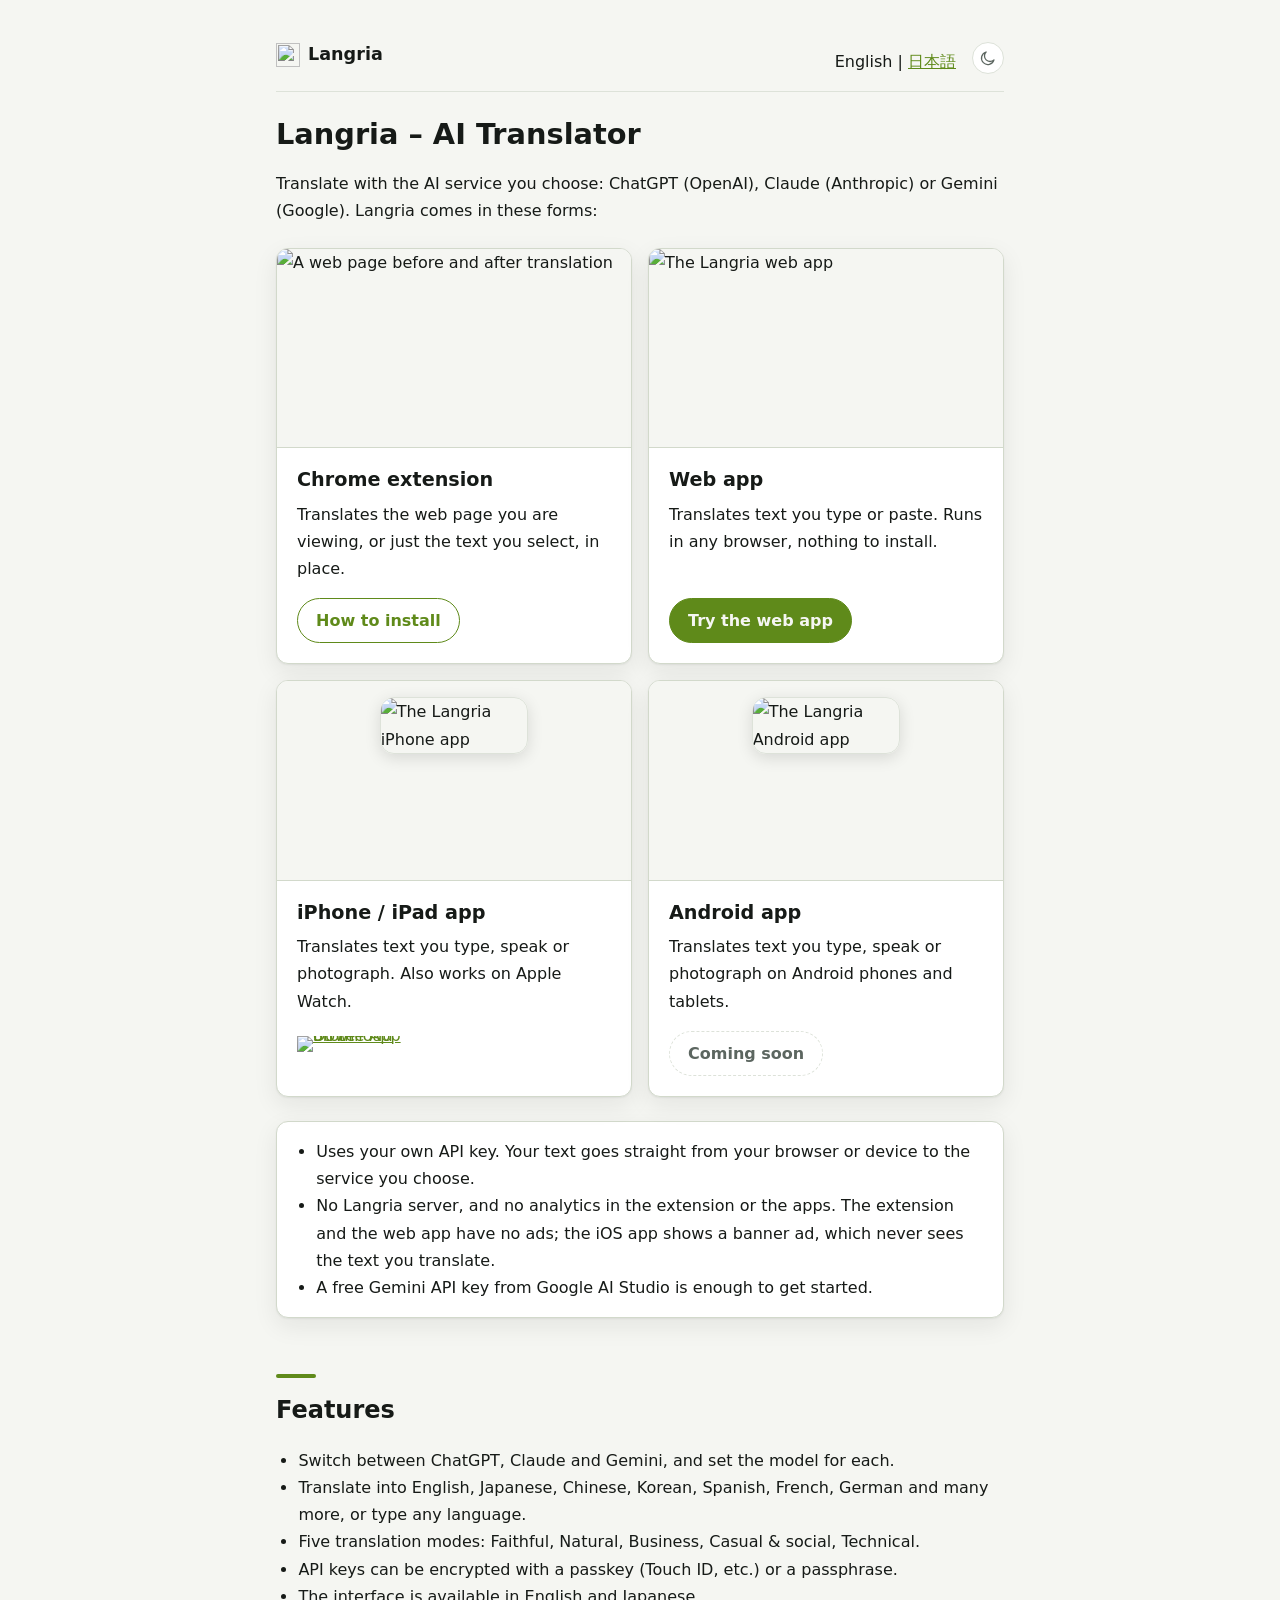
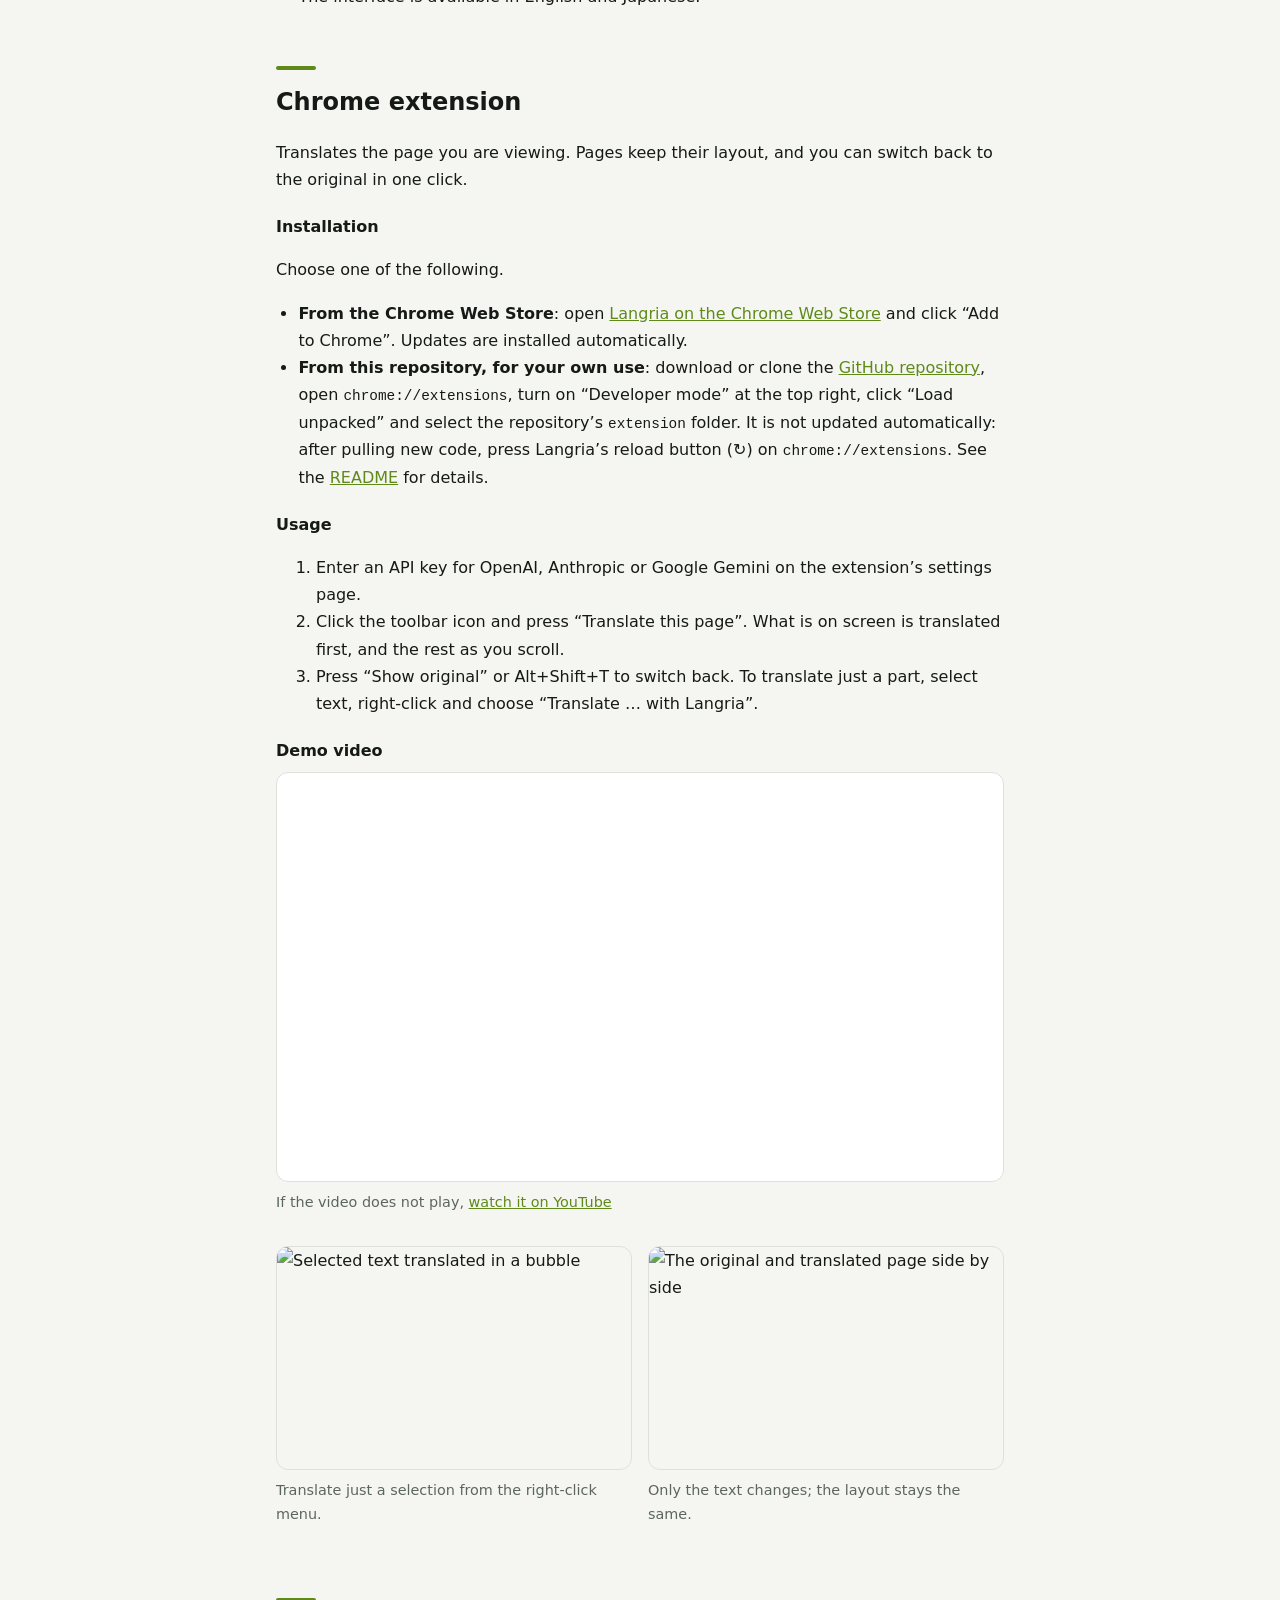
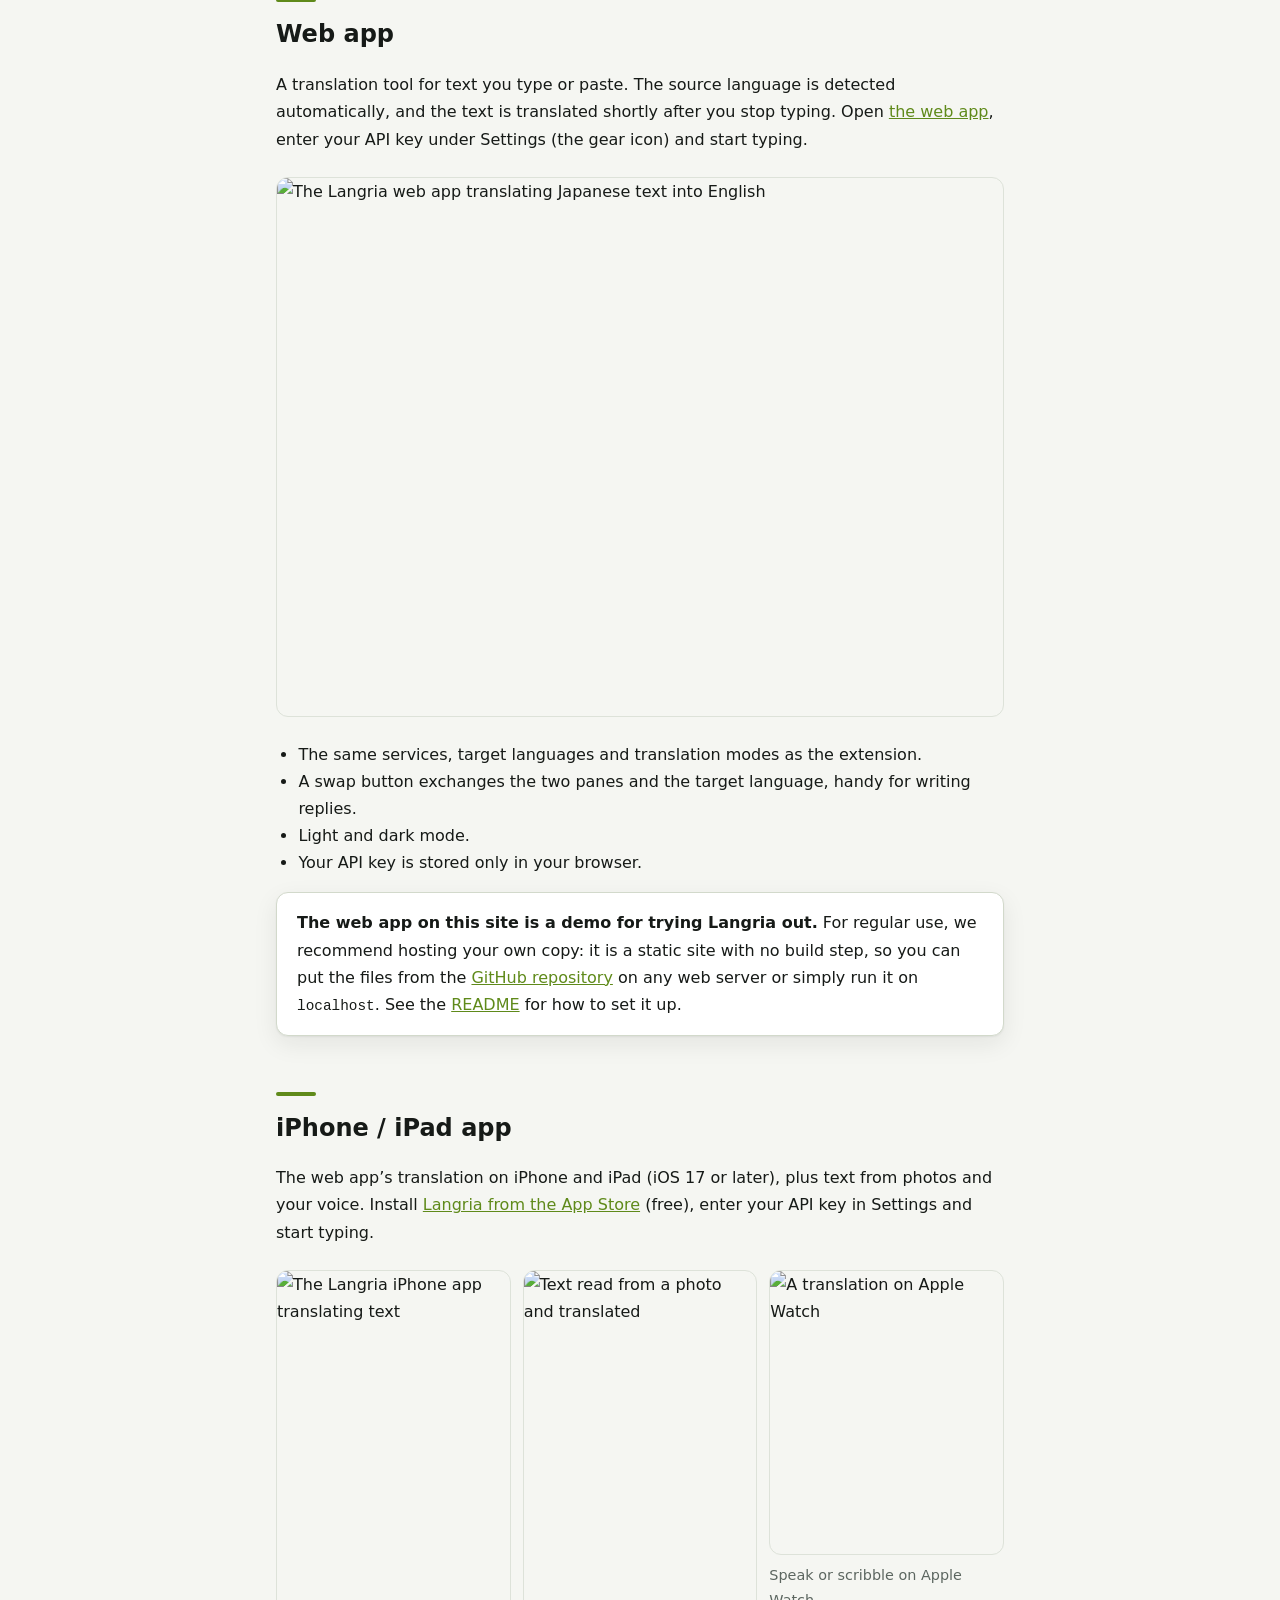
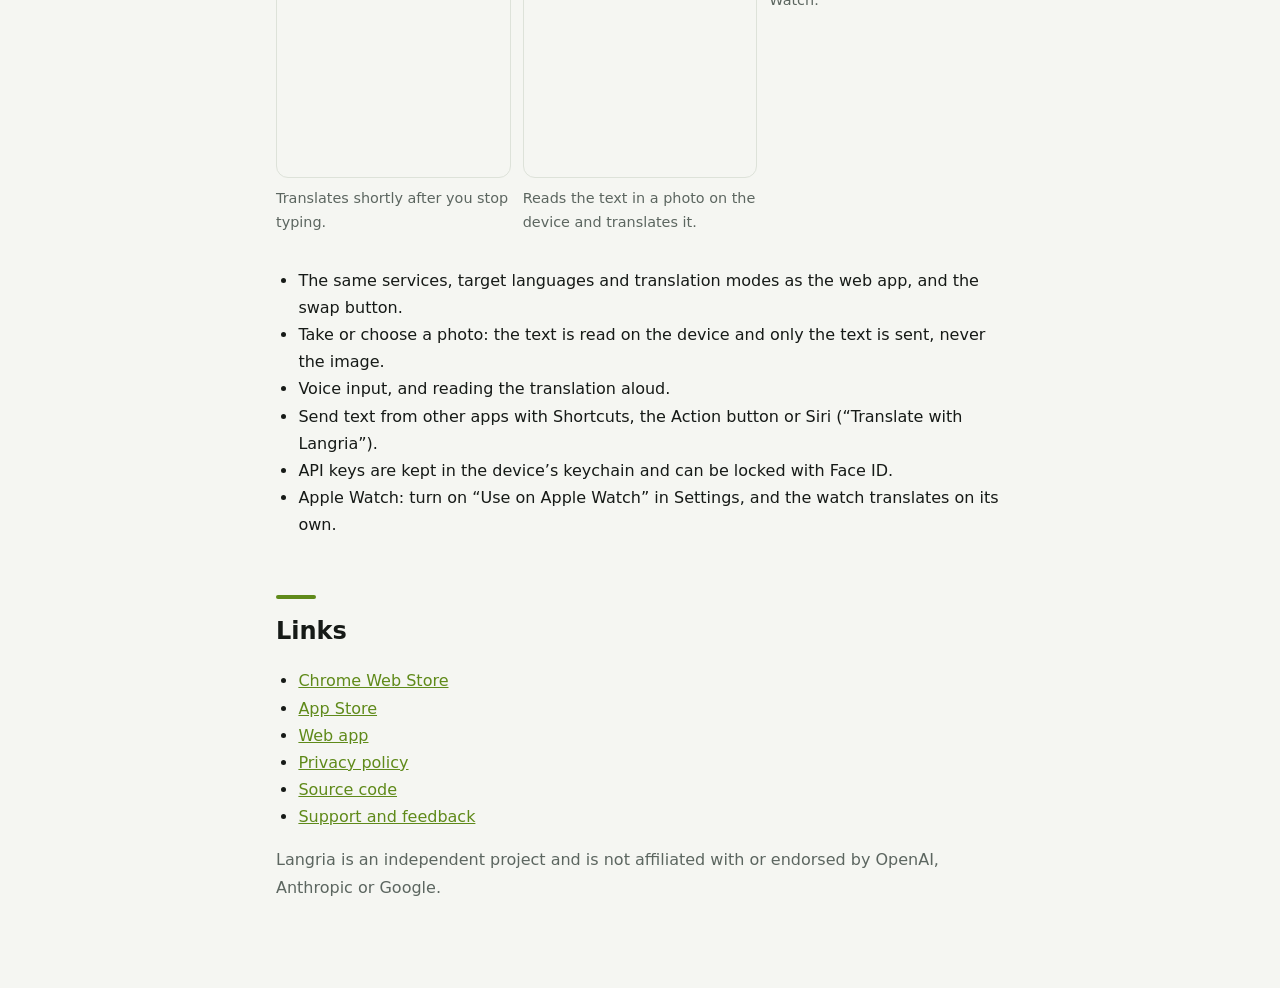
==== docs/index.html @ 5518afed "紹介ページ: canonical・hreflang・sitemap.xml・robots.txt を加え、検索に登録されやすくする Search Console で「ページにリダイレクトがあります」と" ====
<!doctype html>
<html lang="en">
  <head>
    <meta charset="UTF-8" />
    <meta name="viewport" content="width=device-width, initial-scale=1.0" />
    <title>Langria – AI Translator</title>
    <meta name="description" content="Translate web pages or selected text into any language with ChatGPT, Claude or Gemini, using your own API key. Available as a Chrome extension, a web app and an iPhone / iPad app." />
    <meta name="google-site-verification" content="jzSWXyYKKLvUwDRIymO8sKCNanj96cgn7cov-4KLkT0" />
    <link rel="canonical" href="https://langria.net/" />
    <link rel="alternate" hreflang="en" href="https://langria.net/" />
    <link rel="alternate" hreflang="ja" href="https://langria.net/ja.html" />
    <link rel="alternate" hreflang="x-default" href="https://langria.net/" />
    <script src="lang.js"></script>
    <script src="theme.js"></script>
    <script async src="https://www.googletagmanager.com/gtm.js?id=GTM-W8S5STNC"></script>
    <script>
      window.dataLayer = window.dataLayer || [];
      function gtag(){dataLayer.push(arguments);}
      gtag('js', new Date());
    </script>
    <link rel="icon" type="image/svg+xml" href="favicon.svg" />
    <link rel="icon" type="image/png" sizes="32x32" href="favicon-32.png" />
    <link rel="apple-touch-icon" href="apple-touch-icon.png" />
    <link rel="stylesheet" href="privacy/privacy.css" />
  </head>
  <body>
    <main>
      <header>
        <span class="brand"><img class="brand-mark" src="favicon.svg" alt="" />Langria</span>
        <nav>English | <a href="ja.html" lang="ja">日本語</a></nav>
        <button class="theme-toggle" id="themeToggle" type="button" aria-label="Dark mode" title="Dark mode" aria-pressed="false" hidden><svg class="icon-sun" viewBox="0 0 24 24" aria-hidden="true"><circle cx="12" cy="12" r="4.2"/><path d="M12 3v2.2M12 18.8V21M4.2 12H2M22 12h-2.2M5.6 5.6l1.5 1.5M16.9 16.9l1.5 1.5M18.4 5.6l-1.5 1.5M7.1 16.9l-1.5 1.5"/></svg><svg class="icon-moon" viewBox="0 0 24 24" aria-hidden="true"><path d="M20 14.5A8.5 8.5 0 1 1 9.5 4a7 7 0 0 0 10.5 10.5Z"/></svg></button>
      </header>

      <h1>Langria – AI Translator</h1>
      <p>Translate with the AI service you choose: ChatGPT (OpenAI), Claude (Anthropic) or Gemini (Google). Langria comes in these forms:</p>

      <div class="editions">
        <section class="edition">
          <div class="edition-shot"><img class="on-light" src="images/en-extension-layout-light.png" loading="lazy" alt="A web page before and after translation" /><img class="on-dark" src="images/en-3-layout.png" loading="lazy" alt="A web page before and after translation" /></div>
          <h2>Chrome extension</h2>
          <p>Translates the web page you are viewing, or just the text you select, in place.</p>
          <a class="button secondary" href="#extension">How to install</a>
        </section>
        <section class="edition">
          <div class="edition-shot"><img class="on-light" src="images/en-web-app-light.png" loading="lazy" alt="The Langria web app" /><img class="on-dark" src="images/en-web-app-dark.png" loading="lazy" alt="The Langria web app" /></div>
          <h2>Web app</h2>
          <p>Translates text you type or paste. Runs in any browser, nothing to install.</p>
          <a class="button" href="app/">Try the web app</a>
        </section>
        <section class="edition">
          <div class="edition-shot phone"><img class="on-light" src="images/en-ios-translate.png" loading="lazy" alt="The Langria iPhone app" /><img class="on-dark" src="images/en-ios-translate-dark.png" loading="lazy" alt="The Langria iPhone app" /></div>
          <h2>iPhone / iPad app</h2>
          <p>Translates text you type, speak or photograph. Also works on Apple Watch.</p>
          <a class="store-badge" href="https://apps.apple.com/app/id6828902876"><img class="on-light" src="images/app-store-en-black.svg" width="120" height="40" alt="Download on the App Store" /><img class="on-dark" src="images/app-store-en-white.svg" width="120" height="40" alt="Download on the App Store" /></a>
        </section>
        <section class="edition">
          <div class="edition-shot phone"><img class="on-light" src="images/en-android-translate.png" loading="lazy" alt="The Langria Android app" /><img class="on-dark" src="images/en-android-translate-dark.png" loading="lazy" alt="The Langria Android app" /></div>
          <h2>Android app</h2>
          <p>Translates text you type, speak or photograph on Android phones and tablets.</p>
          <span class="soon">Coming soon</span>
        </section>
      </div>

      <div class="summary">
        <ul>
          <li>Uses your own API key. Your text goes straight from your browser or device to the service you choose.</li>
          <li>No Langria server, and no analytics in the extension or the apps. The extension and the web app have no ads; the iOS app shows a banner ad, which never sees the text you translate.</li>
          <li>A free Gemini API key from Google AI Studio is enough to get started.</li>
        </ul>
      </div>

      <h2 class="section" id="features">Features</h2>
      <ul>
        <li>Switch between ChatGPT, Claude and Gemini, and set the model for each.</li>
        <li>Translate into English, Japanese, Chinese, Korean, Spanish, French, German and many more, or type any language.</li>
        <li>Five translation modes: Faithful, Natural, Business, Casual &amp; social, Technical.</li>
        <li>API keys can be encrypted with a passkey (Touch ID, etc.) or a passphrase.</li>
        <li>The interface is available in English and Japanese.</li>
      </ul>

      <h2 class="section" id="extension">Chrome extension</h2>
      <p>Translates the page you are viewing. Pages keep their layout, and you can switch back to the original in one click.</p>

      <h3 id="install">Installation</h3>
      <p>Choose one of the following.</p>
      <ul>
        <li><strong>From the Chrome Web Store</strong>: open <a href="https://chromewebstore.google.com/detail/nkoehfnflmidmigojnlfldmmgjnnkmoa">Langria on the Chrome Web Store</a> and click “Add to Chrome”. Updates are installed automatically.</li>
        <li><strong>From this repository, for your own use</strong>: download or clone the <a href="https://github.com/shigeya-t/Langria">GitHub repository</a>, open <code>chrome://extensions</code>, turn on “Developer mode” at the top right, click “Load unpacked” and select the repository’s <code>extension</code> folder. It is not updated automatically: after pulling new code, press Langria’s reload button (↻) on <code>chrome://extensions</code>. See the <a href="https://github.com/shigeya-t/Langria#loading-from-the-repository-development">README</a> for details.</li>
      </ul>

      <h3>Usage</h3>
      <ol>
        <li>Enter an API key for OpenAI, Anthropic or Google Gemini on the extension’s settings page.</li>
        <li>Click the toolbar icon and press “Translate this page”. What is on screen is translated first, and the rest as you scroll.</li>
        <li>Press “Show original” or Alt+Shift+T to switch back. To translate just a part, select text, right-click and choose “Translate … with Langria”.</li>
      </ol>

      <h3>Demo video</h3>
      <figure class="video">
        <div class="video-frame"><iframe src="https://www.youtube.com/embed/pljnY8G_Ywo" title="Langria Chrome extension demo" loading="lazy" allow="accelerometer; autoplay; clipboard-write; encrypted-media; gyroscope; picture-in-picture; web-share" referrerpolicy="strict-origin-when-cross-origin" allowfullscreen></iframe></div>
        <figcaption>If the video does not play, <a href="https://www.youtube.com/watch?v=pljnY8G_Ywo">watch it on YouTube</a></figcaption>
      </figure>

      <div class="shots">
        <figure class="shot">
          <img class="on-light" src="images/en-extension-selection-light.png" width="1280" height="800" loading="lazy" alt="Selected text translated in a bubble" /><img class="on-dark" src="images/en-2-selection.png" width="1280" height="800" loading="lazy" alt="Selected text translated in a bubble" />
          <figcaption>Translate just a selection from the right-click menu.</figcaption>
        </figure>
        <figure class="shot">
          <img class="on-light" src="images/en-extension-layout-light.png" width="1280" height="800" loading="lazy" alt="The original and translated page side by side" /><img class="on-dark" src="images/en-3-layout.png" width="1280" height="800" loading="lazy" alt="The original and translated page side by side" />
          <figcaption>Only the text changes; the layout stays the same.</figcaption>
        </figure>
      </div>

      <h2 class="section" id="web-app">Web app</h2>
      <p>A translation tool for text you type or paste. The source language is detected automatically, and the text is translated shortly after you stop typing. Open <a href="app/">the web app</a>, enter your API key under Settings (the gear icon) and start typing.</p>

      <figure class="shot">
        <img class="on-light" src="images/en-web-app-light.png" width="1280" height="948" loading="lazy" alt="The Langria web app translating Japanese text into English" /><img class="on-dark" src="images/en-web-app-dark.png" width="1280" height="948" loading="lazy" alt="The Langria web app translating Japanese text into English" />
      </figure>

      <ul>
        <li>The same services, target languages and translation modes as the extension.</li>
        <li>A swap button exchanges the two panes and the target language, handy for writing replies.</li>
        <li>Light and dark mode.</li>
        <li>Your API key is stored only in your browser.</li>
      </ul>

      <div class="summary">
        <p><strong>The web app on this site is a demo for trying Langria out.</strong> For regular use, we recommend hosting your own copy: it is a static site with no build step, so you can put the files from the <a href="https://github.com/shigeya-t/Langria">GitHub repository</a> on any web server or simply run it on <code>localhost</code>. See the <a href="https://github.com/shigeya-t/Langria#about-the-server">README</a> for how to set it up.</p>
      </div>

      <h2 class="section" id="ios">iPhone / iPad app</h2>
      <p>The web app’s translation on iPhone and iPad (iOS 17 or later), plus text from photos and your voice. Install <a href="https://apps.apple.com/app/id6828902876">Langria from the App Store</a> (free), enter your API key in Settings and start typing.</p>

      <div class="shots phones">
        <figure class="shot">
          <img class="on-light" src="images/en-ios-translate.png" width="1206" height="2622" loading="lazy" alt="The Langria iPhone app translating text" /><img class="on-dark" src="images/en-ios-translate-dark.png" width="1206" height="2622" loading="lazy" alt="The Langria iPhone app translating text" />
          <figcaption>Translates shortly after you stop typing.</figcaption>
        </figure>
        <figure class="shot">
          <img src="images/en-ios-photo.png" width="1206" height="2622" loading="lazy" alt="Text read from a photo and translated" />
          <figcaption>Reads the text in a photo on the device and translates it.</figcaption>
        </figure>
        <figure class="shot">
          <img src="images/en-ios-watch.png" width="422" height="514" loading="lazy" alt="A translation on Apple Watch" />
          <figcaption>Speak or scribble on Apple Watch.</figcaption>
        </figure>
      </div>

      <ul>
        <li>The same services, target languages and translation modes as the web app, and the swap button.</li>
        <li>Take or choose a photo: the text is read on the device and only the text is sent, never the image.</li>
        <li>Voice input, and reading the translation aloud.</li>
        <li>Send text from other apps with Shortcuts, the Action button or Siri (“Translate with Langria”).</li>
        <li>API keys are kept in the device’s keychain and can be locked with Face ID.</li>
        <li>Apple Watch: turn on “Use on Apple Watch” in Settings, and the watch translates on its own.</li>
      </ul>

      <h2 class="section">Links</h2>
      <ul>
        <li><a href="https://chromewebstore.google.com/detail/nkoehfnflmidmigojnlfldmmgjnnkmoa">Chrome Web Store</a></li>
        <li><a href="https://apps.apple.com/app/id6828902876">App Store</a></li>
        <li><a href="app/">Web app</a></li>
        <li><a href="privacy/">Privacy policy</a></li>
        <li><a href="https://github.com/shigeya-t/Langria">Source code</a></li>
        <li><a href="https://github.com/shigeya-t/Langria/issues">Support and feedback</a></li>
      </ul>

      <p class="updated">Langria is an independent project and is not affiliated with or endorsed by OpenAI, Anthropic or Google.</p>
    </main>
  </body>
</html>
---- docs/privacy/privacy.css ----
:root { color-scheme:light; --bg:#f5f6f2; --surface:#ffffff; --line:#dde2d9; --text:#161a17; --muted:#5c6660; --accent:#5f8a1a; --card:#ffffff; --card-line:#d2d9cb; --card-shadow:0 1px 2px rgba(22,26,23,.06), 0 8px 24px rgba(22,26,23,.08); }
@media (prefers-color-scheme: dark) { :root:not([data-theme="light"]) { color-scheme:dark; --bg:#0b0e0f; --surface:#171c1d; --line:#2a3233; --text:#edf0ea; --muted:#8f9894; --accent:#c8f859; --card:#20292a; --card-line:#3d4b4c; --card-shadow:inset 0 1px 0 rgba(255,255,255,.05), 0 1px 2px rgba(0,0,0,.5), 0 10px 28px rgba(0,0,0,.5); } }
:root[data-theme="dark"] { color-scheme:dark; --bg:#0b0e0f; --surface:#171c1d; --line:#2a3233; --text:#edf0ea; --muted:#8f9894; --accent:#c8f859; --card:#20292a; --card-line:#3d4b4c; --card-shadow:inset 0 1px 0 rgba(255,255,255,.05), 0 1px 2px rgba(0,0,0,.5), 0 10px 28px rgba(0,0,0,.5); }
* { box-sizing:border-box; }
body { margin:0; background:var(--bg); color:var(--text); font-family:system-ui,-apple-system,"Segoe UI","Hiragino Sans","Noto Sans JP",sans-serif; line-height:1.7; }
main { max-width:760px; margin:0 auto; padding:40px 16px 64px; }
header { display:flex; justify-content:space-between; align-items:baseline; gap:16px; flex-wrap:wrap; border-bottom:1px solid var(--line); padding-bottom:16px; margin-bottom:24px; }
.brand { display:inline-flex; align-items:center; gap:8px; font-weight:800; font-size:1.1rem; }
nav a, a { color:var(--accent); }
header nav { margin-left:auto; }
.theme-toggle { align-self:center; display:grid; place-items:center; padding:6px; border:1px solid var(--line); border-radius:999px; background:var(--surface); color:var(--muted); cursor:pointer; }
.theme-toggle:hover { color:var(--text); }
.theme-toggle[hidden] { display:none; }
.theme-toggle svg { width:18px; height:18px; fill:none; stroke:currentColor; stroke-width:1.7; stroke-linecap:round; stroke-linejoin:round; }
.theme-toggle .icon-sun, :root[data-theme="dark"] .theme-toggle .icon-moon { display:none; }
:root[data-theme="dark"] .theme-toggle .icon-sun { display:block; }
@media (prefers-color-scheme: dark) { :root:not([data-theme="light"]) .theme-toggle .icon-moon { display:none; } :root:not([data-theme="light"]) .theme-toggle .icon-sun { display:block; } }
h1 { font-size:1.8rem; line-height:1.3; margin:0 0 4px; }
h2 { font-size:1.2rem; margin:32px 0 8px; }
h3 { font-size:1rem; margin:20px 0 6px; }
.updated { color:var(--muted); margin:0 0 24px; }
.summary { background:var(--card); border:1px solid var(--card-line); box-shadow:var(--card-shadow); border-radius:12px; padding:16px 20px; }
.summary ul { margin:0; padding-left:1.2em; } .summary p { margin:0; }
ul { padding-left:1.4em; }
code { font-family:ui-monospace,SFMono-Regular,Menlo,monospace; font-size:.9em; overflow-wrap:anywhere; }
.brand-mark { width:24px; height:24px; }
.shot { margin:24px 0; }
.shot img { display:block; width:100%; height:auto; border:1px solid var(--line); border-radius:12px; }
.shot figcaption { color:var(--muted); font-size:.9rem; margin-top:8px; }
.shots { display:grid; grid-template-columns:repeat(auto-fit, minmax(280px, 1fr)); gap:0 16px; }
.shots .shot { margin:8px 0 16px; }
.shots.phones { grid-template-columns:repeat(3, 1fr); align-items:start; gap:0 12px; }
.editions { display:grid; grid-template-columns:repeat(auto-fit, minmax(300px, 1fr)); gap:16px; margin:24px 0; }
.edition { display:flex; flex-direction:column; align-items:flex-start; background:var(--card); border:1px solid var(--card-line); box-shadow:var(--card-shadow); border-radius:12px; padding:16px 20px 20px; }
.edition h2 { margin:0 0 4px; }
.edition-shot { align-self:stretch; aspect-ratio:16 / 9; margin:-16px -20px 16px; overflow:hidden; border-bottom:1px solid var(--card-line); border-radius:11px 11px 0 0; background:var(--bg); }
.edition-shot img { display:block; width:100%; height:100%; object-fit:cover; object-position:top; }
.edition-shot.phone img { width:42%; height:auto; margin:16px auto 0; border:1px solid var(--line); border-radius:14px; box-shadow:0 4px 16px rgba(0,0,0,.12); }
.edition p { margin:0 0 16px; flex:1; }
.button { display:inline-block; padding:8px 18px; border-radius:999px; background:var(--accent); color:var(--bg); border:1px solid var(--accent); font-weight:700; text-decoration:none; }
.button.secondary { background:transparent; color:var(--accent); }
.button:hover { opacity:.85; }
.store-badge { display:inline-block; line-height:0; }
.soon { display:inline-block; padding:8px 18px; border-radius:999px; border:1px dashed var(--line); color:var(--muted); font-weight:700; }
.store-badge img { display:block; width:auto; height:40px; }
/* Images with a light and a dark version: .on-light shows in light mode, .on-dark in dark mode. */
:root .on-dark, :root[data-theme="dark"] .on-light { display:none; }
:root[data-theme="dark"] .on-dark { display:block; }
@media (prefers-color-scheme: dark) { :root:not([data-theme="light"]) .on-light { display:none; } :root:not([data-theme="light"]) .on-dark { display:block; } }
.video { margin:8px 0 24px; }
.video-frame { aspect-ratio:16 / 9; border:1px solid var(--line); border-radius:12px; overflow:hidden; background:var(--surface); }
.video-frame iframe { display:block; width:100%; height:100%; border:0; }
.video figcaption { color:var(--muted); font-size:.9rem; margin-top:8px; }
.section { font-size:1.5rem; margin-top:56px; }
.section::before { content:""; display:block; width:40px; height:4px; border-radius:2px; background:var(--accent); margin-bottom:12px; }
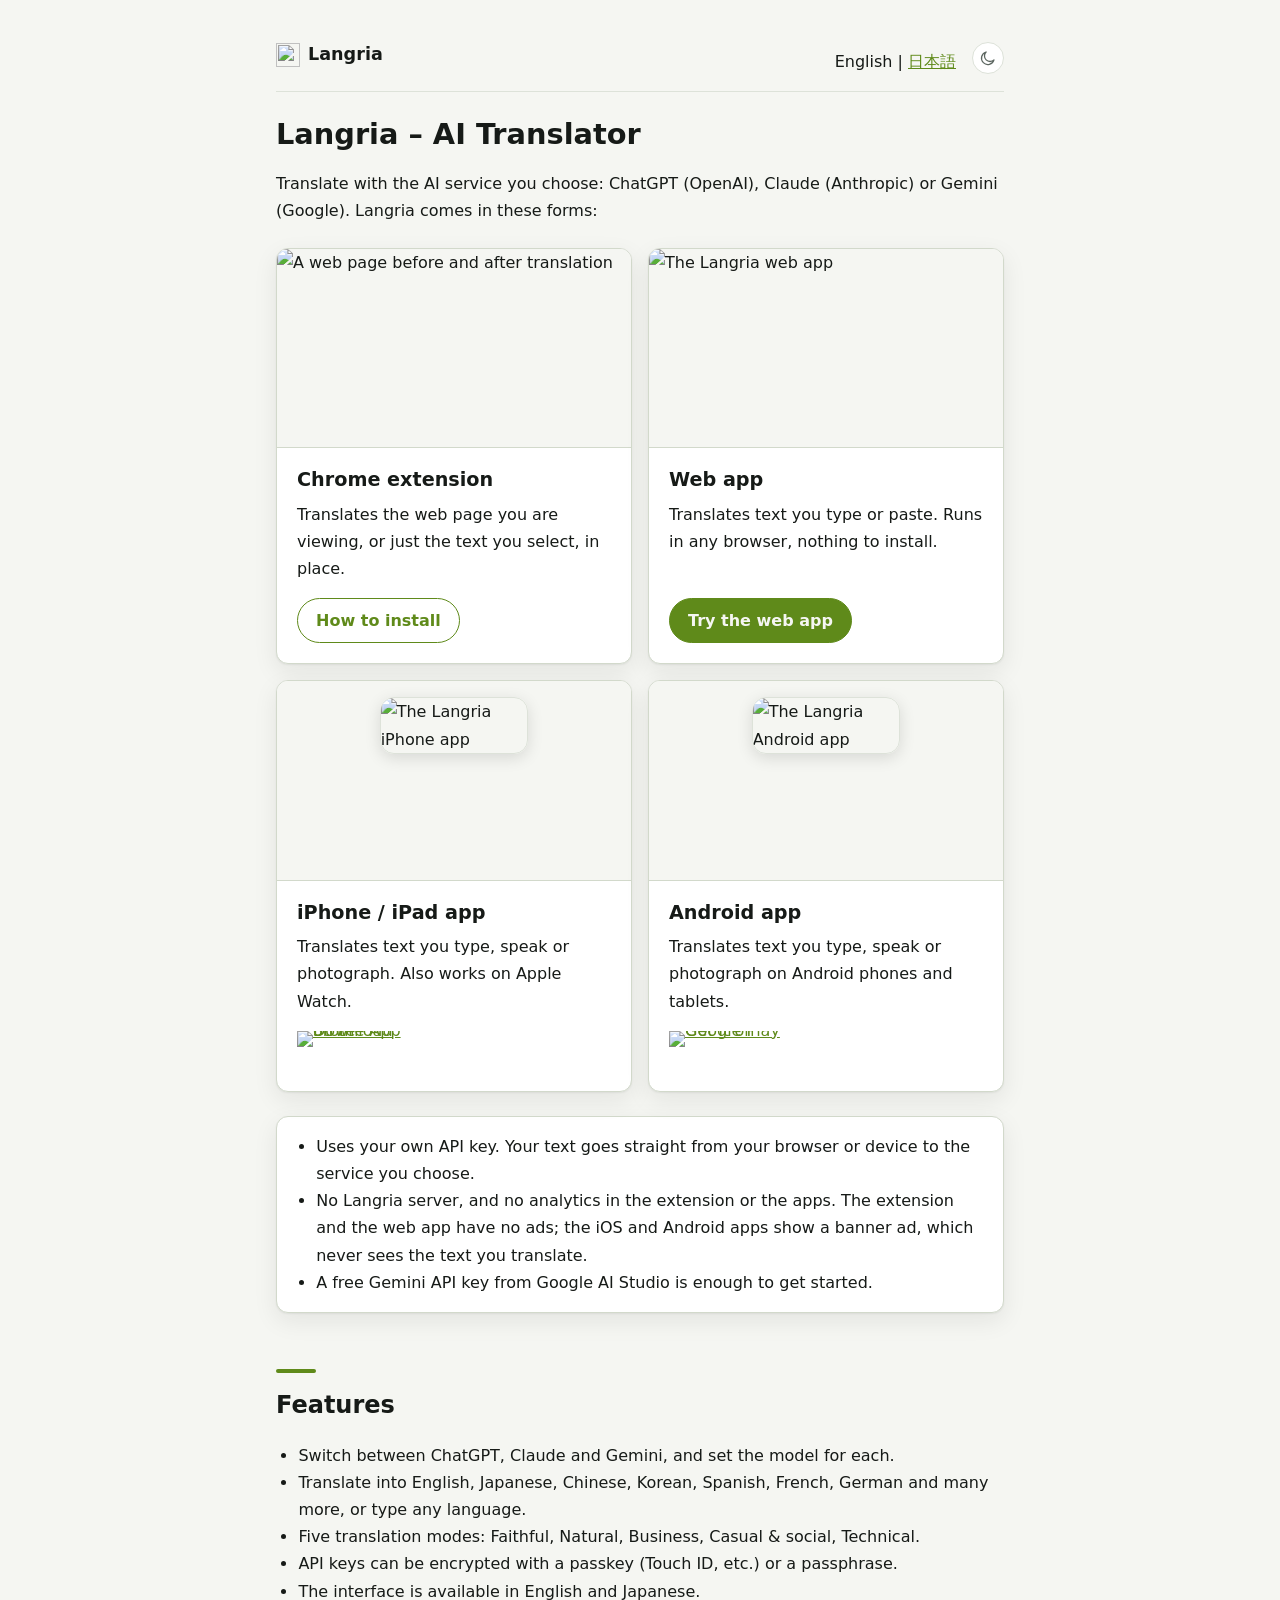
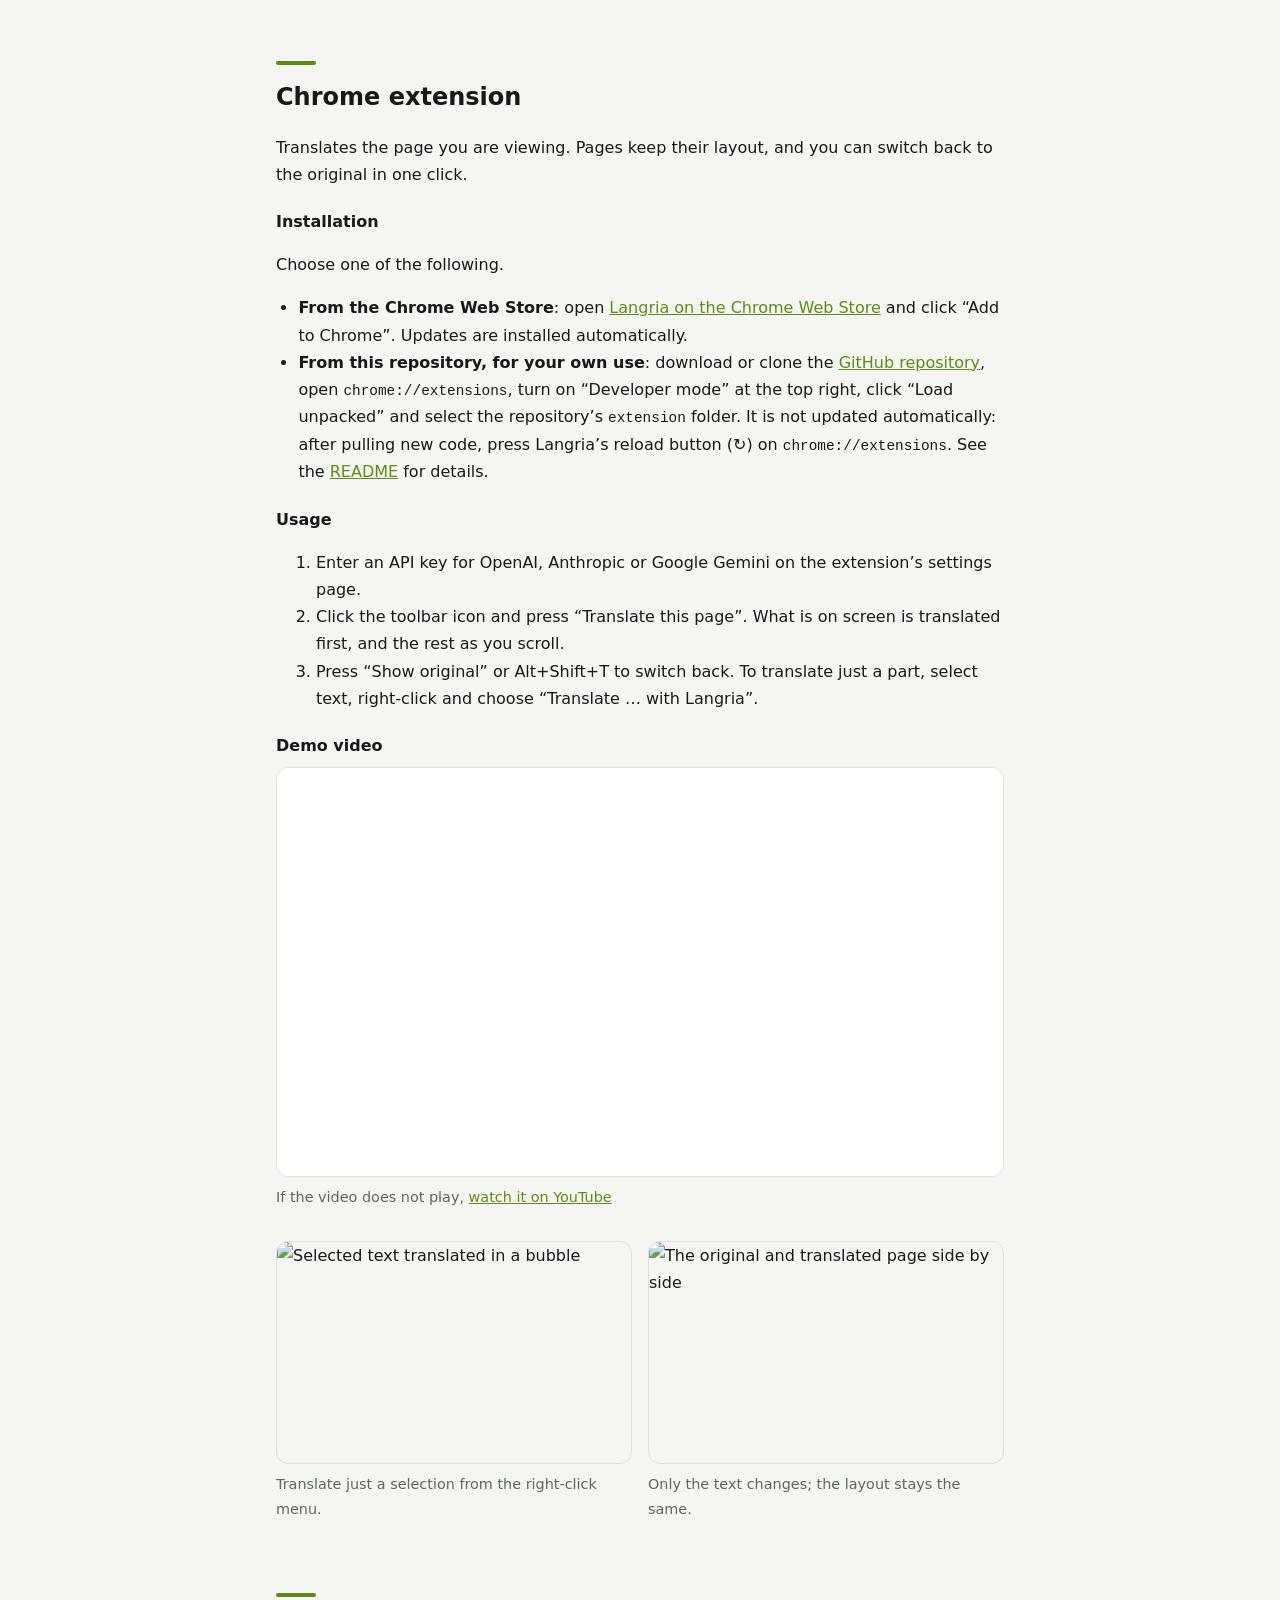
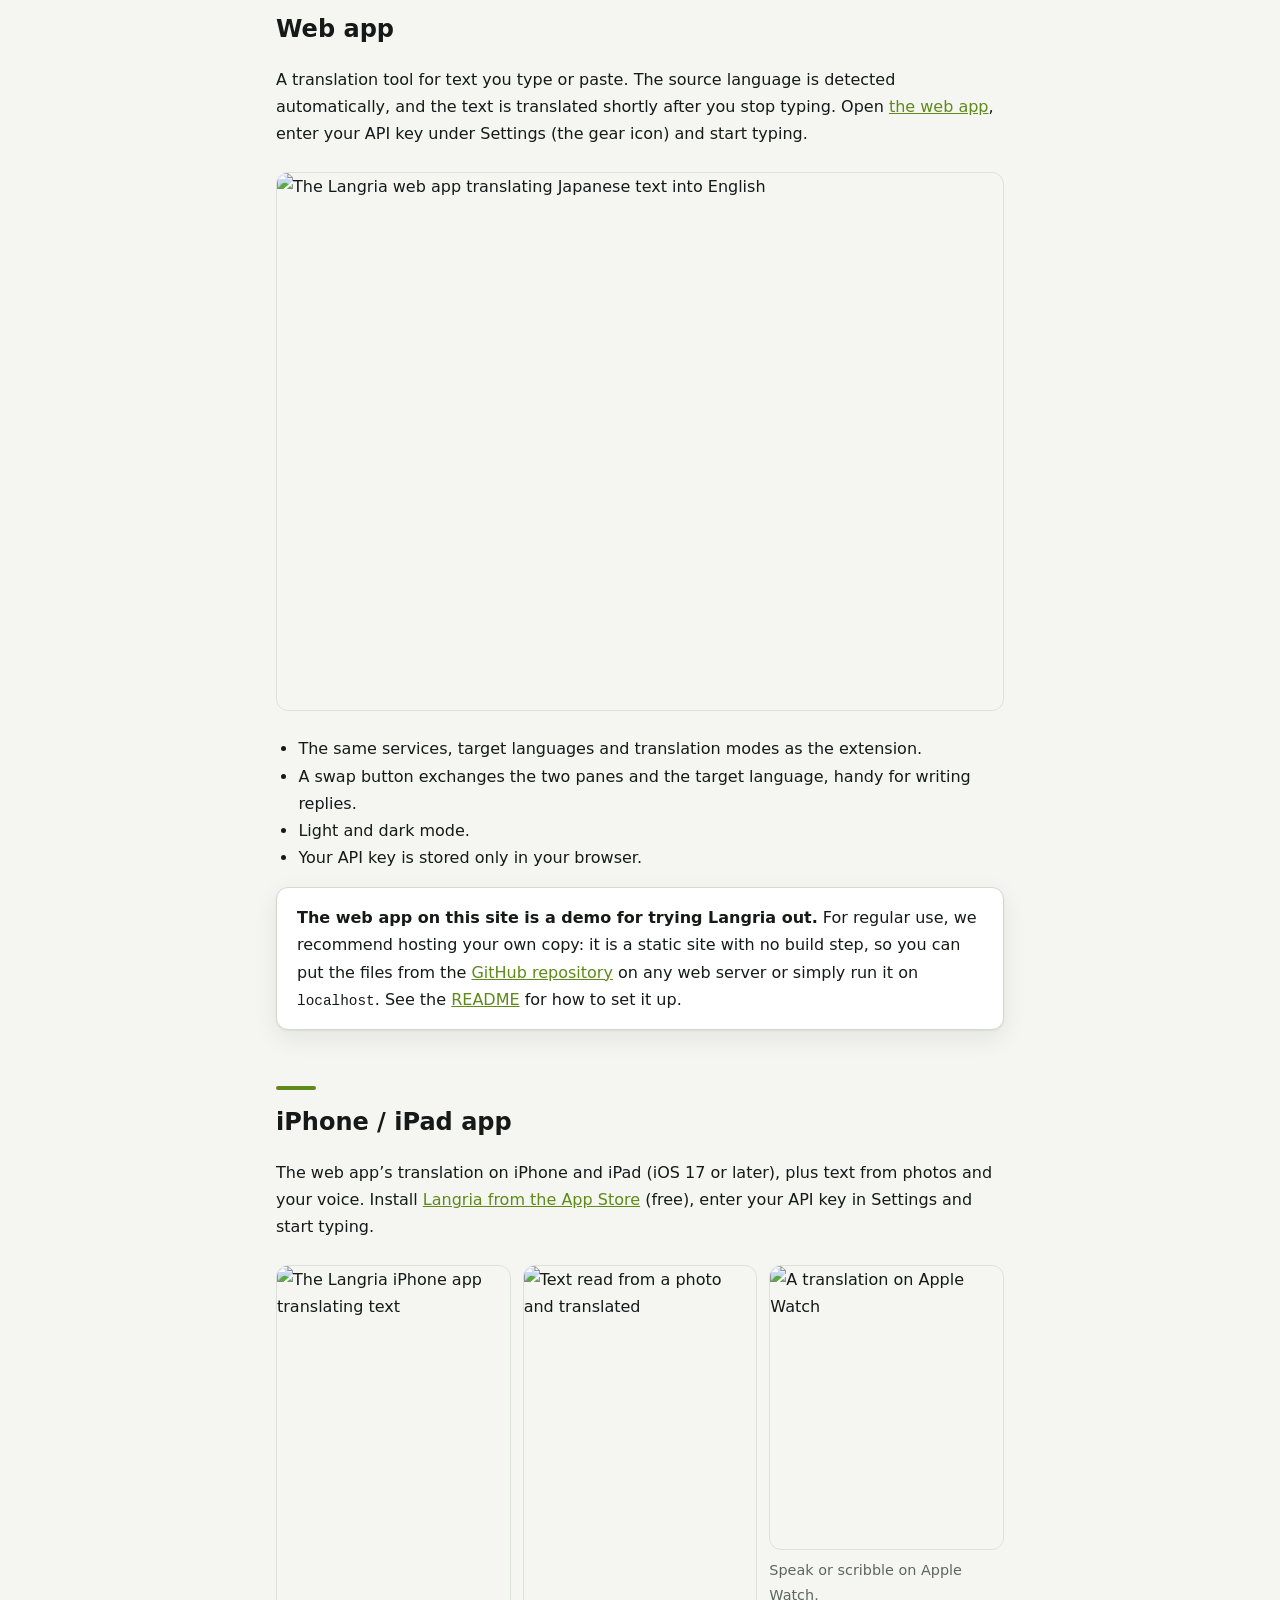
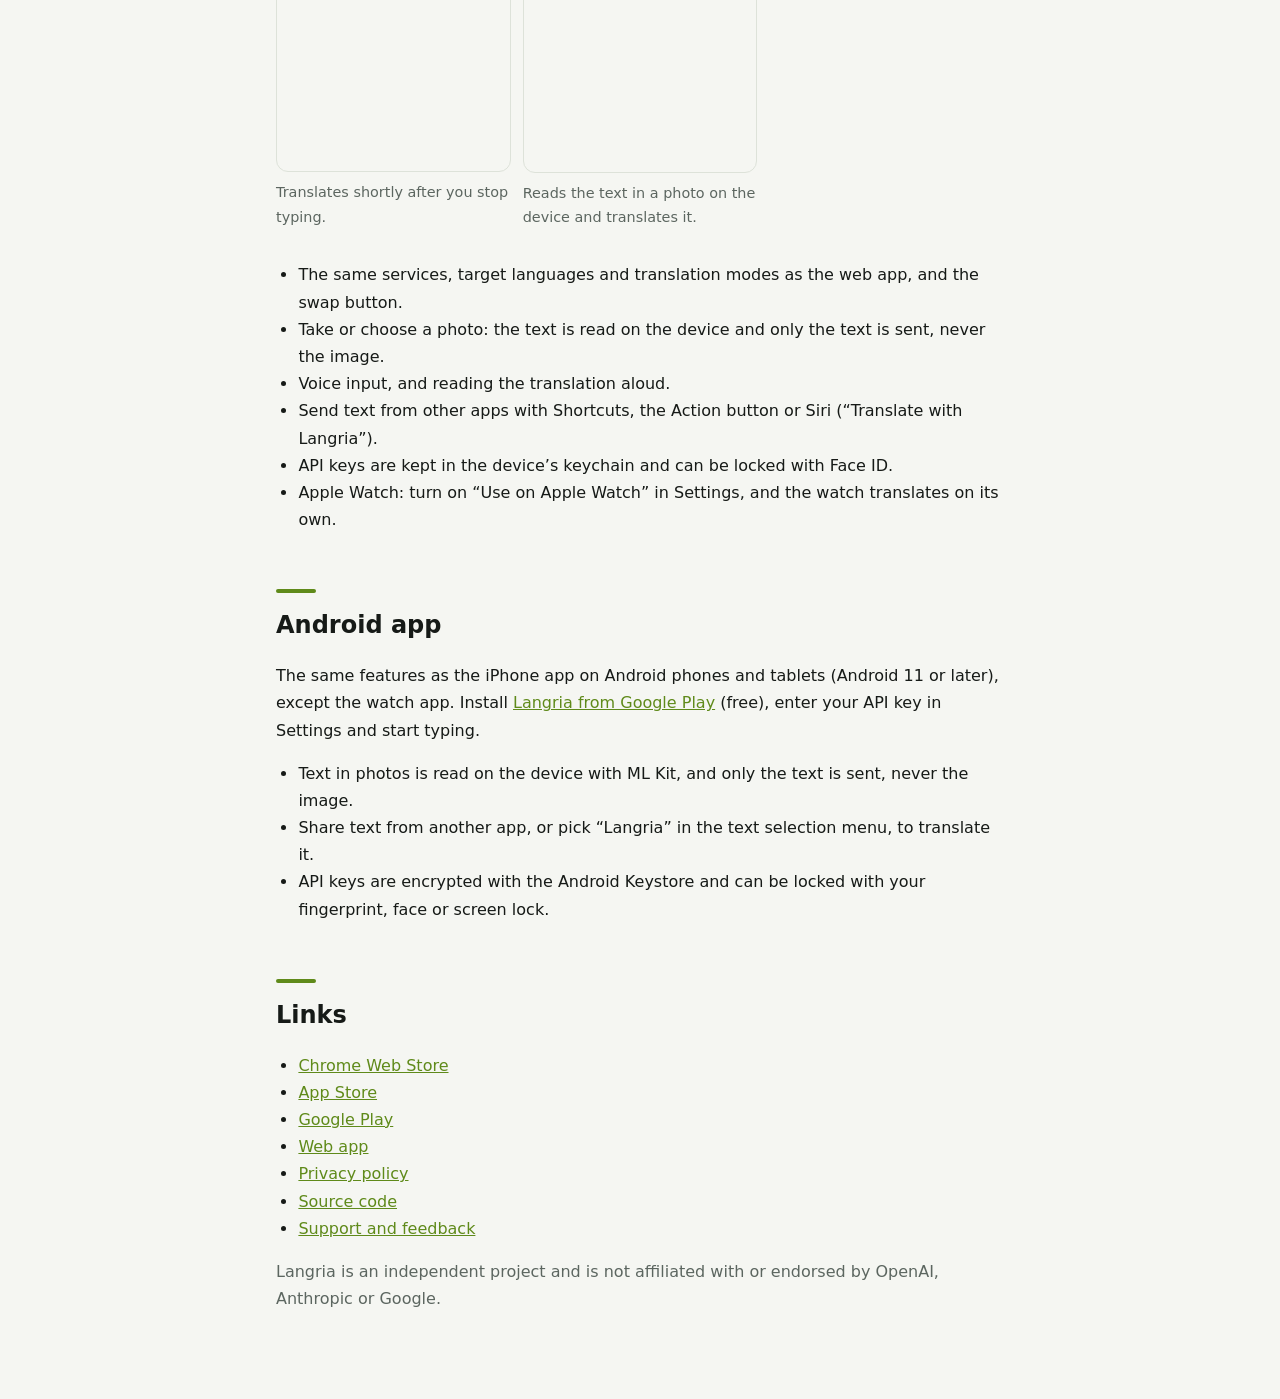
==== commit 99f45971: "紹介ページ: Google Play のリンクを入れる Android のカードの「準備中」を Google Play の公式バッジ（余白だけ切り取り）に替え、 Android アプリの節とリンク一覧" ====
--- a/docs/index.html
+++ b/docs/index.html
@@ -57,14 +57,14 @@
           <div class="edition-shot phone"><img class="on-light" src="images/en-android-translate.png" loading="lazy" alt="The Langria Android app" /><img class="on-dark" src="images/en-android-translate-dark.png" loading="lazy" alt="The Langria Android app" /></div>
           <h2>Android app</h2>
           <p>Translates text you type, speak or photograph on Android phones and tablets.</p>
-          <span class="soon">Coming soon</span>
+          <a class="store-badge" href="https://play.google.com/store/apps/details?id=net.langria.app"><img src="images/google-play-en.png" width="134" height="40" alt="Get it on Google Play" /></a>
         </section>
       </div>
 
       <div class="summary">
         <ul>
           <li>Uses your own API key. Your text goes straight from your browser or device to the service you choose.</li>
-          <li>No Langria server, and no analytics in the extension or the apps. The extension and the web app have no ads; the iOS app shows a banner ad, which never sees the text you translate.</li>
+          <li>No Langria server, and no analytics in the extension or the apps. The extension and the web app have no ads; the iOS and Android apps show a banner ad, which never sees the text you translate.</li>
           <li>A free Gemini API key from Google AI Studio is enough to get started.</li>
         </ul>
       </div>
@@ -157,10 +157,20 @@
         <li>Apple Watch: turn on “Use on Apple Watch” in Settings, and the watch translates on its own.</li>
       </ul>
 
+      <h2 class="section" id="android">Android app</h2>
+      <p>The same features as the iPhone app on Android phones and tablets (Android 11 or later), except the watch app. Install <a href="https://play.google.com/store/apps/details?id=net.langria.app">Langria from Google Play</a> (free), enter your API key in Settings and start typing.</p>
+
+      <ul>
+        <li>Text in photos is read on the device with ML Kit, and only the text is sent, never the image.</li>
+        <li>Share text from another app, or pick “Langria” in the text selection menu, to translate it.</li>
+        <li>API keys are encrypted with the Android Keystore and can be locked with your fingerprint, face or screen lock.</li>
+      </ul>
+
       <h2 class="section">Links</h2>
       <ul>
         <li><a href="https://chromewebstore.google.com/detail/nkoehfnflmidmigojnlfldmmgjnnkmoa">Chrome Web Store</a></li>
         <li><a href="https://apps.apple.com/app/id6828902876">App Store</a></li>
+        <li><a href="https://play.google.com/store/apps/details?id=net.langria.app">Google Play</a></li>
         <li><a href="app/">Web app</a></li>
         <li><a href="privacy/">Privacy policy</a></li>
         <li><a href="https://github.com/shigeya-t/Langria">Source code</a></li>
--- a/docs/privacy/privacy.css
+++ b/docs/privacy/privacy.css
@@ -41,7 +41,6 @@
 .button.secondary { background:transparent; color:var(--accent); }
 .button:hover { opacity:.85; }
 .store-badge { display:inline-block; line-height:0; }
-.soon { display:inline-block; padding:8px 18px; border-radius:999px; border:1px dashed var(--line); color:var(--muted); font-weight:700; }
 .store-badge img { display:block; width:auto; height:40px; }
 /* Images with a light and a dark version: .on-light shows in light mode, .on-dark in dark mode. */
 :root .on-dark, :root[data-theme="dark"] .on-light { display:none; }
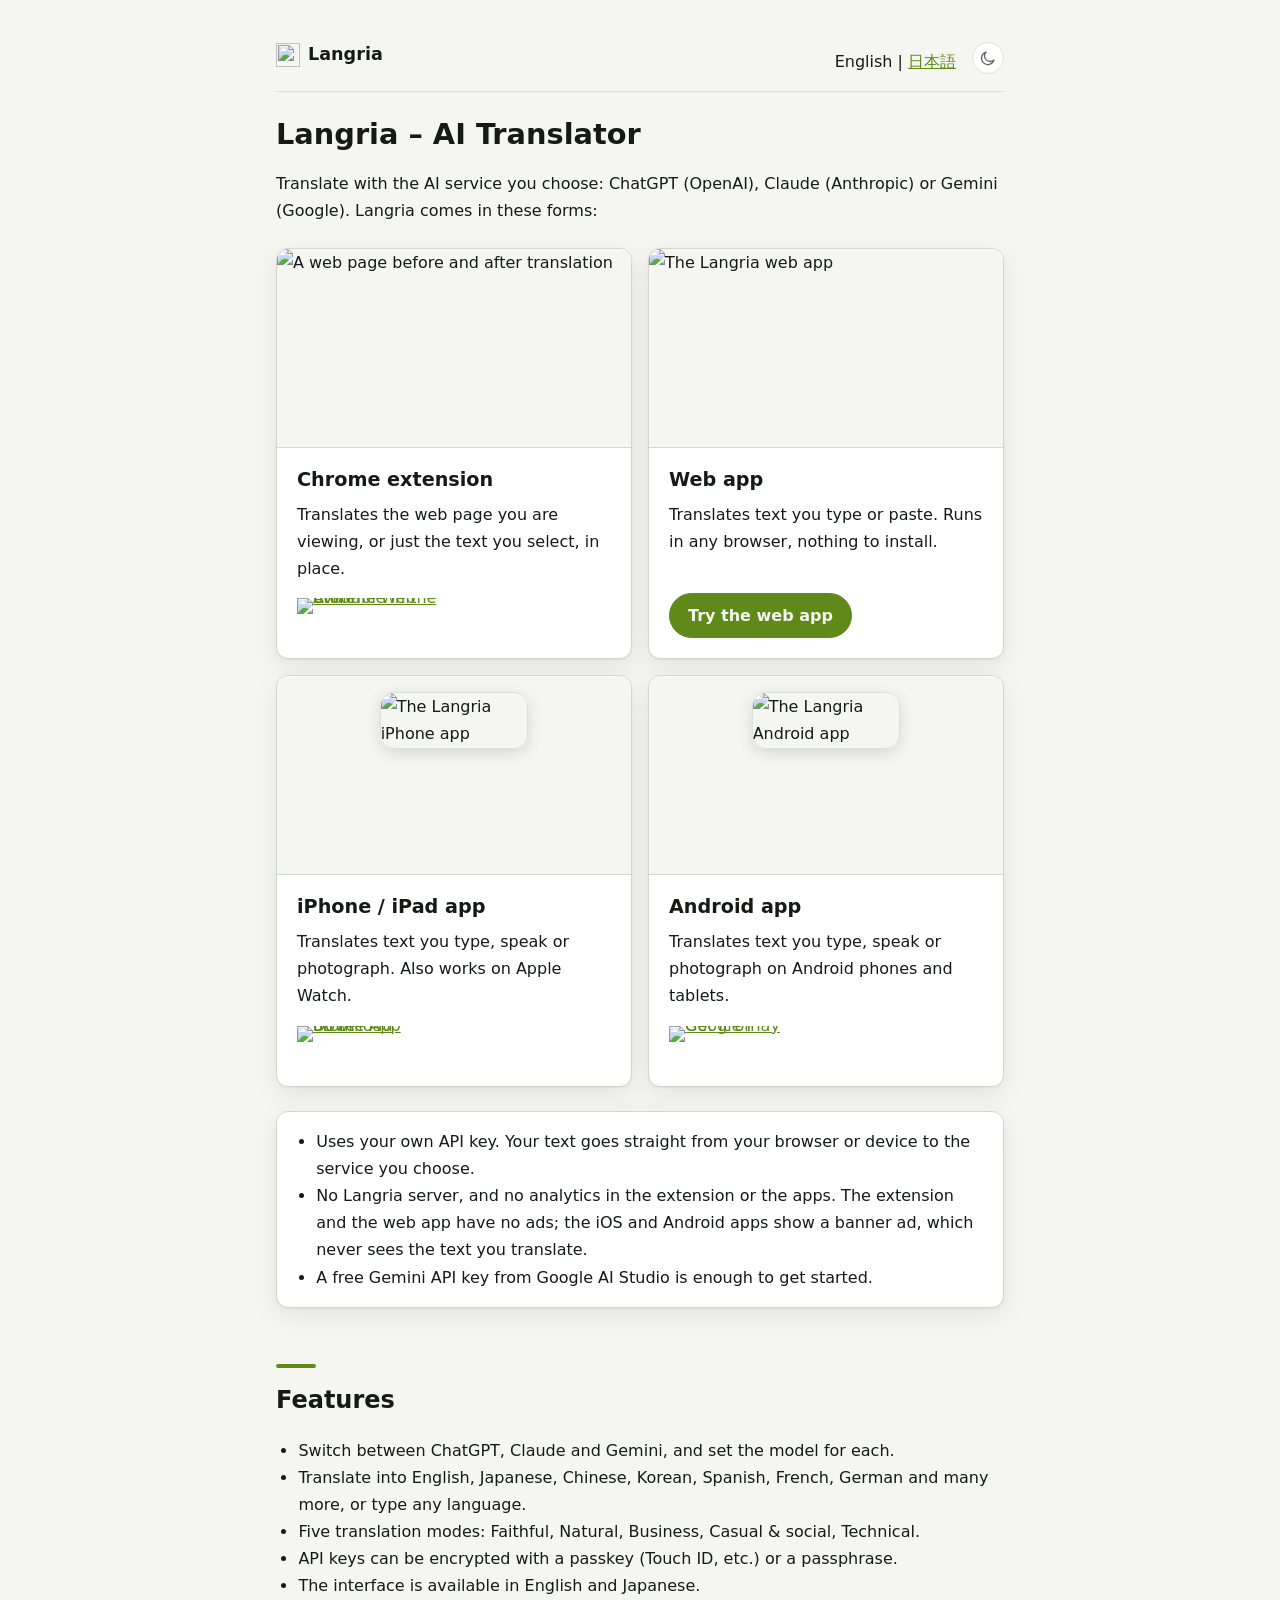
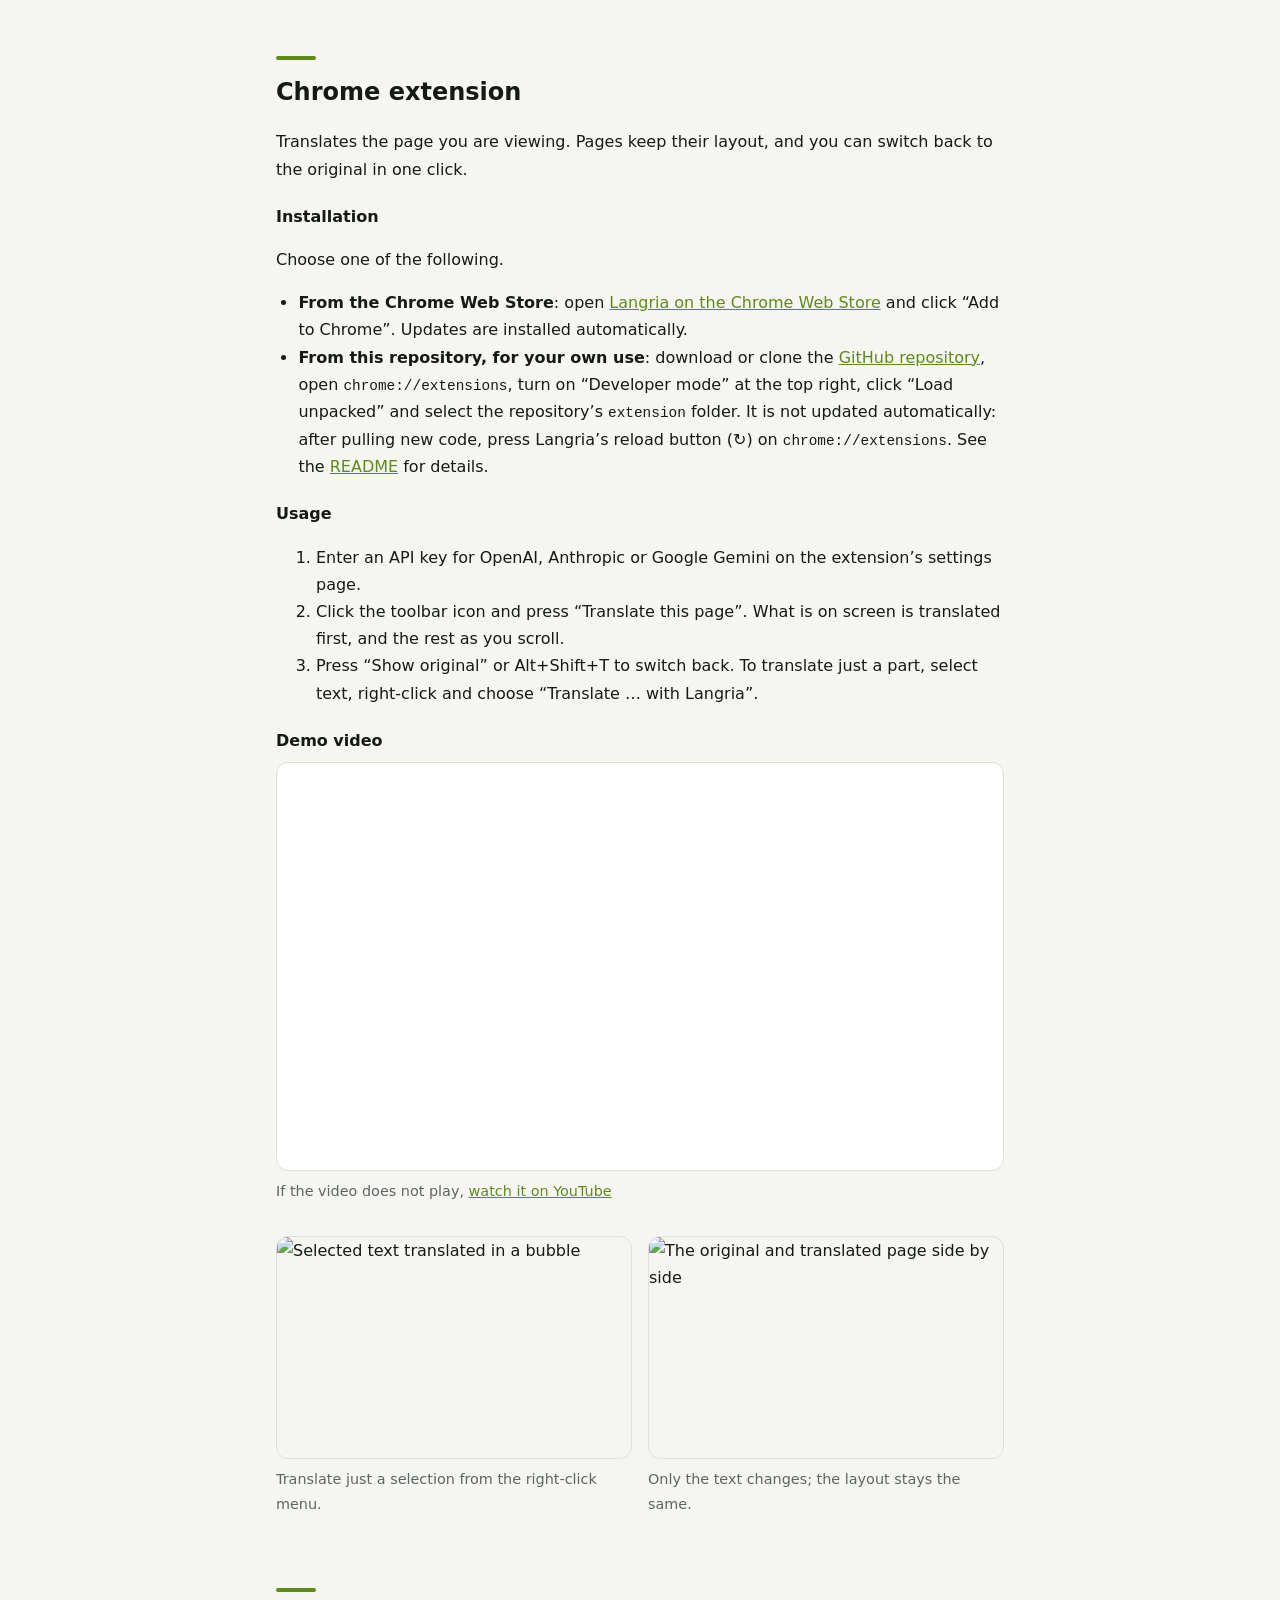
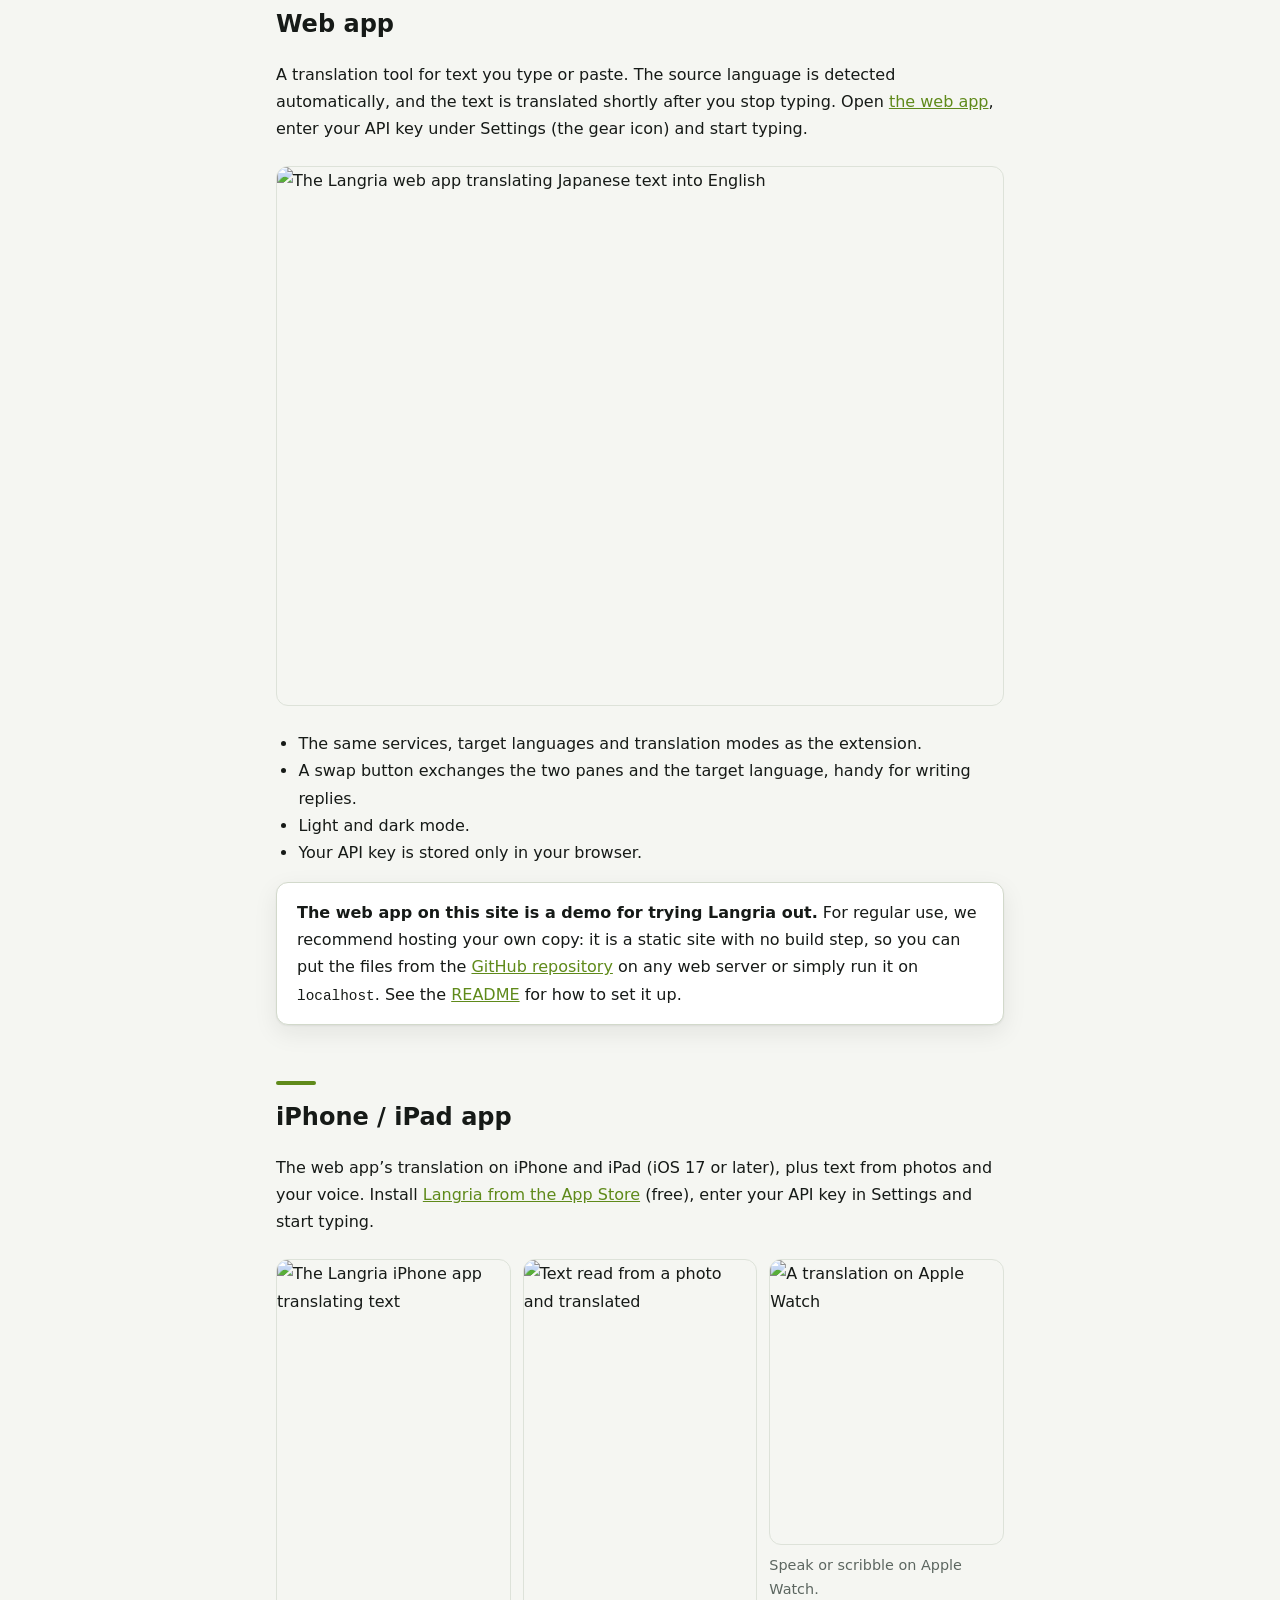
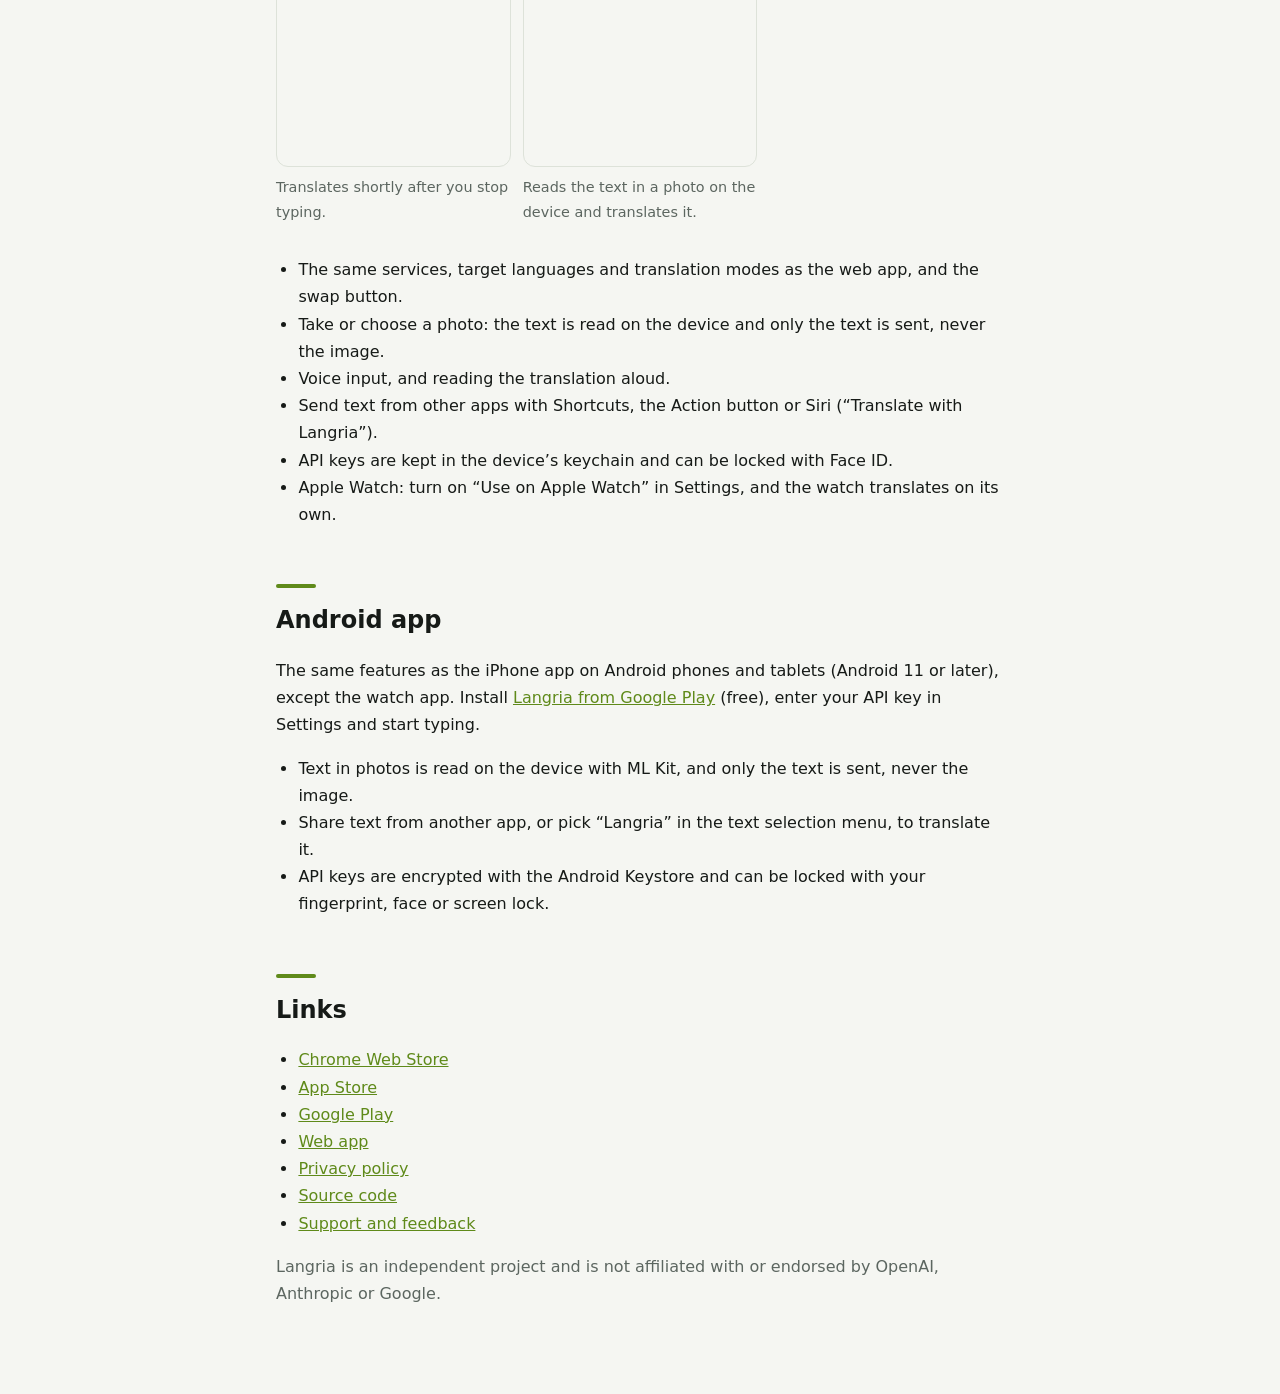
==== commit 5b9d5683: "紹介ページ: Chrome 拡張機能のカードに Chrome ウェブストアのバッジを入れる 「インストール方法」のボタンを公式バッジ（英語のみ）に替える。ライトは枠なし、ダークは枠ありを使う。  Co" ====
--- a/docs/index.html
+++ b/docs/index.html
@@ -39,7 +39,7 @@
           <div class="edition-shot"><img class="on-light" src="images/en-extension-layout-light.png" loading="lazy" alt="A web page before and after translation" /><img class="on-dark" src="images/en-3-layout.png" loading="lazy" alt="A web page before and after translation" /></div>
           <h2>Chrome extension</h2>
           <p>Translates the web page you are viewing, or just the text you select, in place.</p>
-          <a class="button secondary" href="#extension">How to install</a>
+          <a class="store-badge" href="https://chromewebstore.google.com/detail/nkoehfnflmidmigojnlfldmmgjnnkmoa"><img class="on-light" src="images/chrome-web-store.png" width="142" height="40" alt="Available in the Chrome Web Store" /><img class="on-dark" src="images/chrome-web-store-border.png" width="142" height="40" alt="Available in the Chrome Web Store" /></a>
         </section>
         <section class="edition">
           <div class="edition-shot"><img class="on-light" src="images/en-web-app-light.png" loading="lazy" alt="The Langria web app" /><img class="on-dark" src="images/en-web-app-dark.png" loading="lazy" alt="The Langria web app" /></div>
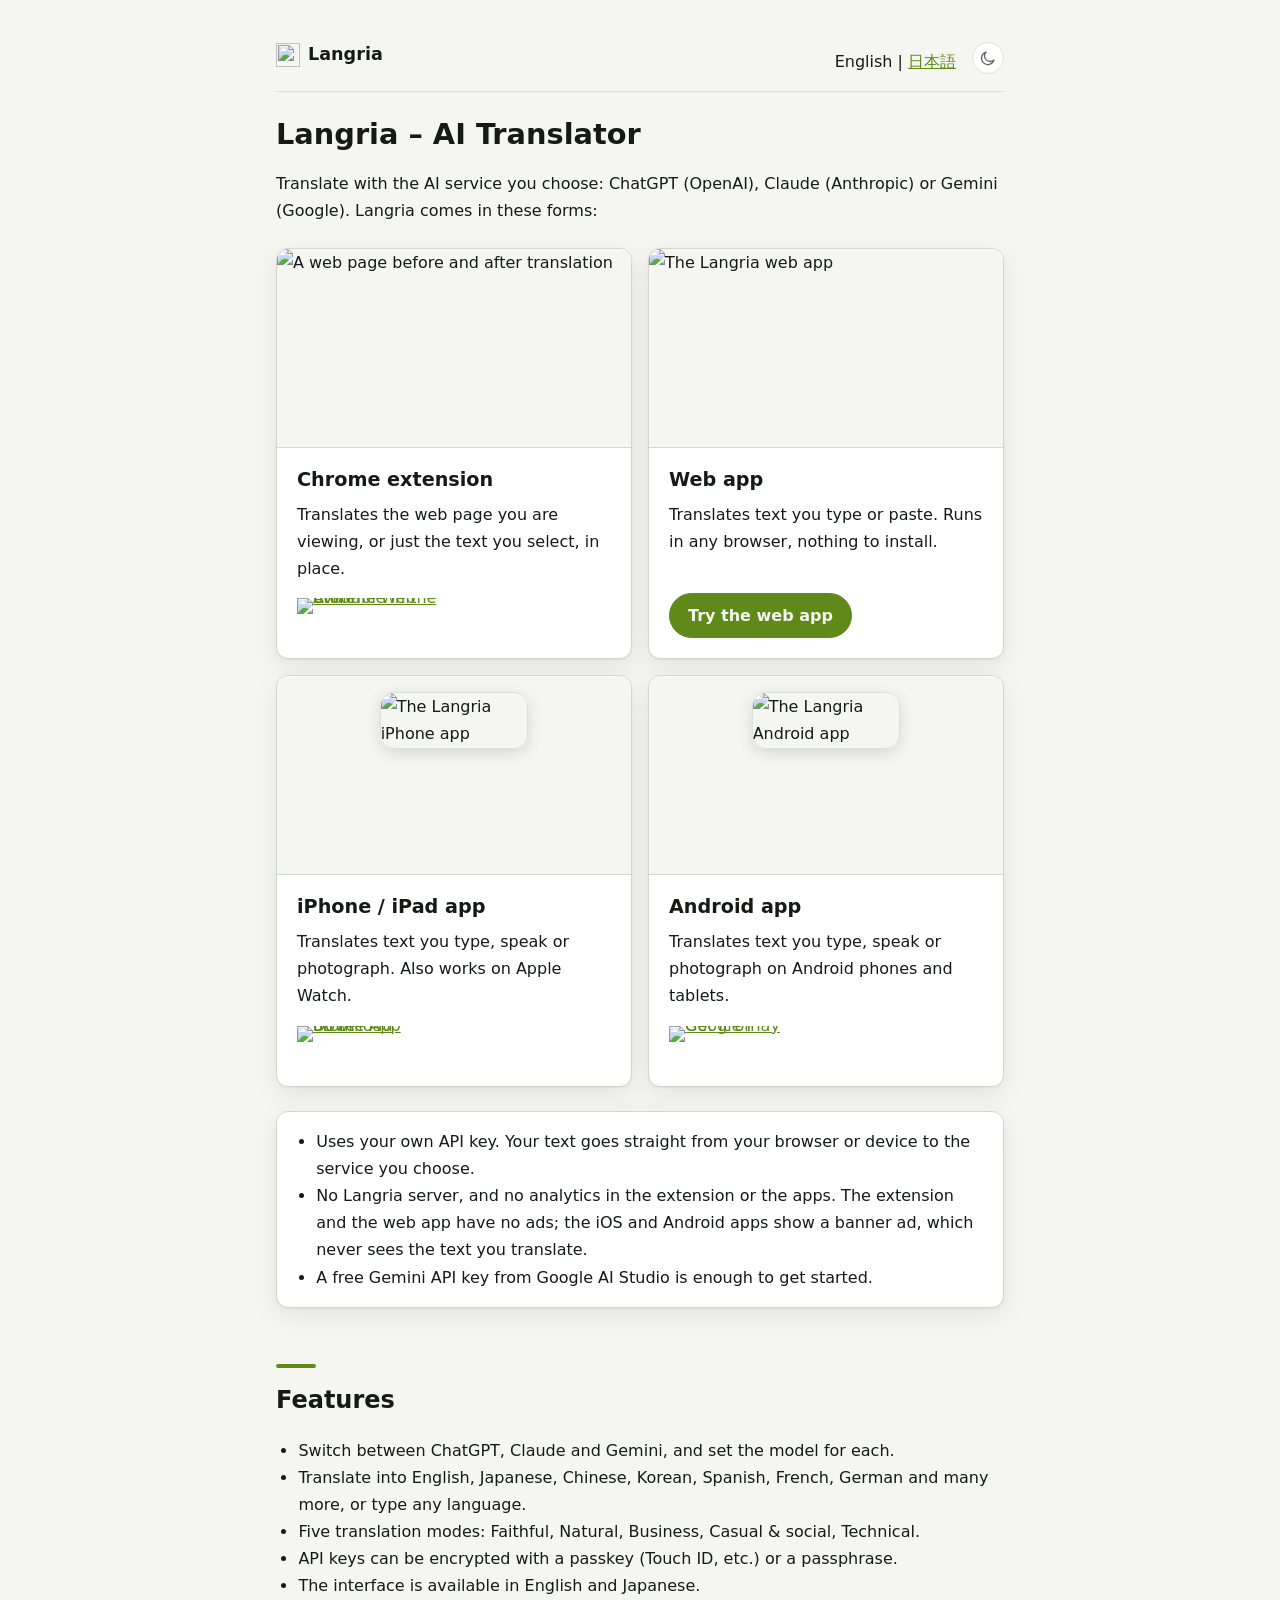
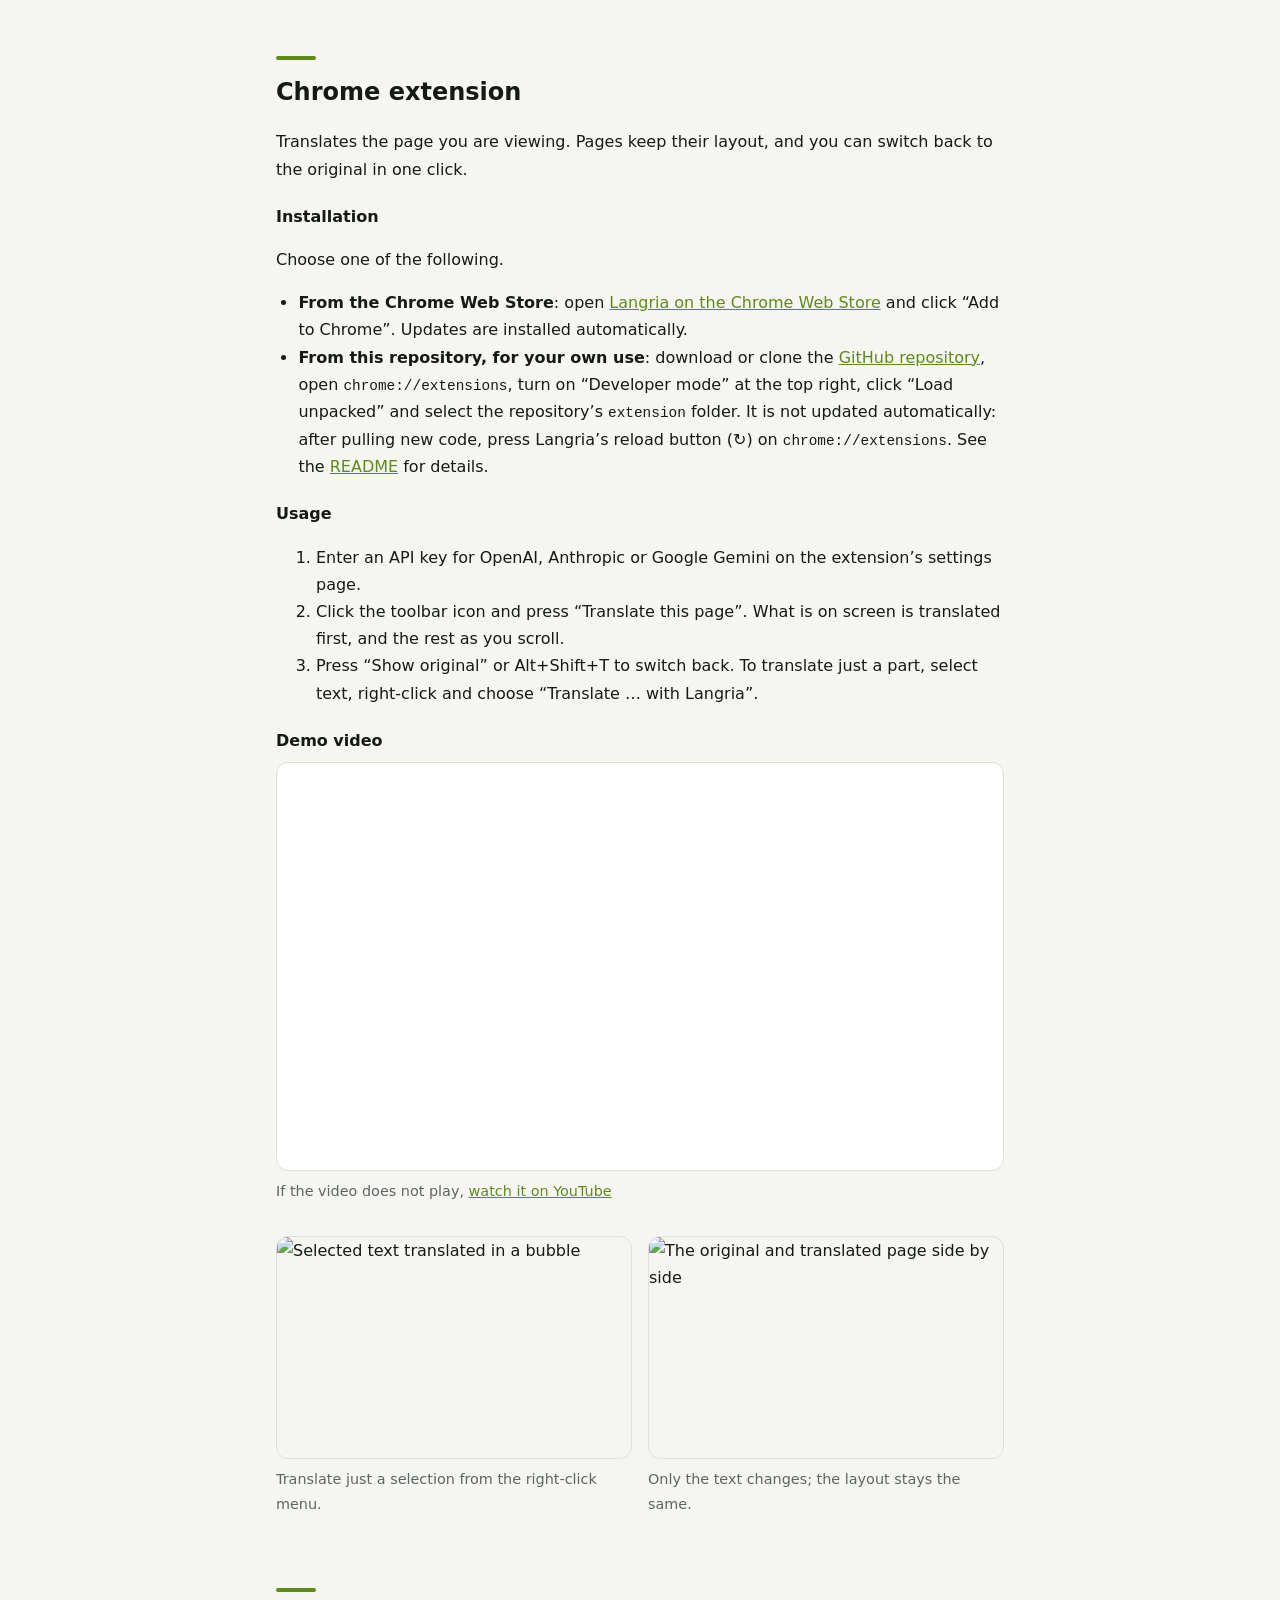
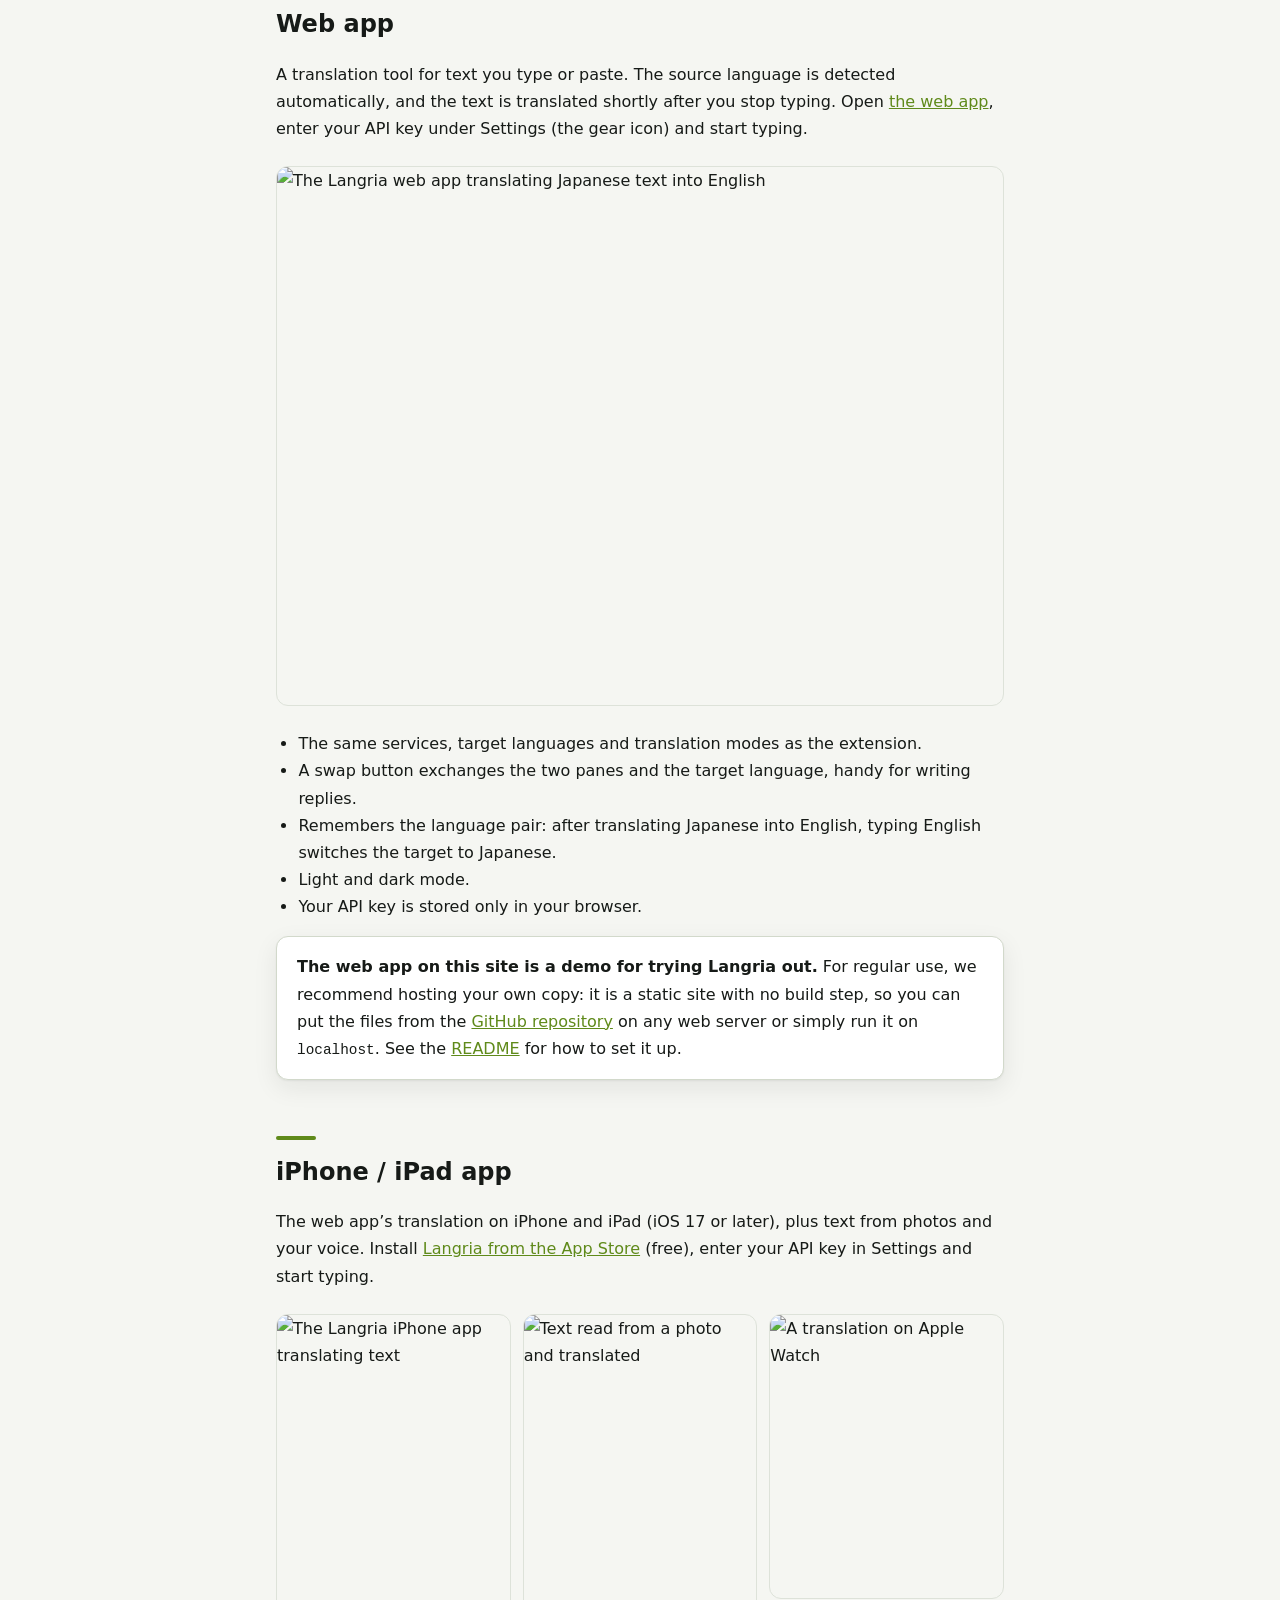
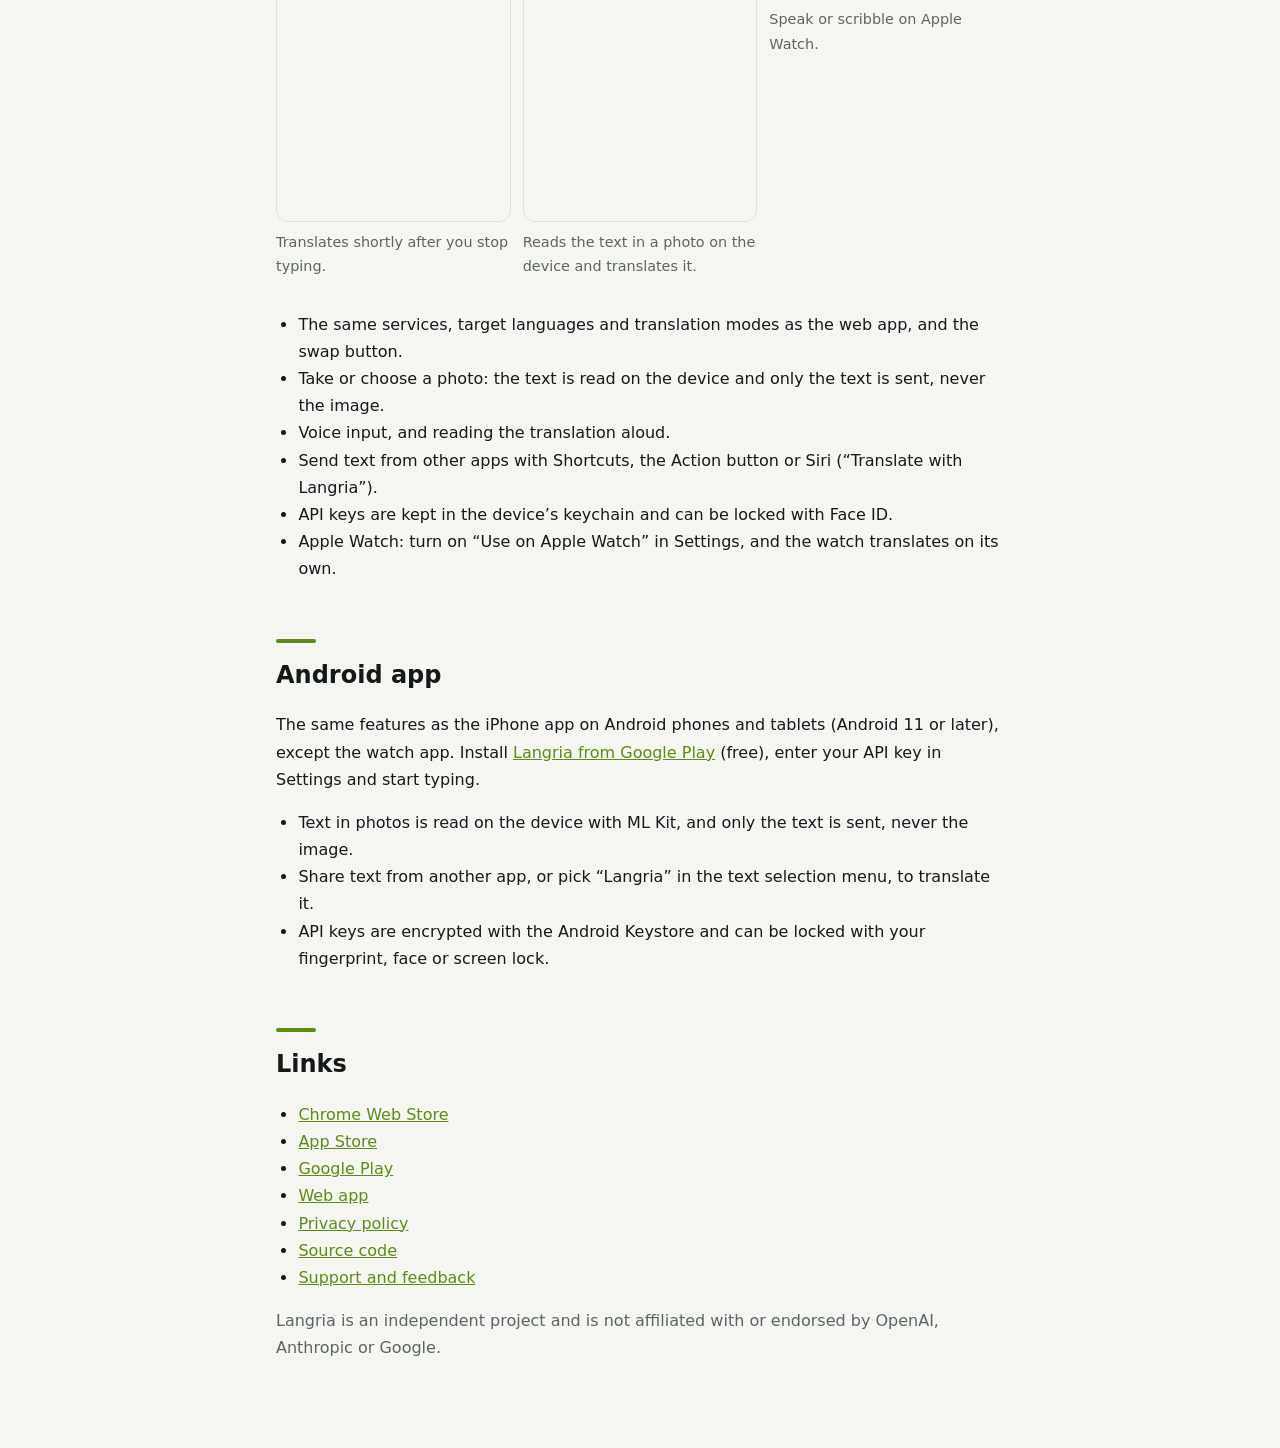
==== commit 65ec1280: "Web・iOS・Android: 言語の組み合わせを覚え、翻訳先の言語で入力されたら翻訳先をもう一方に切り替える 翻訳できたら原文の言語（文字の種類から推定）を langria-pair-source" ====
--- a/docs/index.html
+++ b/docs/index.html
@@ -122,6 +122,7 @@
       <ul>
         <li>The same services, target languages and translation modes as the extension.</li>
         <li>A swap button exchanges the two panes and the target language, handy for writing replies.</li>
+        <li>Remembers the language pair: after translating Japanese into English, typing English switches the target to Japanese.</li>
         <li>Light and dark mode.</li>
         <li>Your API key is stored only in your browser.</li>
       </ul>
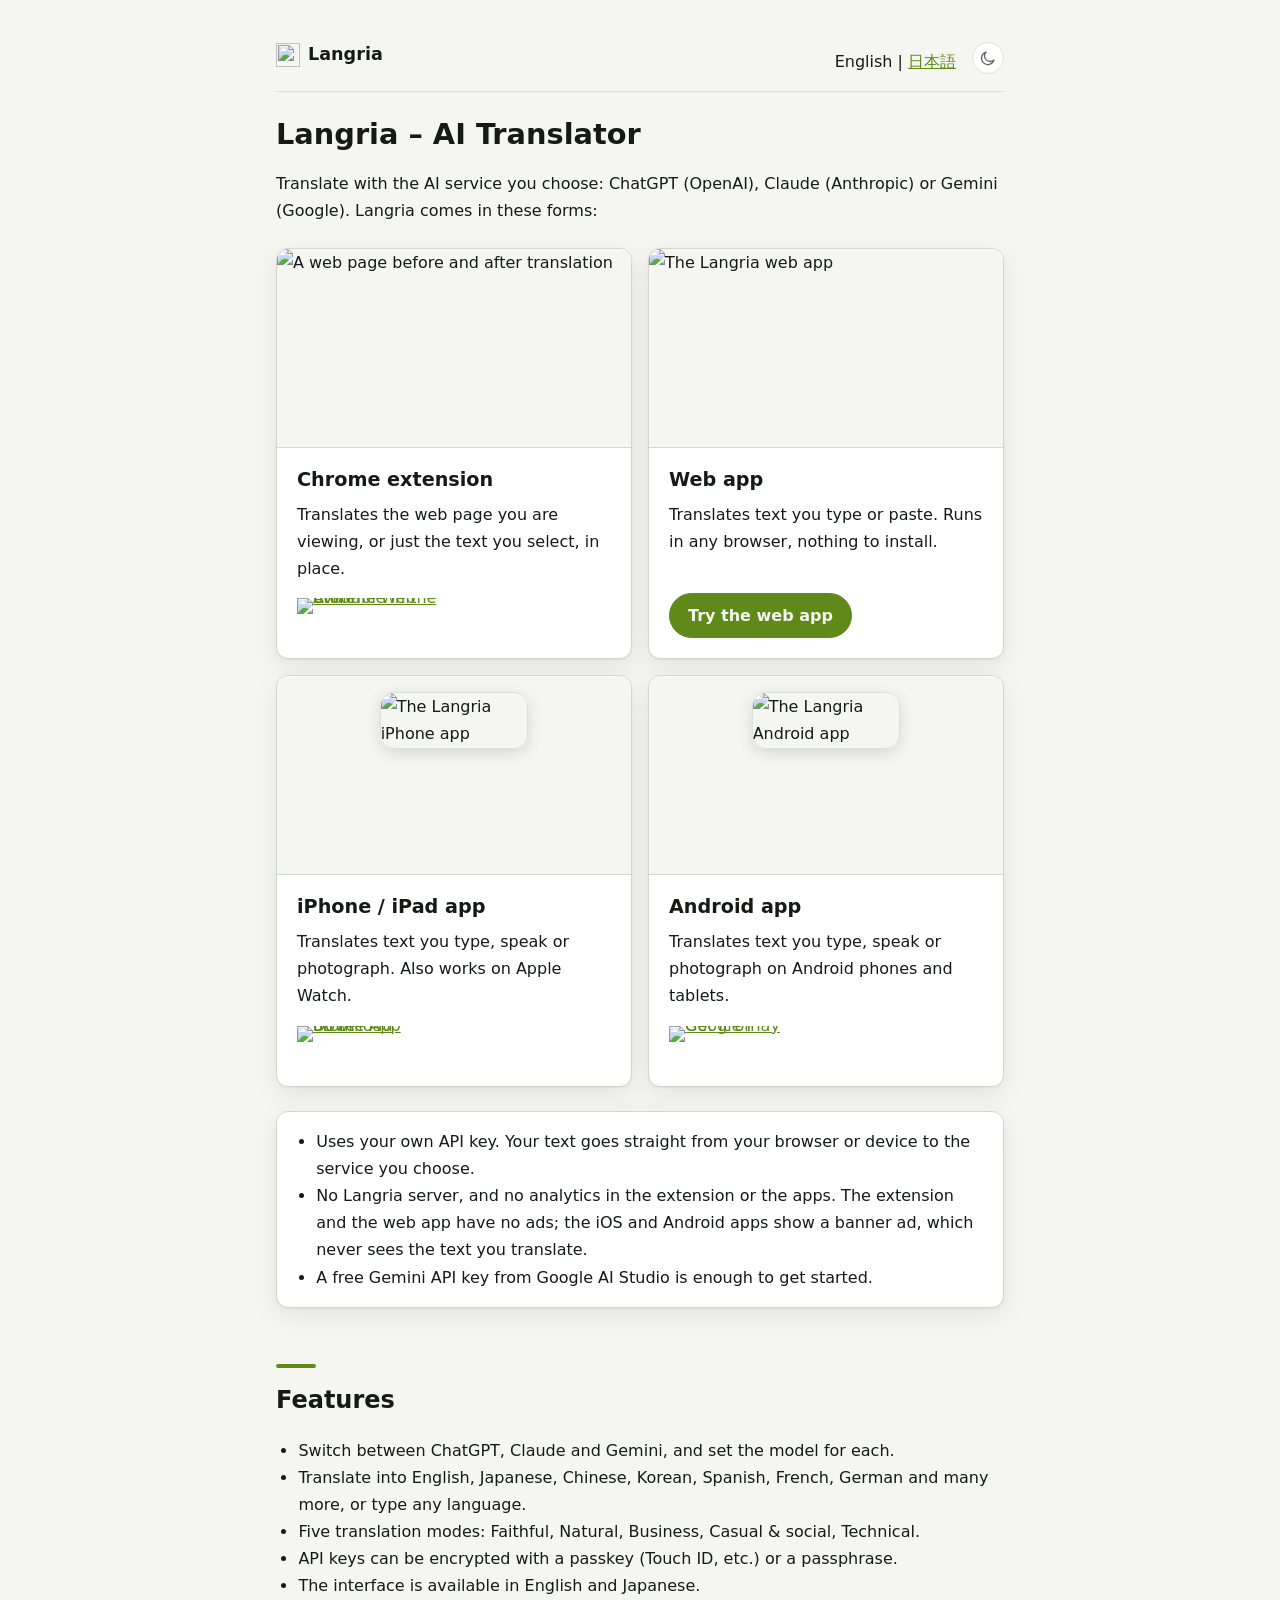
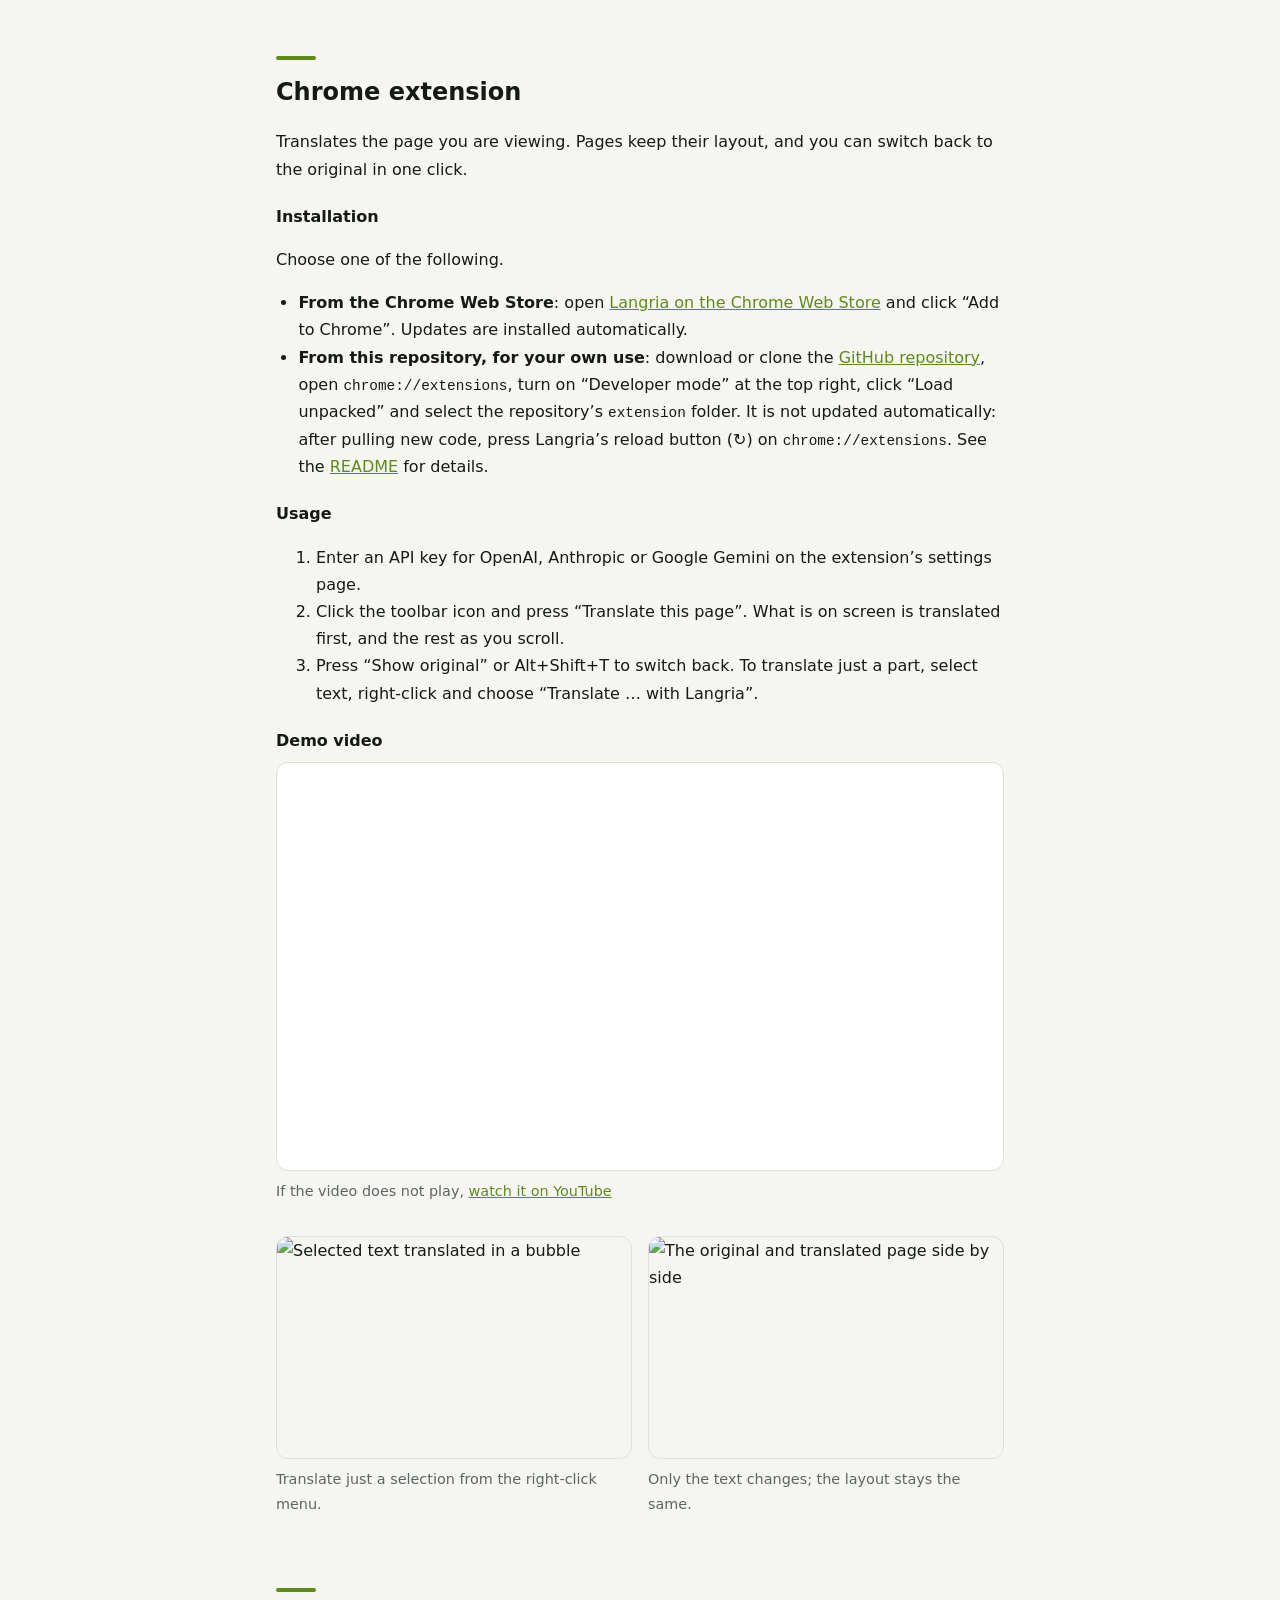
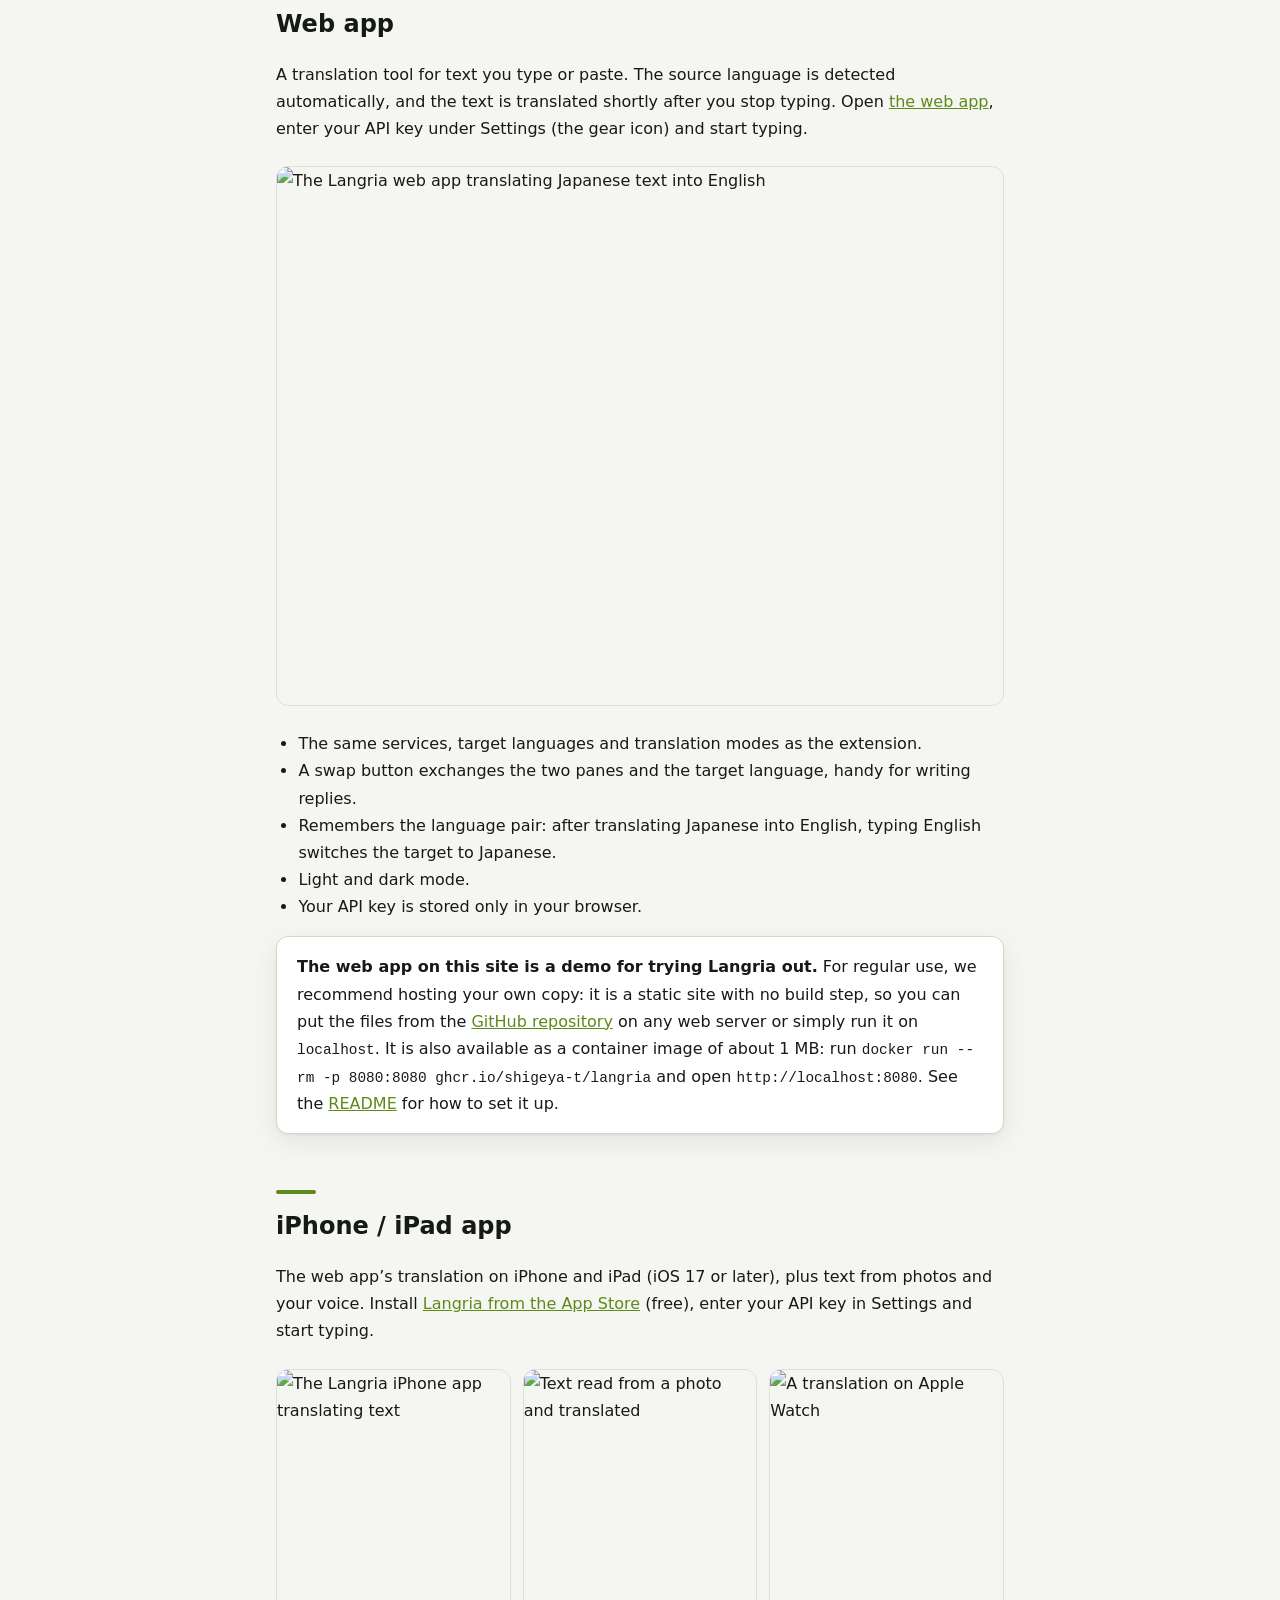
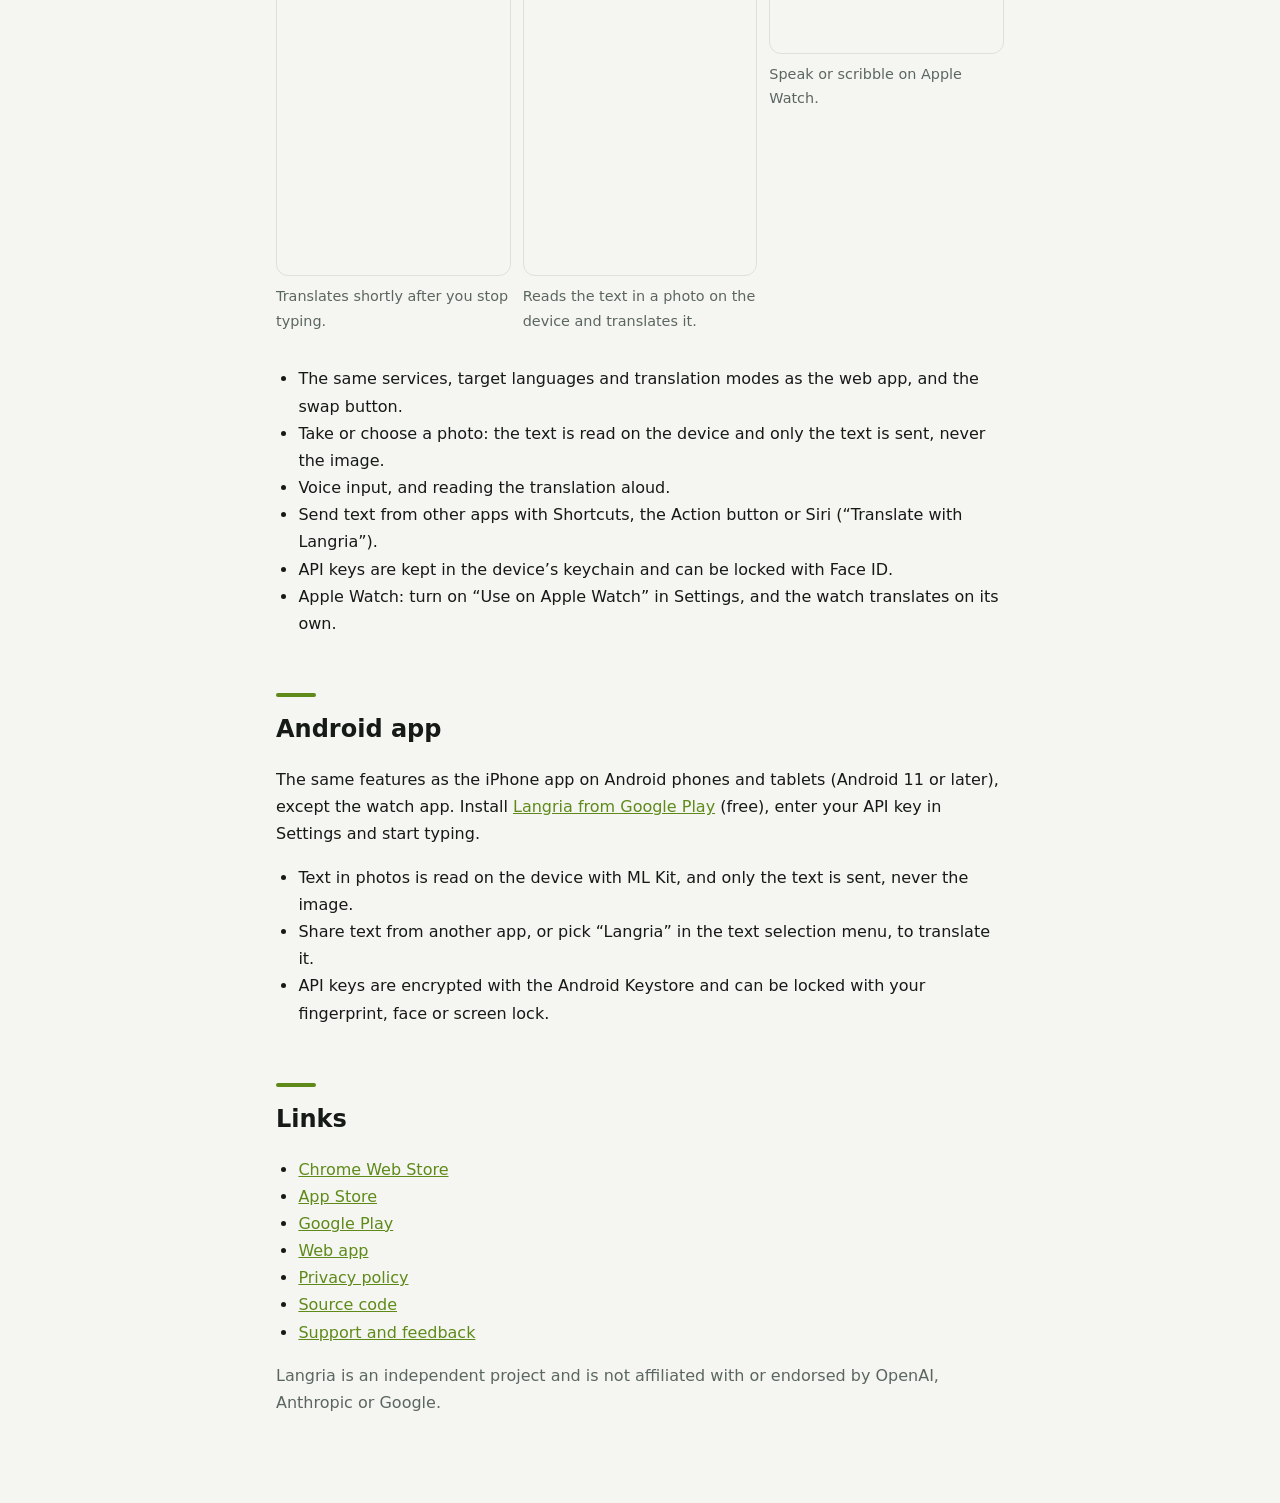
==== commit 9d8c38bd: "紹介ページ: Webアプリのコンテナイメージの使い方を書く Co-Authored-By: Claude Opus 5.5 <noreply@anthropic.com>" ====
--- a/docs/index.html
+++ b/docs/index.html
@@ -128,7 +128,7 @@
       </ul>
 
       <div class="summary">
-        <p><strong>The web app on this site is a demo for trying Langria out.</strong> For regular use, we recommend hosting your own copy: it is a static site with no build step, so you can put the files from the <a href="https://github.com/shigeya-t/Langria">GitHub repository</a> on any web server or simply run it on <code>localhost</code>. See the <a href="https://github.com/shigeya-t/Langria#about-the-server">README</a> for how to set it up.</p>
+        <p><strong>The web app on this site is a demo for trying Langria out.</strong> For regular use, we recommend hosting your own copy: it is a static site with no build step, so you can put the files from the <a href="https://github.com/shigeya-t/Langria">GitHub repository</a> on any web server or simply run it on <code>localhost</code>. It is also available as a container image of about 1 MB: run <code>docker run --rm -p 8080:8080 ghcr.io/shigeya-t/langria</code> and open <code>http://localhost:8080</code>. See the <a href="https://github.com/shigeya-t/Langria#about-the-server">README</a> for how to set it up.</p>
       </div>
 
       <h2 class="section" id="ios">iPhone / iPad app</h2>
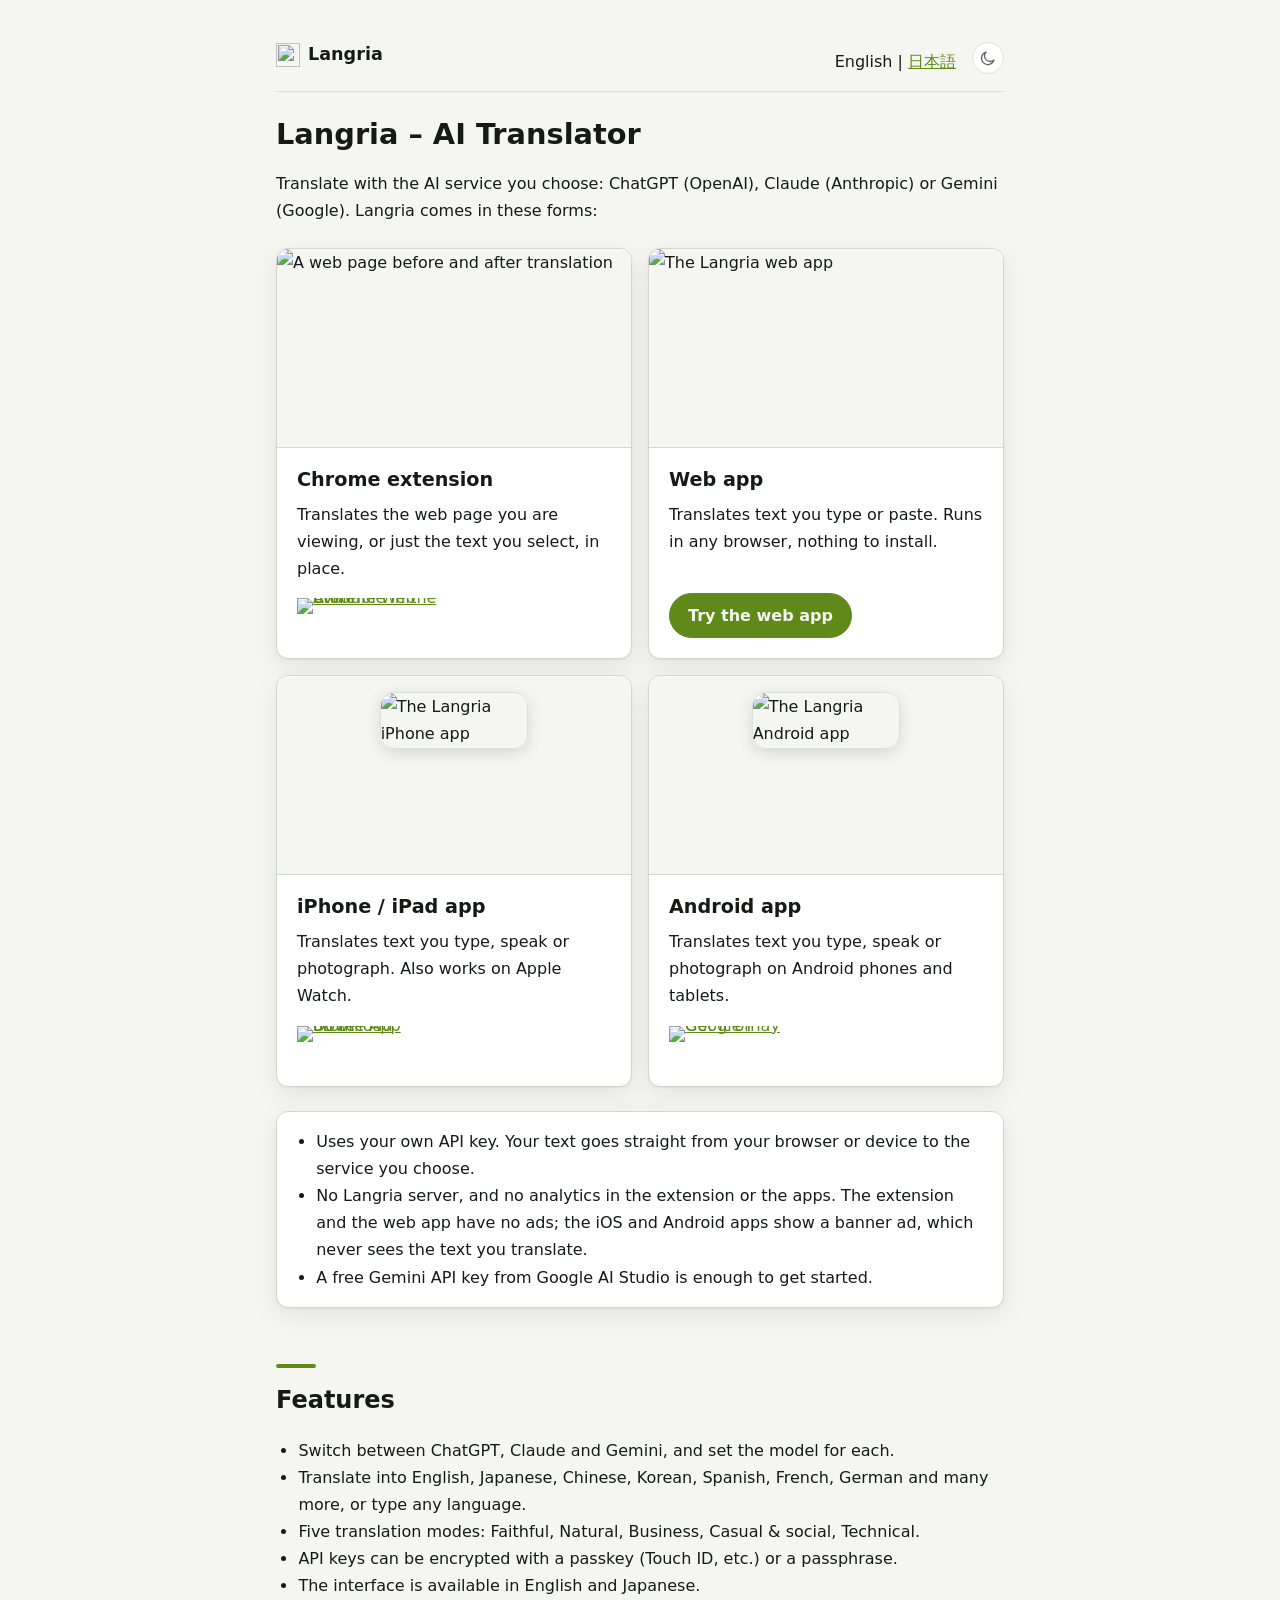
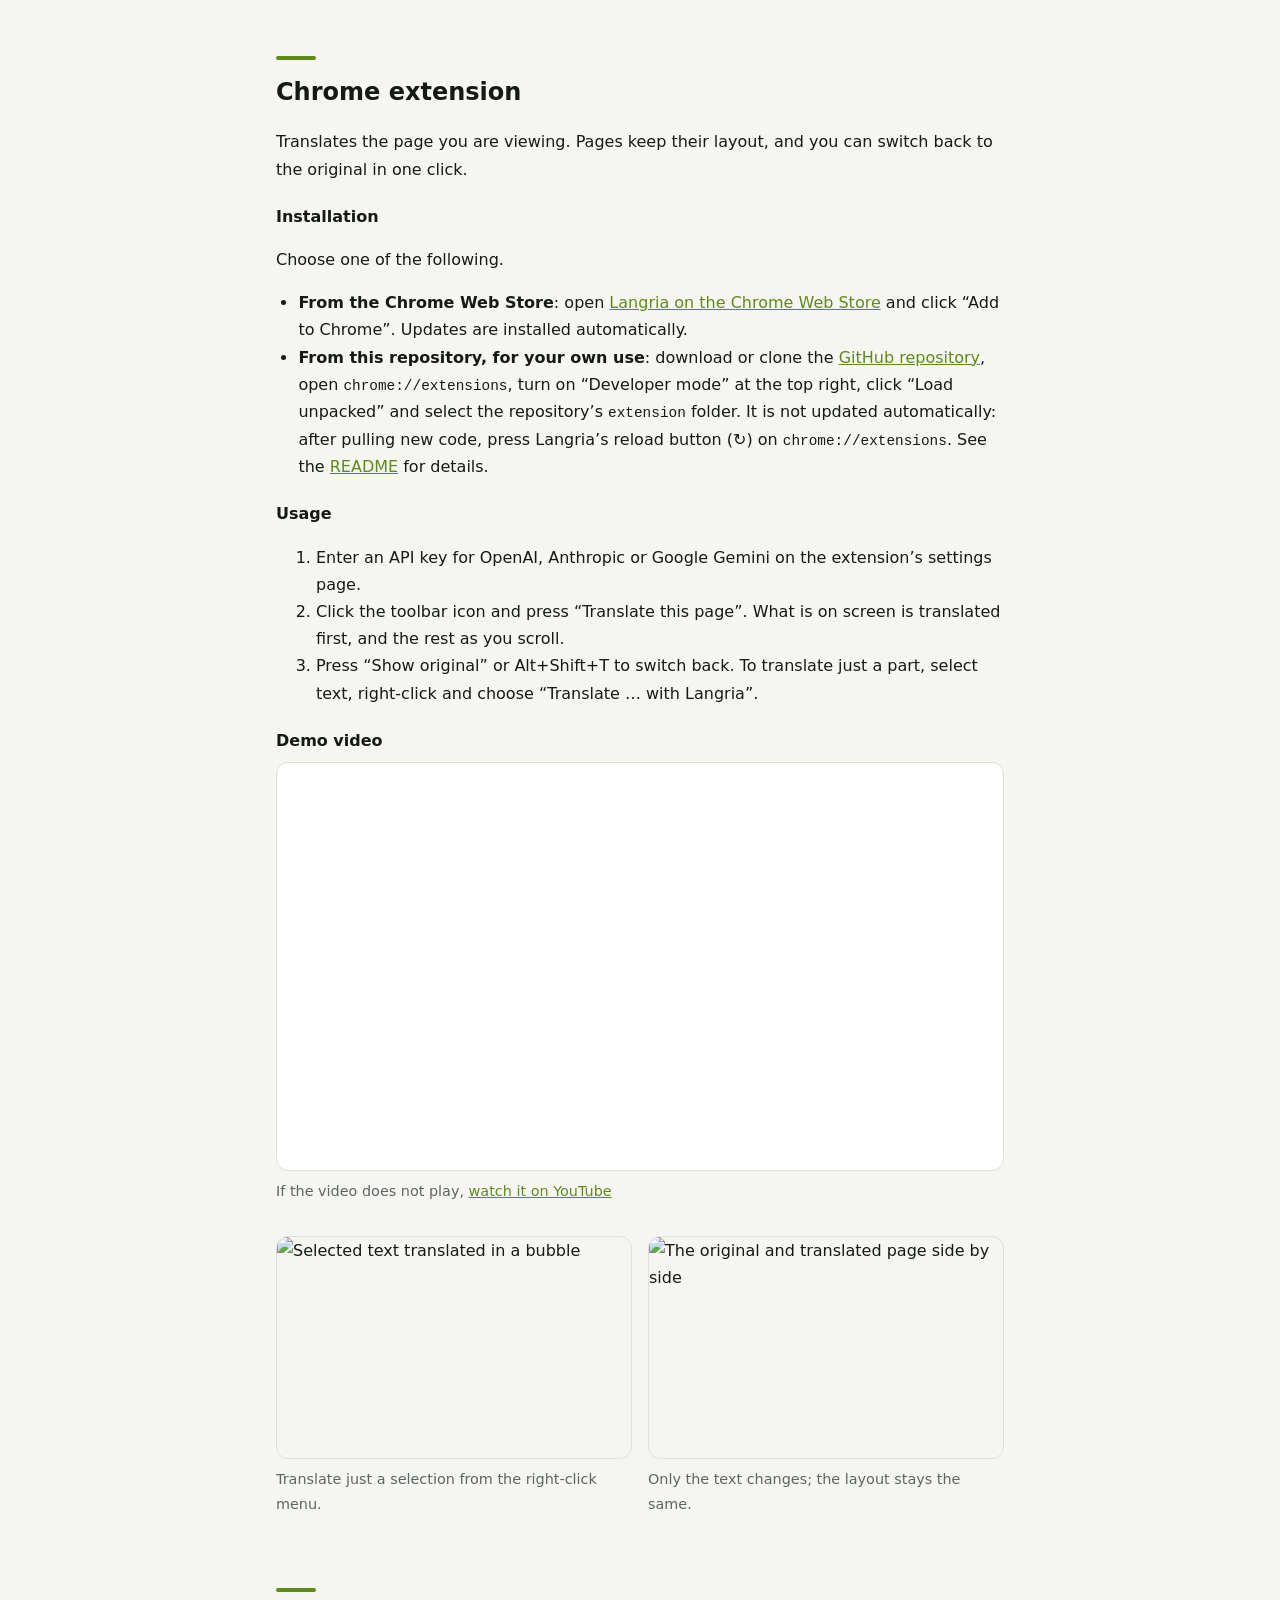
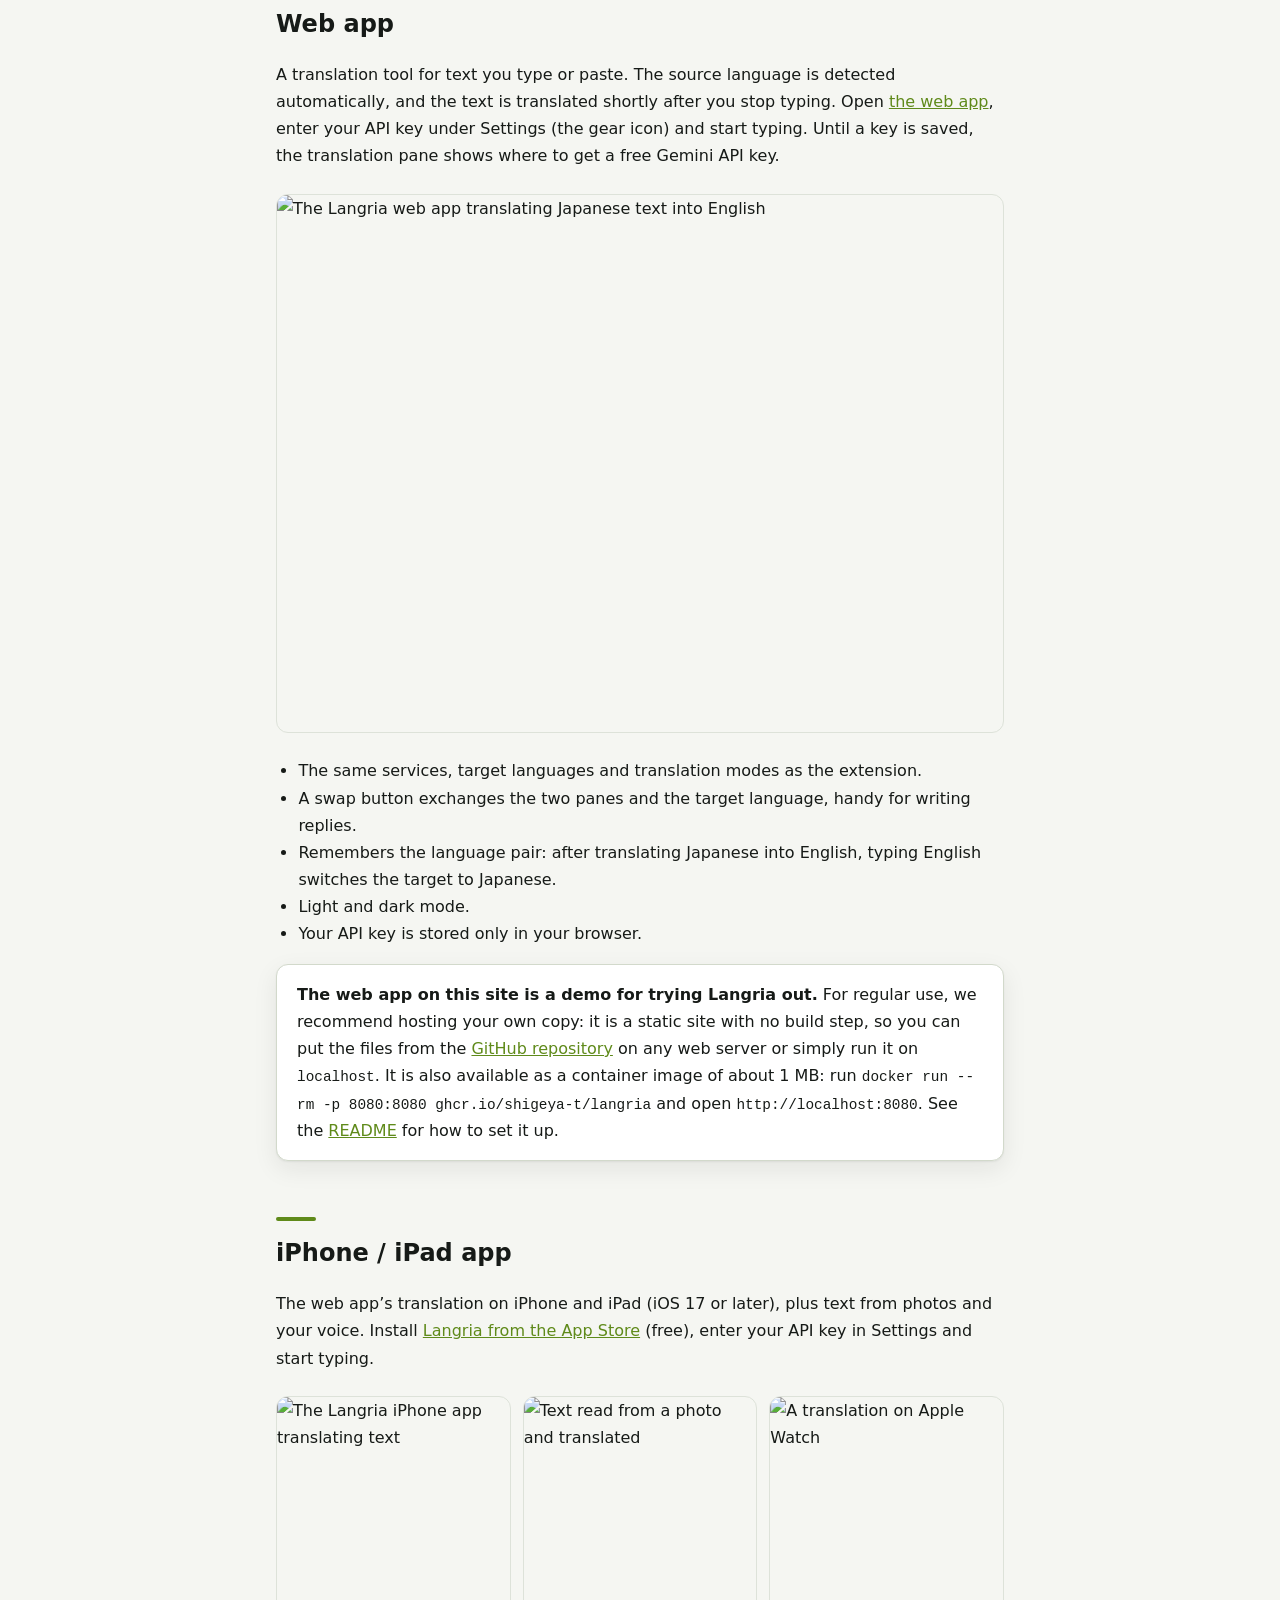
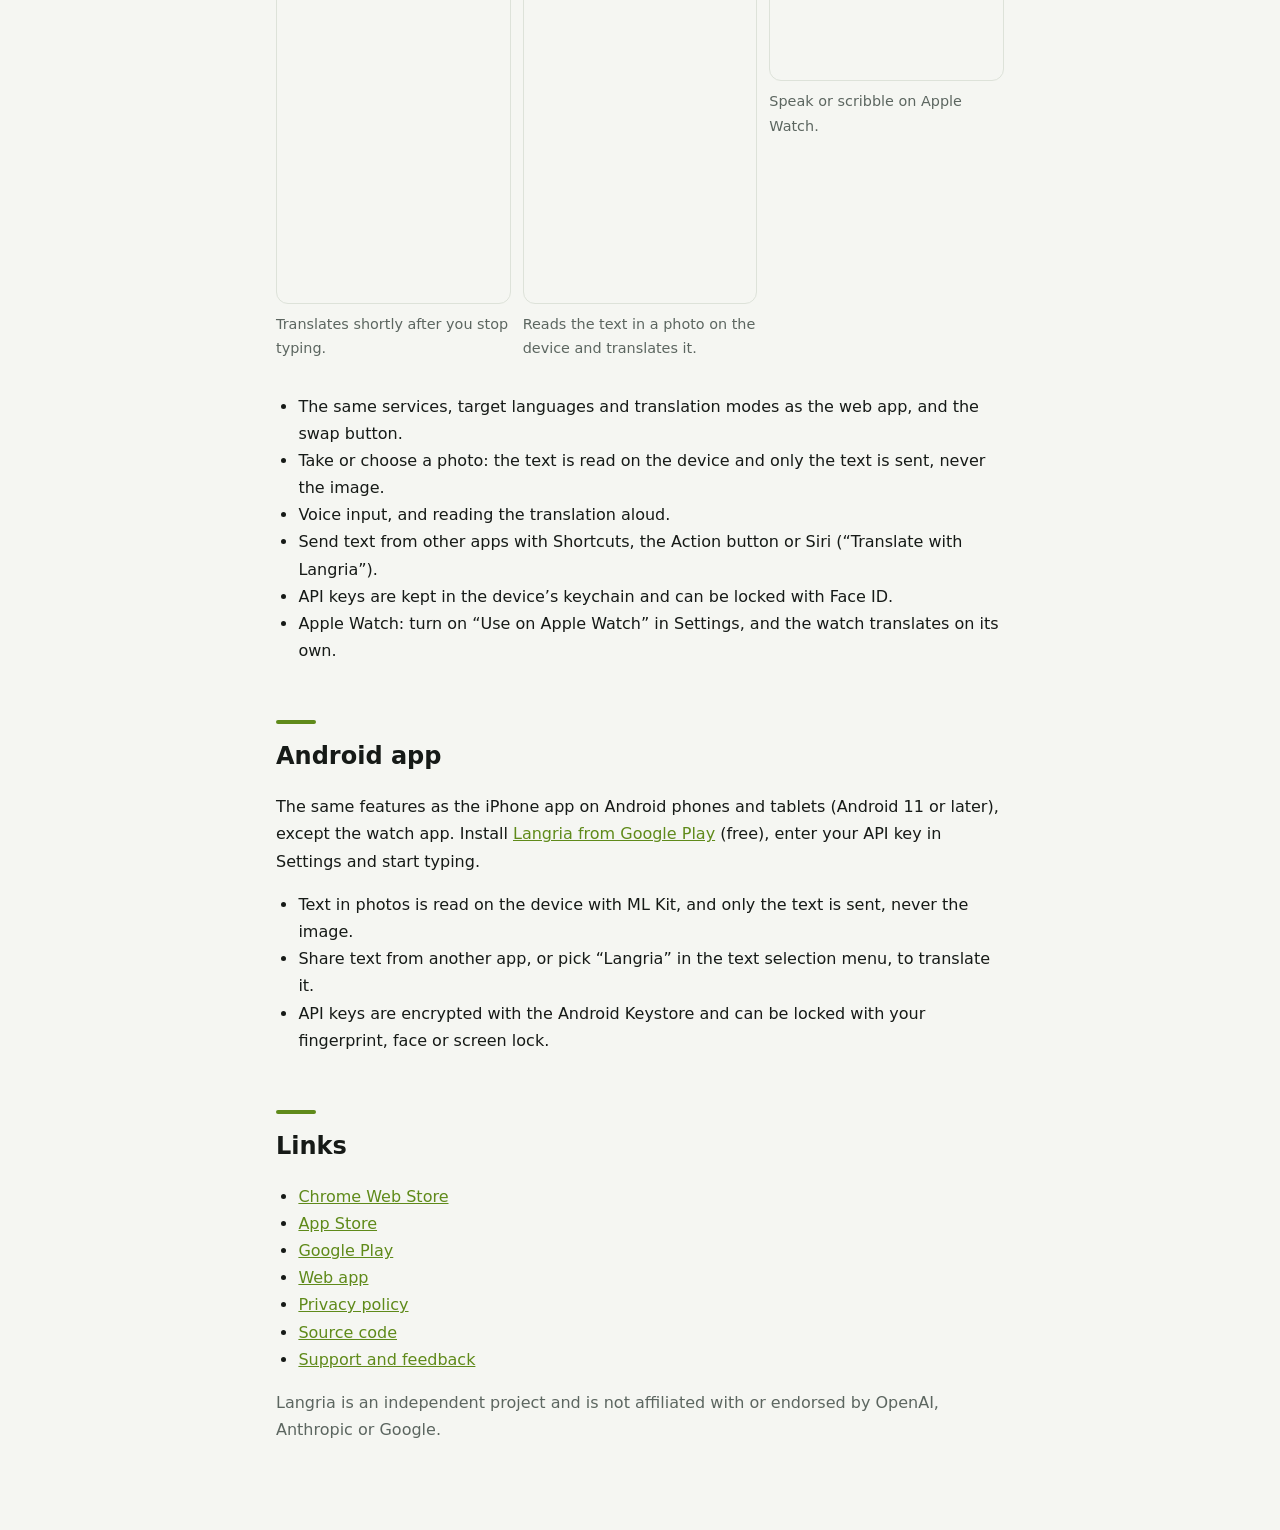
==== commit 755386da: "Web・拡張機能: APIキーがない間、翻訳欄とポップアップにキーの取り方の案内を出す - Webアプリ: どのサービスのキーもない間（ロック中は除く）、翻訳欄に iOS・Android と同じ3ステ" ====
--- a/docs/index.html
+++ b/docs/index.html
@@ -113,7 +113,7 @@
       </div>
 
       <h2 class="section" id="web-app">Web app</h2>
-      <p>A translation tool for text you type or paste. The source language is detected automatically, and the text is translated shortly after you stop typing. Open <a href="app/">the web app</a>, enter your API key under Settings (the gear icon) and start typing.</p>
+      <p>A translation tool for text you type or paste. The source language is detected automatically, and the text is translated shortly after you stop typing. Open <a href="app/">the web app</a>, enter your API key under Settings (the gear icon) and start typing. Until a key is saved, the translation pane shows where to get a free Gemini API key.</p>
 
       <figure class="shot">
         <img class="on-light" src="images/en-web-app-light.png" width="1280" height="948" loading="lazy" alt="The Langria web app translating Japanese text into English" /><img class="on-dark" src="images/en-web-app-dark.png" width="1280" height="948" loading="lazy" alt="The Langria web app translating Japanese text into English" />
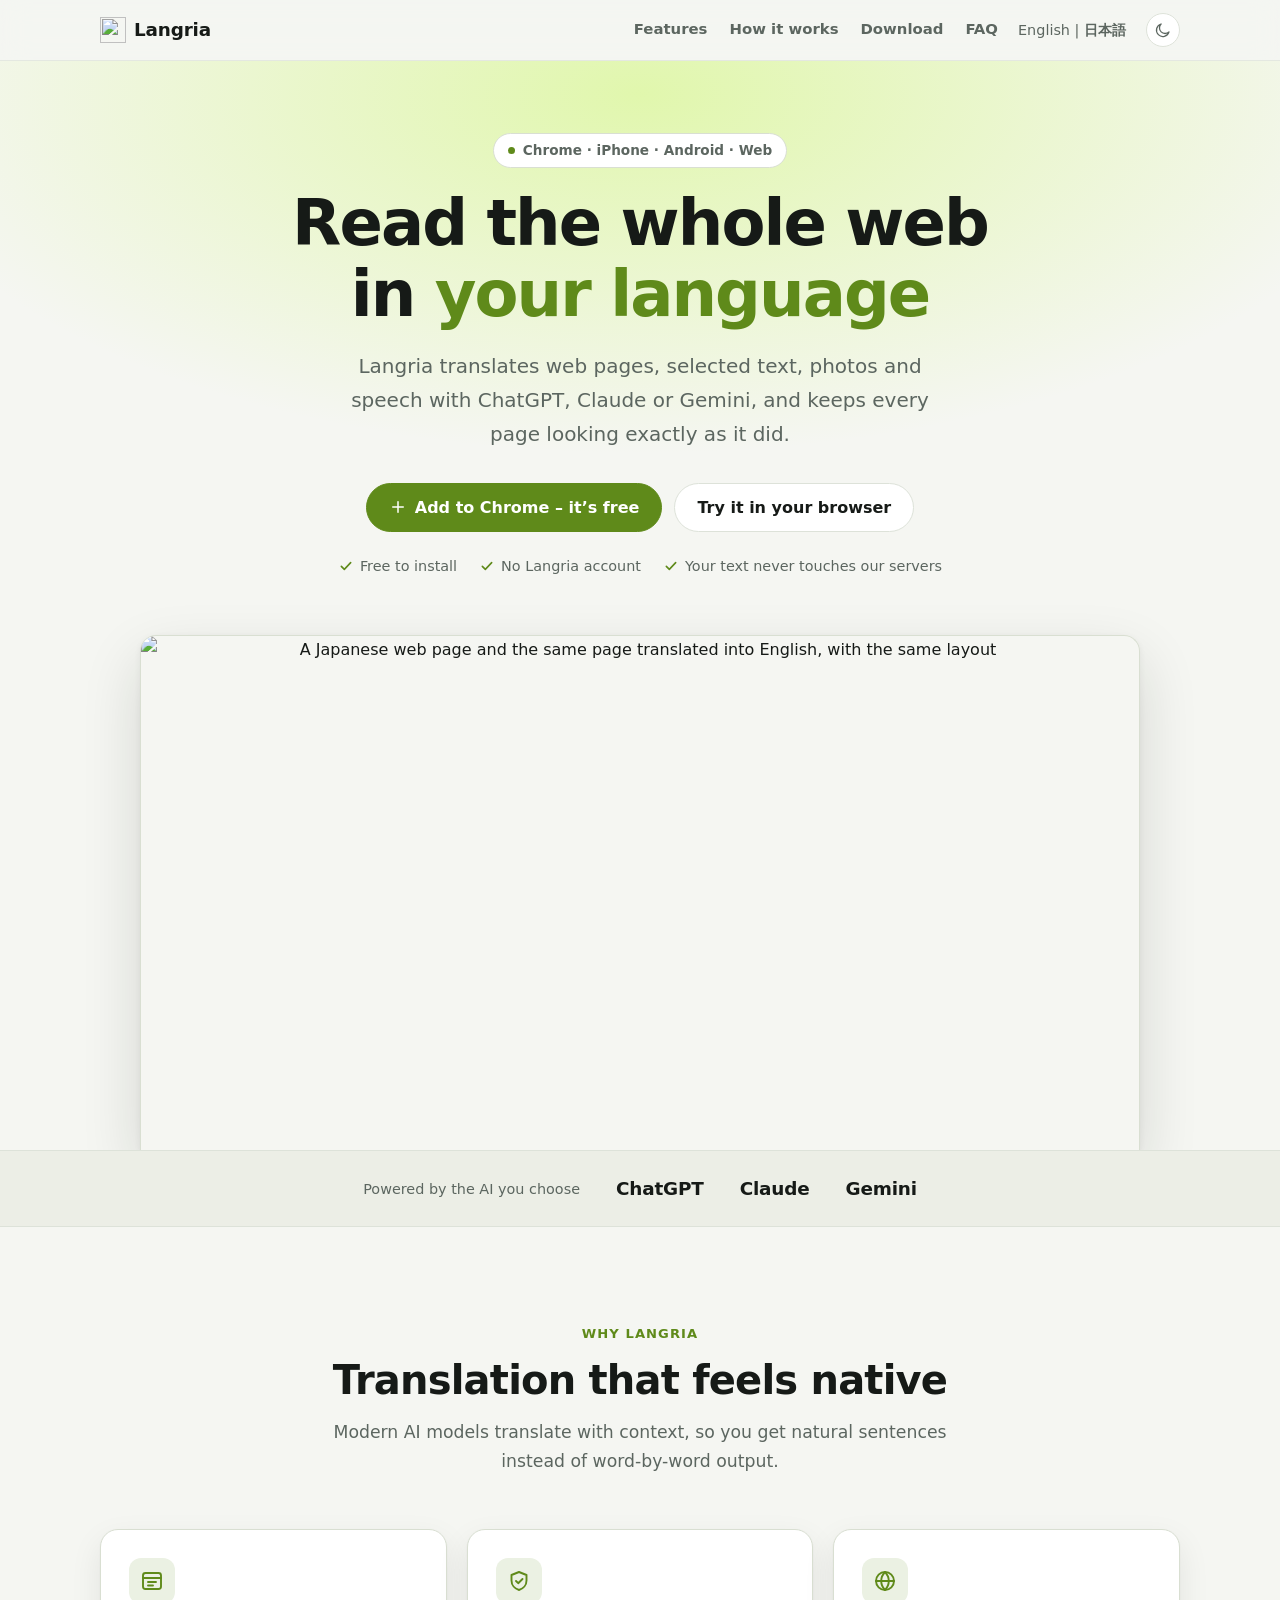
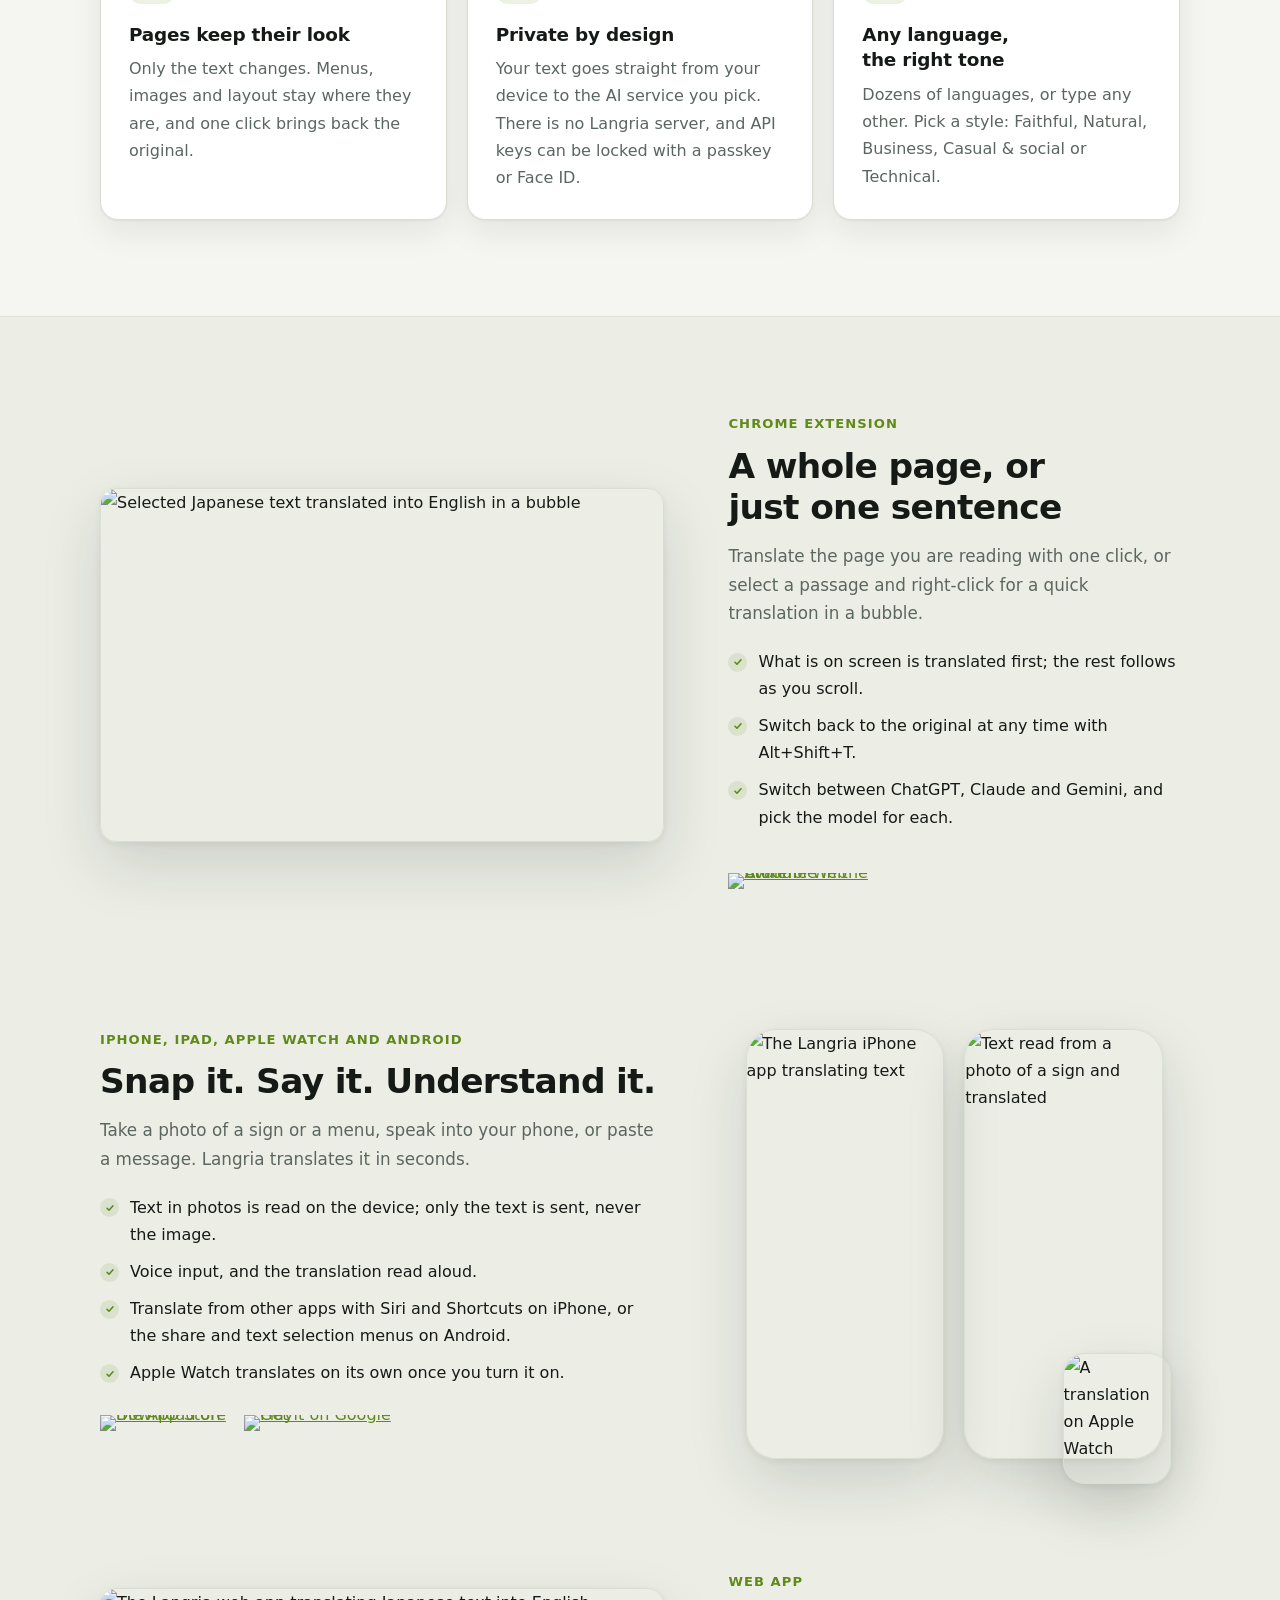
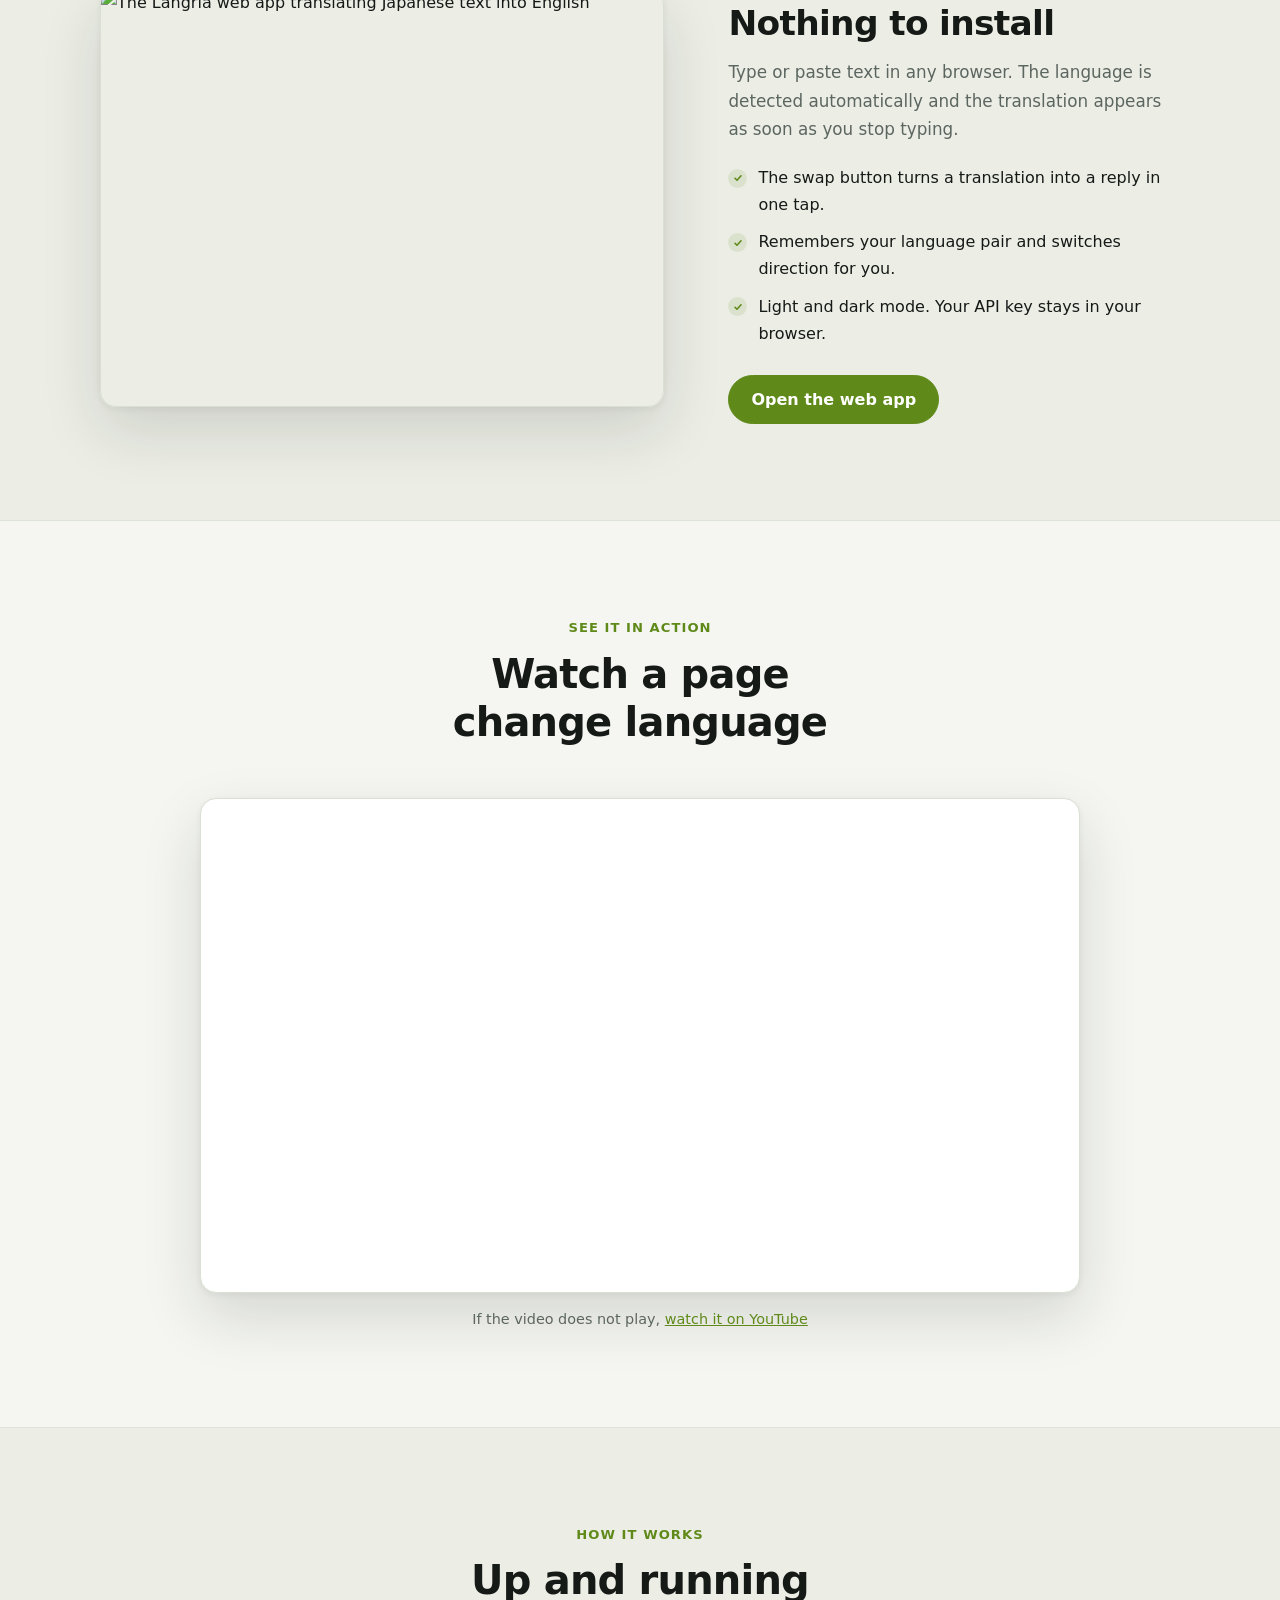
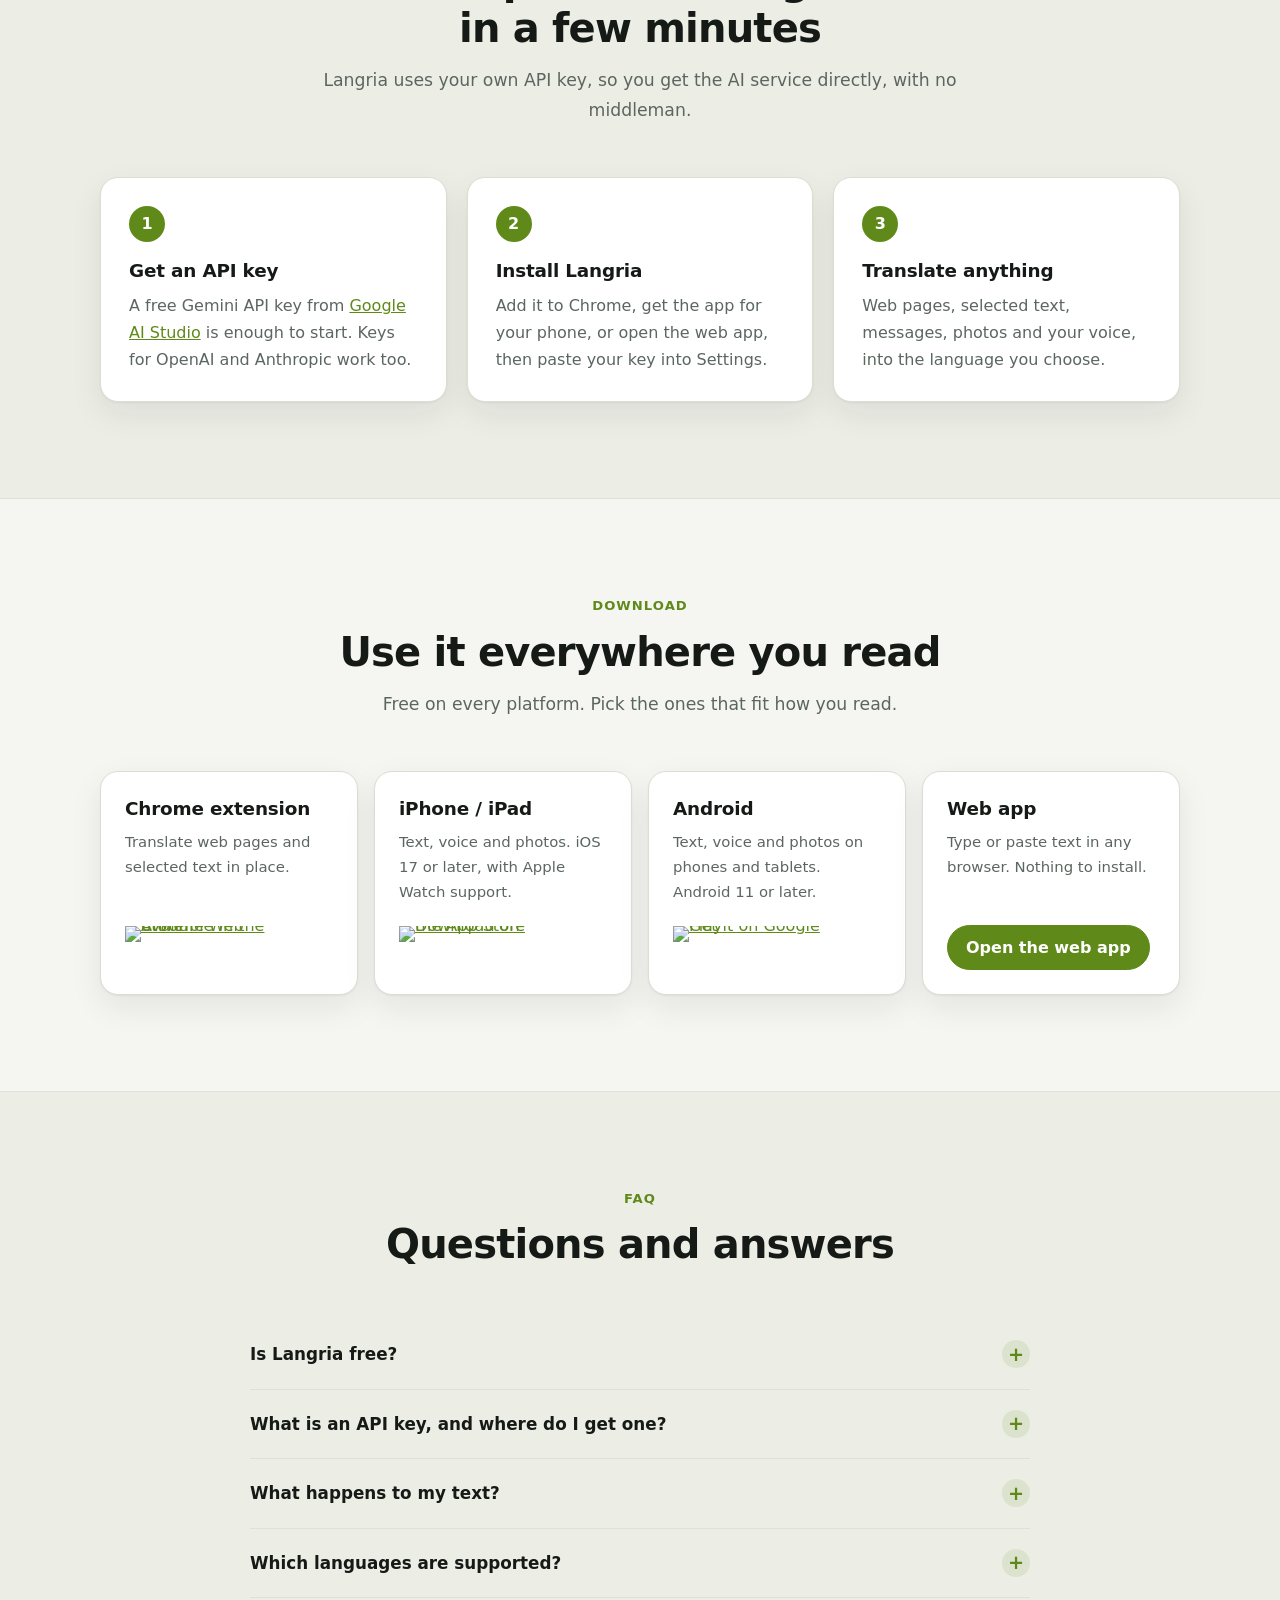
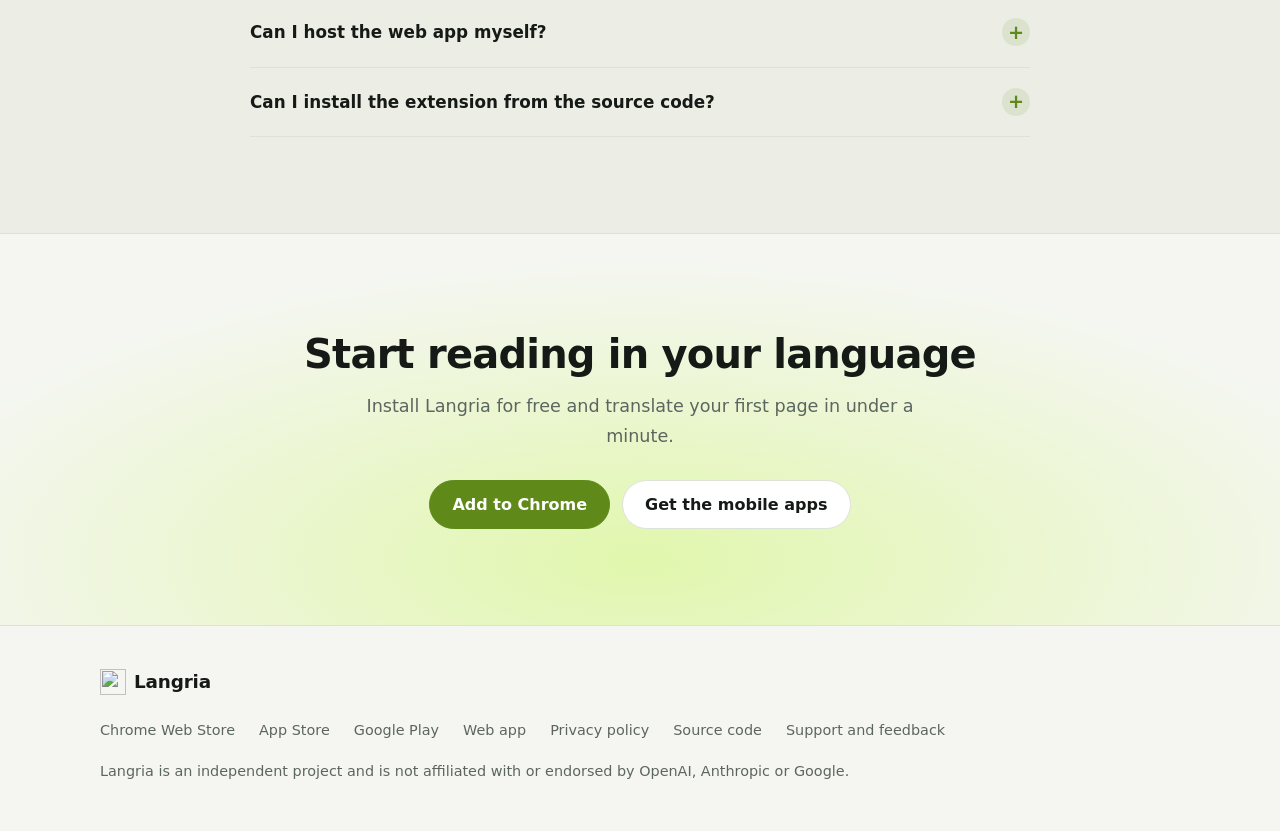
==== commit c71851f2: "紹介ページ: 新しく来た人に魅力が伝わるよう、ランディングページを作り直す - 大きな見出し・Chrome に追加 / ブラウザで試すボタン・翻訳前後の画像を最初に出す - 特長（見た目そのまま・プラ" ====
--- a/docs/index.html
+++ b/docs/index.html
@@ -21,164 +21,269 @@
     <link rel="icon" type="image/svg+xml" href="favicon.svg" />
     <link rel="icon" type="image/png" sizes="32x32" href="favicon-32.png" />
     <link rel="apple-touch-icon" href="apple-touch-icon.png" />
-    <link rel="stylesheet" href="privacy/privacy.css" />
+    <link rel="stylesheet" href="site.css" />
   </head>
   <body>
+    <header class="site-header">
+      <div class="wrap">
+        <a class="brand" href="./"><img class="brand-mark" src="favicon.svg" alt="" />Langria</a>
+        <nav class="site-nav" aria-label="Sections">
+          <a href="#features">Features</a>
+          <a href="#get-started">How it works</a>
+          <a href="#download">Download</a>
+          <a href="#faq">FAQ</a>
+        </nav>
+        <nav class="lang-switch" aria-label="Language">English | <a href="ja.html" lang="ja">日本語</a></nav>
+        <button class="theme-toggle" id="themeToggle" type="button" aria-label="Dark mode" title="Dark mode" aria-pressed="false" hidden><svg class="icon-sun" viewBox="0 0 24 24" aria-hidden="true"><circle cx="12" cy="12" r="4.2"/><path d="M12 3v2.2M12 18.8V21M4.2 12H2M22 12h-2.2M5.6 5.6l1.5 1.5M16.9 16.9l1.5 1.5M18.4 5.6l-1.5 1.5M7.1 16.9l-1.5 1.5"/></svg><svg class="icon-moon" viewBox="0 0 24 24" aria-hidden="true"><path d="M20 14.5A8.5 8.5 0 1 1 9.5 4a7 7 0 0 0 10.5 10.5Z"/></svg></button>
+      </div>
+    </header>
+
     <main>
-      <header>
-        <span class="brand"><img class="brand-mark" src="favicon.svg" alt="" />Langria</span>
-        <nav>English | <a href="ja.html" lang="ja">日本語</a></nav>
-        <button class="theme-toggle" id="themeToggle" type="button" aria-label="Dark mode" title="Dark mode" aria-pressed="false" hidden><svg class="icon-sun" viewBox="0 0 24 24" aria-hidden="true"><circle cx="12" cy="12" r="4.2"/><path d="M12 3v2.2M12 18.8V21M4.2 12H2M22 12h-2.2M5.6 5.6l1.5 1.5M16.9 16.9l1.5 1.5M18.4 5.6l-1.5 1.5M7.1 16.9l-1.5 1.5"/></svg><svg class="icon-moon" viewBox="0 0 24 24" aria-hidden="true"><path d="M20 14.5A8.5 8.5 0 1 1 9.5 4a7 7 0 0 0 10.5 10.5Z"/></svg></button>
-      </header>
-
-      <h1>Langria – AI Translator</h1>
-      <p>Translate with the AI service you choose: ChatGPT (OpenAI), Claude (Anthropic) or Gemini (Google). Langria comes in these forms:</p>
-
-      <div class="editions">
-        <section class="edition">
-          <div class="edition-shot"><img class="on-light" src="images/en-extension-layout-light.png" loading="lazy" alt="A web page before and after translation" /><img class="on-dark" src="images/en-3-layout.png" loading="lazy" alt="A web page before and after translation" /></div>
-          <h2>Chrome extension</h2>
-          <p>Translates the web page you are viewing, or just the text you select, in place.</p>
-          <a class="store-badge" href="https://chromewebstore.google.com/detail/nkoehfnflmidmigojnlfldmmgjnnkmoa"><img class="on-light" src="images/chrome-web-store.png" width="142" height="40" alt="Available in the Chrome Web Store" /><img class="on-dark" src="images/chrome-web-store-border.png" width="142" height="40" alt="Available in the Chrome Web Store" /></a>
-        </section>
-        <section class="edition">
-          <div class="edition-shot"><img class="on-light" src="images/en-web-app-light.png" loading="lazy" alt="The Langria web app" /><img class="on-dark" src="images/en-web-app-dark.png" loading="lazy" alt="The Langria web app" /></div>
-          <h2>Web app</h2>
-          <p>Translates text you type or paste. Runs in any browser, nothing to install.</p>
-          <a class="button" href="app/">Try the web app</a>
-        </section>
-        <section class="edition">
-          <div class="edition-shot phone"><img class="on-light" src="images/en-ios-translate.png" loading="lazy" alt="The Langria iPhone app" /><img class="on-dark" src="images/en-ios-translate-dark.png" loading="lazy" alt="The Langria iPhone app" /></div>
-          <h2>iPhone / iPad app</h2>
-          <p>Translates text you type, speak or photograph. Also works on Apple Watch.</p>
-          <a class="store-badge" href="https://apps.apple.com/app/id6828902876"><img class="on-light" src="images/app-store-en-black.svg" width="120" height="40" alt="Download on the App Store" /><img class="on-dark" src="images/app-store-en-white.svg" width="120" height="40" alt="Download on the App Store" /></a>
-        </section>
-        <section class="edition">
-          <div class="edition-shot phone"><img class="on-light" src="images/en-android-translate.png" loading="lazy" alt="The Langria Android app" /><img class="on-dark" src="images/en-android-translate-dark.png" loading="lazy" alt="The Langria Android app" /></div>
-          <h2>Android app</h2>
-          <p>Translates text you type, speak or photograph on Android phones and tablets.</p>
-          <a class="store-badge" href="https://play.google.com/store/apps/details?id=net.langria.app"><img src="images/google-play-en.png" width="134" height="40" alt="Get it on Google Play" /></a>
-        </section>
+      <section class="hero">
+        <div class="wrap">
+          <p class="eyebrow">Chrome · iPhone · Android · Web</p>
+          <h1>Read the whole web in <em>your language</em></h1>
+          <p class="lead">Langria translates web pages, selected text, photos and speech with ChatGPT, Claude or Gemini, and keeps every page looking exactly as it did.</p>
+          <div class="cta">
+            <a class="button" href="https://chromewebstore.google.com/detail/nkoehfnflmidmigojnlfldmmgjnnkmoa"><svg viewBox="0 0 24 24" aria-hidden="true"><path d="M12 5v14M5 12h14"/></svg>Add to Chrome – it’s free</a>
+            <a class="button secondary" href="app/">Try it in your browser</a>
+          </div>
+          <ul class="trust">
+            <li><svg viewBox="0 0 24 24" aria-hidden="true"><path d="M5 12.5l4.5 4.5L19 7"/></svg>Free to install</li>
+            <li><svg viewBox="0 0 24 24" aria-hidden="true"><path d="M5 12.5l4.5 4.5L19 7"/></svg>No Langria account</li>
+            <li><svg viewBox="0 0 24 24" aria-hidden="true"><path d="M5 12.5l4.5 4.5L19 7"/></svg>Your text never touches our servers</li>
+          </ul>
+          <div class="hero-shot">
+            <img class="on-light" src="images/en-extension-layout-light.png" width="1280" height="800" alt="A Japanese web page and the same page translated into English, with the same layout" /><img class="on-dark" src="images/en-3-layout.png" width="1280" height="800" alt="A Japanese web page and the same page translated into English, with the same layout" />
+          </div>
+        </div>
+      </section>
+
+      <div class="providers">
+        <div class="wrap">
+          <p>Powered by the AI you choose</p>
+          <strong>ChatGPT</strong><strong>Claude</strong><strong>Gemini</strong>
+        </div>
       </div>
 
-      <div class="summary">
-        <ul>
-          <li>Uses your own API key. Your text goes straight from your browser or device to the service you choose.</li>
-          <li>No Langria server, and no analytics in the extension or the apps. The extension and the web app have no ads; the iOS and Android apps show a banner ad, which never sees the text you translate.</li>
-          <li>A free Gemini API key from Google AI Studio is enough to get started.</li>
-        </ul>
+      <section class="block" id="features">
+        <div class="wrap">
+          <div class="section-head">
+            <span class="kicker">Why Langria</span>
+            <h2>Translation that feels native</h2>
+            <p>Modern AI models translate with context, so you get natural sentences instead of word-by-word output.</p>
+          </div>
+          <div class="benefits">
+            <div class="benefit">
+              <div class="icon"><svg viewBox="0 0 24 24" aria-hidden="true"><rect x="3" y="4" width="18" height="16" rx="2.5"/><path d="M3 9h18M8 13h8M8 16.5h5"/></svg></div>
+              <h3>Pages keep their look</h3>
+              <p>Only the text changes. Menus, images and layout stay where they are, and one click brings back the original.</p>
+            </div>
+            <div class="benefit">
+              <div class="icon"><svg viewBox="0 0 24 24" aria-hidden="true"><path d="M12 3l7.5 3v5.5c0 4.6-3.2 8.3-7.5 9.5-4.3-1.2-7.5-4.9-7.5-9.5V6z"/><path d="M9 12l2.2 2.2L15.5 10"/></svg></div>
+              <h3>Private by design</h3>
+              <p>Your text goes straight from your device to the AI service you pick. There is no Langria server, and API keys can be locked with a passkey or Face ID.</p>
+            </div>
+            <div class="benefit">
+              <div class="icon"><svg viewBox="0 0 24 24" aria-hidden="true"><circle cx="12" cy="12" r="9"/><path d="M3 12h18M12 3c2.5 2.6 3.8 5.6 3.8 9s-1.3 6.4-3.8 9c-2.5-2.6-3.8-5.6-3.8-9S9.5 5.6 12 3z"/></svg></div>
+              <h3>Any language, the right tone</h3>
+              <p>Dozens of languages, or type any other. Pick a style: Faithful, Natural, Business, Casual &amp; social or Technical.</p>
+            </div>
+          </div>
+        </div>
+      </section>
+
+      <section class="block alt">
+        <div class="wrap">
+          <div class="feature" id="extension">
+            <div class="feature-media">
+              <img class="on-light" src="images/en-extension-selection-light.png" width="1280" height="800" loading="lazy" alt="Selected Japanese text translated into English in a bubble" /><img class="on-dark" src="images/en-2-selection.png" width="1280" height="800" loading="lazy" alt="Selected Japanese text translated into English in a bubble" />
+            </div>
+            <div class="feature-text">
+              <span class="kicker">Chrome extension</span>
+              <h2>A whole page, or just one sentence</h2>
+              <p>Translate the page you are reading with one click, or select a passage and right-click for a quick translation in a bubble.</p>
+              <ul class="checks">
+                <li>What is on screen is translated first; the rest follows as you scroll.</li>
+                <li>Switch back to the original at any time with Alt+Shift+T.</li>
+                <li>Switch between ChatGPT, Claude and Gemini, and pick the model for each.</li>
+              </ul>
+              <a class="store-badge" href="https://chromewebstore.google.com/detail/nkoehfnflmidmigojnlfldmmgjnnkmoa"><img class="on-light" src="images/chrome-web-store.png" width="142" height="40" alt="Available in the Chrome Web Store" /><img class="on-dark" src="images/chrome-web-store-border.png" width="142" height="40" alt="Available in the Chrome Web Store" /></a>
+            </div>
+          </div>
+
+          <div class="feature reverse" id="ios">
+            <div class="feature-media phones">
+              <img class="on-light" src="images/en-ios-translate.png" width="1206" height="2622" loading="lazy" alt="The Langria iPhone app translating text" /><img class="on-dark" src="images/en-ios-translate-dark.png" width="1206" height="2622" loading="lazy" alt="The Langria iPhone app translating text" />
+              <img src="images/en-ios-photo.png" width="1206" height="2622" loading="lazy" alt="Text read from a photo of a sign and translated" />
+              <img class="watch" src="images/en-ios-watch.png" width="422" height="514" loading="lazy" alt="A translation on Apple Watch" />
+            </div>
+            <div class="feature-text">
+              <span class="kicker">iPhone, iPad, Apple Watch and Android</span>
+              <h2>Snap it. Say it. Understand it.</h2>
+              <p>Take a photo of a sign or a menu, speak into your phone, or paste a message. Langria translates it in seconds.</p>
+              <ul class="checks">
+                <li>Text in photos is read on the device; only the text is sent, never the image.</li>
+                <li>Voice input, and the translation read aloud.</li>
+                <li>Translate from other apps with Siri and Shortcuts on iPhone, or the share and text selection menus on Android.</li>
+                <li>Apple Watch translates on its own once you turn it on.</li>
+              </ul>
+              <div class="badges">
+                <a class="store-badge" href="https://apps.apple.com/app/id6828902876"><img class="on-light" src="images/app-store-en-black.svg" width="120" height="40" alt="Download on the App Store" /><img class="on-dark" src="images/app-store-en-white.svg" width="120" height="40" alt="Download on the App Store" /></a>
+                <a class="store-badge" href="https://play.google.com/store/apps/details?id=net.langria.app"><img src="images/google-play-en.png" width="134" height="40" alt="Get it on Google Play" /></a>
+              </div>
+            </div>
+          </div>
+
+          <div class="feature" id="web-app">
+            <div class="feature-media">
+              <img class="on-light" src="images/en-web-app-light.png" width="1280" height="948" loading="lazy" alt="The Langria web app translating Japanese text into English" /><img class="on-dark" src="images/en-web-app-dark.png" width="1280" height="948" loading="lazy" alt="The Langria web app translating Japanese text into English" />
+            </div>
+            <div class="feature-text">
+              <span class="kicker">Web app</span>
+              <h2>Nothing to install</h2>
+              <p>Type or paste text in any browser. The language is detected automatically and the translation appears as soon as you stop typing.</p>
+              <ul class="checks">
+                <li>The swap button turns a translation into a reply in one tap.</li>
+                <li>Remembers your language pair and switches direction for you.</li>
+                <li>Light and dark mode. Your API key stays in your browser.</li>
+              </ul>
+              <a class="button" href="app/">Open the web app</a>
+            </div>
+          </div>
+        </div>
+      </section>
+
+      <section class="block">
+        <div class="wrap">
+          <div class="section-head">
+            <span class="kicker">See it in action</span>
+            <h2>Watch a page change language</h2>
+          </div>
+          <figure class="video">
+            <div class="video-frame"><iframe src="https://www.youtube.com/embed/pljnY8G_Ywo" title="Langria Chrome extension demo" loading="lazy" allow="accelerometer; autoplay; clipboard-write; encrypted-media; gyroscope; picture-in-picture; web-share" referrerpolicy="strict-origin-when-cross-origin" allowfullscreen></iframe></div>
+            <figcaption>If the video does not play, <a href="https://www.youtube.com/watch?v=pljnY8G_Ywo">watch it on YouTube</a></figcaption>
+          </figure>
+        </div>
+      </section>
+
+      <section class="block alt" id="get-started">
+        <div class="wrap">
+          <div class="section-head">
+            <span class="kicker">How it works</span>
+            <h2>Up and running in a few minutes</h2>
+            <p>Langria uses your own API key, so you get the AI service directly, with no middleman.</p>
+          </div>
+          <ol class="steps">
+            <li>
+              <h3>Get an API key</h3>
+              <p>A free Gemini API key from <a href="https://aistudio.google.com/apikey">Google AI Studio</a> is enough to start. Keys for OpenAI and Anthropic work too.</p>
+            </li>
+            <li>
+              <h3>Install Langria</h3>
+              <p>Add it to Chrome, get the app for your phone, or open the web app, then paste your key into Settings.</p>
+            </li>
+            <li>
+              <h3>Translate anything</h3>
+              <p>Web pages, selected text, messages, photos and your voice, into the language you choose.</p>
+            </li>
+          </ol>
+        </div>
+      </section>
+
+      <section class="block" id="download">
+        <div class="wrap">
+          <div class="section-head">
+            <span class="kicker">Download</span>
+            <h2>Use it everywhere you read</h2>
+            <p>Free on every platform. Pick the ones that fit how you read.</p>
+          </div>
+          <div class="downloads">
+            <div class="download" id="install">
+              <h3>Chrome extension</h3>
+              <p>Translate web pages and selected text in place.</p>
+              <a class="store-badge" href="https://chromewebstore.google.com/detail/nkoehfnflmidmigojnlfldmmgjnnkmoa"><img class="on-light" src="images/chrome-web-store.png" width="142" height="40" alt="Available in the Chrome Web Store" /><img class="on-dark" src="images/chrome-web-store-border.png" width="142" height="40" alt="Available in the Chrome Web Store" /></a>
+            </div>
+            <div class="download">
+              <h3>iPhone / iPad</h3>
+              <p>Text, voice and photos. iOS 17 or later, with Apple Watch support.</p>
+              <a class="store-badge" href="https://apps.apple.com/app/id6828902876"><img class="on-light" src="images/app-store-en-black.svg" width="120" height="40" alt="Download on the App Store" /><img class="on-dark" src="images/app-store-en-white.svg" width="120" height="40" alt="Download on the App Store" /></a>
+            </div>
+            <div class="download" id="android">
+              <h3>Android</h3>
+              <p>Text, voice and photos on phones and tablets. Android 11 or later.</p>
+              <a class="store-badge" href="https://play.google.com/store/apps/details?id=net.langria.app"><img src="images/google-play-en.png" width="134" height="40" alt="Get it on Google Play" /></a>
+            </div>
+            <div class="download">
+              <h3>Web app</h3>
+              <p>Type or paste text in any browser. Nothing to install.</p>
+              <a class="button" href="app/">Open the web app</a>
+            </div>
+          </div>
+        </div>
+      </section>
+
+      <section class="block alt" id="faq">
+        <div class="wrap">
+          <div class="section-head">
+            <span class="kicker">FAQ</span>
+            <h2>Questions and answers</h2>
+          </div>
+          <div class="faq">
+            <details>
+              <summary>Is Langria free?</summary>
+              <div><p>Yes. The extension and the apps are free. Translations are made with your own API key, so any usage charges come from the AI service you choose, and Gemini’s free tier is enough to get started. The extension and the web app have no ads; the iOS and Android apps show a banner ad, which never sees the text you translate.</p></div>
+            </details>
+            <details>
+              <summary>What is an API key, and where do I get one?</summary>
+              <div><p>An API key lets Langria use an AI service on your behalf. Get one from <a href="https://aistudio.google.com/apikey">Google AI Studio</a> (Gemini, free tier available), <a href="https://platform.openai.com/api-keys">OpenAI</a> or <a href="https://console.anthropic.com/settings/keys">Anthropic</a>. Until a key is saved, Langria shows you where to get one.</p></div>
+            </details>
+            <details>
+              <summary>What happens to my text?</summary>
+              <div><p>It is sent directly from your browser or device to the AI service you chose, only when you ask for a translation. Langria has no server of its own, and there are no analytics in the extension or the apps. Photos are read on the device, and only the recognized text is sent. API keys can be encrypted with a passkey (Touch ID, etc.) or a passphrase, or locked with Face ID or your fingerprint on mobile. See the <a href="privacy/">privacy policy</a> for details.</p></div>
+            </details>
+            <details>
+              <summary>Which languages are supported?</summary>
+              <div><p>English, Japanese, Chinese, Korean, Spanish, French, German and many more are in the list, and you can type the name of any other language. Langria’s own interface is available in English and Japanese.</p></div>
+            </details>
+            <details>
+              <summary>Can I host the web app myself?</summary>
+              <div><p>Yes, and we recommend it for regular use: the web app on this site is a demo. It is a static site with no build step, so you can put the files from the <a href="https://github.com/shigeya-t/Langria">GitHub repository</a> on any web server or run it on <code>localhost</code>. It is also available as a container image of about 1 MB: run <code>docker run --rm -p 8080:8080 ghcr.io/shigeya-t/langria</code> and open <code>http://localhost:8080</code>. See the <a href="https://github.com/shigeya-t/Langria#about-the-server">README</a>.</p></div>
+            </details>
+            <details>
+              <summary>Can I install the extension from the source code?</summary>
+              <div><p>Yes. Download or clone the <a href="https://github.com/shigeya-t/Langria">GitHub repository</a>, open <code>chrome://extensions</code>, turn on “Developer mode”, click “Load unpacked” and select the <code>extension</code> folder. It is not updated automatically: after pulling new code, press Langria’s reload button (↻). See the <a href="https://github.com/shigeya-t/Langria#loading-from-the-repository-development">README</a> for details.</p></div>
+            </details>
+          </div>
+        </div>
+      </section>
+
+      <section class="closing">
+        <div class="wrap">
+          <h2>Start reading in your language</h2>
+          <p>Install Langria for free and translate your first page in under a minute.</p>
+          <div class="cta">
+            <a class="button" href="https://chromewebstore.google.com/detail/nkoehfnflmidmigojnlfldmmgjnnkmoa">Add to Chrome</a>
+            <a class="button secondary" href="#download">Get the mobile apps</a>
+          </div>
+        </div>
+      </section>
+    </main>
+
+    <footer class="site-footer">
+      <div class="wrap">
+        <a class="brand" href="./"><img class="brand-mark" src="favicon.svg" alt="" />Langria</a>
+        <nav aria-label="Links">
+          <a href="https://chromewebstore.google.com/detail/nkoehfnflmidmigojnlfldmmgjnnkmoa">Chrome Web Store</a>
+          <a href="https://apps.apple.com/app/id6828902876">App Store</a>
+          <a href="https://play.google.com/store/apps/details?id=net.langria.app">Google Play</a>
+          <a href="app/">Web app</a>
+          <a href="privacy/">Privacy policy</a>
+          <a href="https://github.com/shigeya-t/Langria">Source code</a>
+          <a href="https://github.com/shigeya-t/Langria/issues">Support and feedback</a>
+        </nav>
+        <p>Langria is an independent project and is not affiliated with or endorsed by OpenAI, Anthropic or Google.</p>
       </div>
-
-      <h2 class="section" id="features">Features</h2>
-      <ul>
-        <li>Switch between ChatGPT, Claude and Gemini, and set the model for each.</li>
-        <li>Translate into English, Japanese, Chinese, Korean, Spanish, French, German and many more, or type any language.</li>
-        <li>Five translation modes: Faithful, Natural, Business, Casual &amp; social, Technical.</li>
-        <li>API keys can be encrypted with a passkey (Touch ID, etc.) or a passphrase.</li>
-        <li>The interface is available in English and Japanese.</li>
-      </ul>
-
-      <h2 class="section" id="extension">Chrome extension</h2>
-      <p>Translates the page you are viewing. Pages keep their layout, and you can switch back to the original in one click.</p>
-
-      <h3 id="install">Installation</h3>
-      <p>Choose one of the following.</p>
-      <ul>
-        <li><strong>From the Chrome Web Store</strong>: open <a href="https://chromewebstore.google.com/detail/nkoehfnflmidmigojnlfldmmgjnnkmoa">Langria on the Chrome Web Store</a> and click “Add to Chrome”. Updates are installed automatically.</li>
-        <li><strong>From this repository, for your own use</strong>: download or clone the <a href="https://github.com/shigeya-t/Langria">GitHub repository</a>, open <code>chrome://extensions</code>, turn on “Developer mode” at the top right, click “Load unpacked” and select the repository’s <code>extension</code> folder. It is not updated automatically: after pulling new code, press Langria’s reload button (↻) on <code>chrome://extensions</code>. See the <a href="https://github.com/shigeya-t/Langria#loading-from-the-repository-development">README</a> for details.</li>
-      </ul>
-
-      <h3>Usage</h3>
-      <ol>
-        <li>Enter an API key for OpenAI, Anthropic or Google Gemini on the extension’s settings page.</li>
-        <li>Click the toolbar icon and press “Translate this page”. What is on screen is translated first, and the rest as you scroll.</li>
-        <li>Press “Show original” or Alt+Shift+T to switch back. To translate just a part, select text, right-click and choose “Translate … with Langria”.</li>
-      </ol>
-
-      <h3>Demo video</h3>
-      <figure class="video">
-        <div class="video-frame"><iframe src="https://www.youtube.com/embed/pljnY8G_Ywo" title="Langria Chrome extension demo" loading="lazy" allow="accelerometer; autoplay; clipboard-write; encrypted-media; gyroscope; picture-in-picture; web-share" referrerpolicy="strict-origin-when-cross-origin" allowfullscreen></iframe></div>
-        <figcaption>If the video does not play, <a href="https://www.youtube.com/watch?v=pljnY8G_Ywo">watch it on YouTube</a></figcaption>
-      </figure>
-
-      <div class="shots">
-        <figure class="shot">
-          <img class="on-light" src="images/en-extension-selection-light.png" width="1280" height="800" loading="lazy" alt="Selected text translated in a bubble" /><img class="on-dark" src="images/en-2-selection.png" width="1280" height="800" loading="lazy" alt="Selected text translated in a bubble" />
-          <figcaption>Translate just a selection from the right-click menu.</figcaption>
-        </figure>
-        <figure class="shot">
-          <img class="on-light" src="images/en-extension-layout-light.png" width="1280" height="800" loading="lazy" alt="The original and translated page side by side" /><img class="on-dark" src="images/en-3-layout.png" width="1280" height="800" loading="lazy" alt="The original and translated page side by side" />
-          <figcaption>Only the text changes; the layout stays the same.</figcaption>
-        </figure>
-      </div>
-
-      <h2 class="section" id="web-app">Web app</h2>
-      <p>A translation tool for text you type or paste. The source language is detected automatically, and the text is translated shortly after you stop typing. Open <a href="app/">the web app</a>, enter your API key under Settings (the gear icon) and start typing. Until a key is saved, the translation pane shows where to get a free Gemini API key.</p>
-
-      <figure class="shot">
-        <img class="on-light" src="images/en-web-app-light.png" width="1280" height="948" loading="lazy" alt="The Langria web app translating Japanese text into English" /><img class="on-dark" src="images/en-web-app-dark.png" width="1280" height="948" loading="lazy" alt="The Langria web app translating Japanese text into English" />
-      </figure>
-
-      <ul>
-        <li>The same services, target languages and translation modes as the extension.</li>
-        <li>A swap button exchanges the two panes and the target language, handy for writing replies.</li>
-        <li>Remembers the language pair: after translating Japanese into English, typing English switches the target to Japanese.</li>
-        <li>Light and dark mode.</li>
-        <li>Your API key is stored only in your browser.</li>
-      </ul>
-
-      <div class="summary">
-        <p><strong>The web app on this site is a demo for trying Langria out.</strong> For regular use, we recommend hosting your own copy: it is a static site with no build step, so you can put the files from the <a href="https://github.com/shigeya-t/Langria">GitHub repository</a> on any web server or simply run it on <code>localhost</code>. It is also available as a container image of about 1 MB: run <code>docker run --rm -p 8080:8080 ghcr.io/shigeya-t/langria</code> and open <code>http://localhost:8080</code>. See the <a href="https://github.com/shigeya-t/Langria#about-the-server">README</a> for how to set it up.</p>
-      </div>
-
-      <h2 class="section" id="ios">iPhone / iPad app</h2>
-      <p>The web app’s translation on iPhone and iPad (iOS 17 or later), plus text from photos and your voice. Install <a href="https://apps.apple.com/app/id6828902876">Langria from the App Store</a> (free), enter your API key in Settings and start typing.</p>
-
-      <div class="shots phones">
-        <figure class="shot">
-          <img class="on-light" src="images/en-ios-translate.png" width="1206" height="2622" loading="lazy" alt="The Langria iPhone app translating text" /><img class="on-dark" src="images/en-ios-translate-dark.png" width="1206" height="2622" loading="lazy" alt="The Langria iPhone app translating text" />
-          <figcaption>Translates shortly after you stop typing.</figcaption>
-        </figure>
-        <figure class="shot">
-          <img src="images/en-ios-photo.png" width="1206" height="2622" loading="lazy" alt="Text read from a photo and translated" />
-          <figcaption>Reads the text in a photo on the device and translates it.</figcaption>
-        </figure>
-        <figure class="shot">
-          <img src="images/en-ios-watch.png" width="422" height="514" loading="lazy" alt="A translation on Apple Watch" />
-          <figcaption>Speak or scribble on Apple Watch.</figcaption>
-        </figure>
-      </div>
-
-      <ul>
-        <li>The same services, target languages and translation modes as the web app, and the swap button.</li>
-        <li>Take or choose a photo: the text is read on the device and only the text is sent, never the image.</li>
-        <li>Voice input, and reading the translation aloud.</li>
-        <li>Send text from other apps with Shortcuts, the Action button or Siri (“Translate with Langria”).</li>
-        <li>API keys are kept in the device’s keychain and can be locked with Face ID.</li>
-        <li>Apple Watch: turn on “Use on Apple Watch” in Settings, and the watch translates on its own.</li>
-      </ul>
-
-      <h2 class="section" id="android">Android app</h2>
-      <p>The same features as the iPhone app on Android phones and tablets (Android 11 or later), except the watch app. Install <a href="https://play.google.com/store/apps/details?id=net.langria.app">Langria from Google Play</a> (free), enter your API key in Settings and start typing.</p>
-
-      <ul>
-        <li>Text in photos is read on the device with ML Kit, and only the text is sent, never the image.</li>
-        <li>Share text from another app, or pick “Langria” in the text selection menu, to translate it.</li>
-        <li>API keys are encrypted with the Android Keystore and can be locked with your fingerprint, face or screen lock.</li>
-      </ul>
-
-      <h2 class="section">Links</h2>
-      <ul>
-        <li><a href="https://chromewebstore.google.com/detail/nkoehfnflmidmigojnlfldmmgjnnkmoa">Chrome Web Store</a></li>
-        <li><a href="https://apps.apple.com/app/id6828902876">App Store</a></li>
-        <li><a href="https://play.google.com/store/apps/details?id=net.langria.app">Google Play</a></li>
-        <li><a href="app/">Web app</a></li>
-        <li><a href="privacy/">Privacy policy</a></li>
-        <li><a href="https://github.com/shigeya-t/Langria">Source code</a></li>
-        <li><a href="https://github.com/shigeya-t/Langria/issues">Support and feedback</a></li>
-      </ul>
-
-      <p class="updated">Langria is an independent project and is not affiliated with or endorsed by OpenAI, Anthropic or Google.</p>
-    </main>
+    </footer>
   </body>
 </html>
--- a/docs/site.css
+++ b/docs/site.css
@@ -0,0 +1,168 @@
+/* Styles for the project pages (index.html / ja.html). The privacy policy uses privacy/privacy.css. */
+:root { color-scheme:light; --bg:#f5f6f2; --bg-alt:#eceee6; --surface:#ffffff; --line:#dde2d9; --text:#161a17; --muted:#5c6660; --accent:#5f8a1a; --accent-ink:#ffffff; --accent-soft:rgba(95,138,26,.12); --glow:rgba(200,248,89,.45); --card-line:#d9dfd2; --shadow:0 1px 2px rgba(22,26,23,.05), 0 12px 32px rgba(22,26,23,.08); --shot-shadow:0 2px 6px rgba(22,26,23,.06), 0 24px 60px rgba(22,26,23,.14); }
+@media (prefers-color-scheme: dark) { :root:not([data-theme="light"]) { color-scheme:dark; --bg:#0b0e0f; --bg-alt:#111516; --surface:#171c1d; --line:#2a3233; --text:#edf0ea; --muted:#9aa39f; --accent:#c8f859; --accent-ink:#10140a; --accent-soft:rgba(200,248,89,.12); --glow:rgba(200,248,89,.16); --card-line:#2e3839; --shadow:inset 0 1px 0 rgba(255,255,255,.04), 0 12px 32px rgba(0,0,0,.45); --shot-shadow:0 24px 60px rgba(0,0,0,.6); } }
+:root[data-theme="dark"] { color-scheme:dark; --bg:#0b0e0f; --bg-alt:#111516; --surface:#171c1d; --line:#2a3233; --text:#edf0ea; --muted:#9aa39f; --accent:#c8f859; --accent-ink:#10140a; --accent-soft:rgba(200,248,89,.12); --glow:rgba(200,248,89,.16); --card-line:#2e3839; --shadow:inset 0 1px 0 rgba(255,255,255,.04), 0 12px 32px rgba(0,0,0,.45); --shot-shadow:0 24px 60px rgba(0,0,0,.6); }
+
+* { box-sizing:border-box; }
+html { scroll-behavior:smooth; scroll-padding-top:72px; }
+body { margin:0; background:var(--bg); color:var(--text); font-family:system-ui,-apple-system,"Segoe UI","Hiragino Sans","Noto Sans JP",sans-serif; line-height:1.7; -webkit-font-smoothing:antialiased; }
+a { color:var(--accent); }
+img { max-width:100%; }
+code { font-family:ui-monospace,SFMono-Regular,Menlo,monospace; font-size:.88em; overflow-wrap:anywhere; background:var(--accent-soft); padding:1px 5px; border-radius:5px; }
+.wrap { max-width:1120px; margin:0 auto; padding:0 20px; }
+
+/* Header */
+.site-header { position:sticky; top:0; z-index:10; background:color-mix(in srgb, var(--bg) 82%, transparent); backdrop-filter:saturate(1.4) blur(14px); -webkit-backdrop-filter:saturate(1.4) blur(14px); border-bottom:1px solid color-mix(in srgb, var(--line) 70%, transparent); }
+.site-header .wrap { display:flex; align-items:center; gap:20px; height:60px; }
+.brand { display:inline-flex; align-items:center; gap:8px; font-weight:800; font-size:1.15rem; color:var(--text); text-decoration:none; letter-spacing:-.01em; }
+.brand-mark { width:26px; height:26px; }
+.site-nav { display:flex; gap:22px; margin-left:auto; font-size:.93rem; }
+.site-nav a { color:var(--muted); text-decoration:none; font-weight:600; }
+.site-nav a:hover { color:var(--text); }
+.lang-switch { font-size:.9rem; color:var(--muted); white-space:nowrap; }
+.lang-switch a { color:var(--muted); font-weight:600; text-decoration:none; }
+.lang-switch a:hover { color:var(--text); }
+.theme-toggle { display:grid; place-items:center; padding:7px; border:1px solid var(--line); border-radius:999px; background:var(--surface); color:var(--muted); cursor:pointer; }
+.theme-toggle:hover { color:var(--text); }
+.theme-toggle[hidden] { display:none; }
+.theme-toggle svg { width:18px; height:18px; fill:none; stroke:currentColor; stroke-width:1.7; stroke-linecap:round; stroke-linejoin:round; }
+.theme-toggle .icon-sun, :root[data-theme="dark"] .theme-toggle .icon-moon { display:none; }
+:root[data-theme="dark"] .theme-toggle .icon-sun { display:block; }
+@media (prefers-color-scheme: dark) { :root:not([data-theme="light"]) .theme-toggle .icon-moon { display:none; } :root:not([data-theme="light"]) .theme-toggle .icon-sun { display:block; } }
+
+/* Buttons */
+.button { display:inline-flex; align-items:center; justify-content:center; gap:8px; min-height:46px; padding:10px 22px; border-radius:999px; background:var(--accent); color:var(--accent-ink); border:1px solid var(--accent); font-weight:700; text-decoration:none; transition:transform .15s, box-shadow .15s; }
+.button:hover { transform:translateY(-1px); box-shadow:0 6px 18px var(--accent-soft); }
+.button.secondary { background:var(--surface); color:var(--text); border-color:var(--line); }
+.button svg { width:18px; height:18px; fill:none; stroke:currentColor; stroke-width:2; stroke-linecap:round; stroke-linejoin:round; }
+.store-badge { display:inline-block; line-height:0; }
+.store-badge img { display:block; width:auto; height:44px; }
+.badges { display:flex; flex-wrap:wrap; align-items:center; gap:12px; }
+
+/* Images with a light and a dark version: .on-light shows in light mode, .on-dark in dark mode. */
+:root .on-dark, :root[data-theme="dark"] .on-light { display:none; }
+:root[data-theme="dark"] .on-dark { display:block; }
+@media (prefers-color-scheme: dark) { :root:not([data-theme="light"]) .on-light { display:none; } :root:not([data-theme="light"]) .on-dark { display:block; } }
+
+/* Hero */
+.hero { position:relative; overflow:hidden; padding:72px 0 0; text-align:center; }
+.hero::before { content:""; position:absolute; inset:-30% -10% auto; height:720px; background:radial-gradient(closest-side, var(--glow), transparent); pointer-events:none; }
+.hero .wrap { position:relative; }
+.eyebrow { display:inline-flex; align-items:center; gap:8px; margin:0 0 20px; padding:5px 14px; border:1px solid var(--card-line); border-radius:999px; background:var(--surface); color:var(--muted); font-size:.85rem; font-weight:600; }
+.eyebrow::before { content:""; width:7px; height:7px; border-radius:50%; background:var(--accent); }
+.hero h1 { font-size:clamp(2.2rem, 5.6vw, 4rem); line-height:1.1; letter-spacing:-.03em; font-weight:800; margin:0 auto 20px; max-width:16ch; }
+.hero h1 em { font-style:normal; color:var(--accent); }
+.lead { text-wrap:pretty; font-size:clamp(1.05rem, 2vw, 1.25rem); color:var(--muted); max-width:620px; margin:0 auto 32px; }
+.cta { display:flex; flex-wrap:wrap; justify-content:center; gap:12px; }
+.trust { display:flex; flex-wrap:wrap; justify-content:center; gap:6px 22px; list-style:none; padding:0; margin:22px 0 0; color:var(--muted); font-size:.9rem; }
+.trust li { display:inline-flex; align-items:center; gap:6px; }
+.trust svg { width:16px; height:16px; fill:none; stroke:var(--accent); stroke-width:2.4; stroke-linecap:round; stroke-linejoin:round; }
+.hero-shot { margin:56px auto 0; max-width:1000px; border-radius:16px 16px 0 0; overflow:hidden; border:1px solid var(--card-line); border-bottom:0; box-shadow:var(--shot-shadow); }
+.hero-shot img { display:block; width:100%; height:auto; aspect-ratio:1280 / 660; object-fit:cover; object-position:top; }
+
+/* Provider strip */
+.providers { border-block:1px solid var(--line); background:var(--bg-alt); padding:22px 0; }
+.providers .wrap { display:flex; flex-wrap:wrap; justify-content:center; align-items:center; gap:10px 36px; }
+.providers p { margin:0; color:var(--muted); font-size:.9rem; }
+.providers strong { font-size:1.15rem; letter-spacing:-.01em; color:var(--text); }
+
+/* Sections */
+section.block { padding:96px 0; }
+section.block.alt { background:var(--bg-alt); border-block:1px solid var(--line); }
+.section-head { text-align:center; max-width:680px; margin:0 auto 52px; }
+.kicker { display:block; color:var(--accent); font-weight:700; font-size:.82rem; letter-spacing:.08em; text-transform:uppercase; margin-bottom:10px; }
+h1, h2, h3 { text-wrap:balance; }
+h2 { font-size:clamp(1.7rem, 3.6vw, 2.5rem); line-height:1.2; letter-spacing:-.02em; margin:0 0 14px; }
+.section-head p { color:var(--muted); font-size:1.08rem; margin:0; }
+h3 { font-size:1.15rem; line-height:1.4; margin:0 0 8px; letter-spacing:-.01em; }
+
+/* Benefits */
+.benefits { display:grid; grid-template-columns:repeat(3, 1fr); gap:20px; }
+.benefit { background:var(--surface); border:1px solid var(--card-line); border-radius:18px; padding:28px; box-shadow:var(--shadow); }
+.benefit p { margin:0; color:var(--muted); }
+.icon { display:grid; place-items:center; width:46px; height:46px; border-radius:12px; background:var(--accent-soft); margin-bottom:18px; }
+.icon svg { width:24px; height:24px; fill:none; stroke:var(--accent); stroke-width:1.9; stroke-linecap:round; stroke-linejoin:round; }
+
+/* Feature rows */
+.feature { display:grid; grid-template-columns:1.25fr 1fr; align-items:center; gap:64px; }
+.feature + .feature { margin-top:112px; }
+.feature.reverse .feature-media { order:2; }
+.feature-media img { display:block; width:100%; height:auto; border-radius:16px; border:1px solid var(--card-line); box-shadow:var(--shot-shadow); }
+.feature-text h2 { font-size:clamp(1.6rem, 3vw, 2.15rem); }
+.feature-text > p { color:var(--muted); font-size:1.05rem; margin:0 0 20px; }
+.checks { list-style:none; padding:0; margin:0 0 28px; }
+.checks li { position:relative; padding-left:30px; margin:10px 0; }
+.checks li::before { content:""; position:absolute; left:0; top:.3em; width:19px; height:19px; border-radius:50%; background:var(--accent-soft) url("data:image/svg+xml,%3Csvg xmlns='http://www.w3.org/2000/svg' viewBox='0 0 24 24' fill='none' stroke='%235f8a1a' stroke-width='3.2' stroke-linecap='round' stroke-linejoin='round'%3E%3Cpath d='M6 12.5l4 4 8-9'/%3E%3C/svg%3E") center / 12px no-repeat; }
+:root[data-theme="dark"] .checks li::before { background-image:url("data:image/svg+xml,%3Csvg xmlns='http://www.w3.org/2000/svg' viewBox='0 0 24 24' fill='none' stroke='%23c8f859' stroke-width='3.2' stroke-linecap='round' stroke-linejoin='round'%3E%3Cpath d='M6 12.5l4 4 8-9'/%3E%3C/svg%3E"); }
+@media (prefers-color-scheme: dark) { :root:not([data-theme="light"]) .checks li::before { background-image:url("data:image/svg+xml,%3Csvg xmlns='http://www.w3.org/2000/svg' viewBox='0 0 24 24' fill='none' stroke='%23c8f859' stroke-width='3.2' stroke-linecap='round' stroke-linejoin='round'%3E%3Cpath d='M6 12.5l4 4 8-9'/%3E%3C/svg%3E"); } }
+.note { color:var(--muted); font-size:.88rem; margin:14px 0 0; }
+.phones { position:relative; display:flex; justify-content:center; align-items:flex-end; gap:20px; }
+.phones img { width:44%; max-width:250px; border-radius:30px; }
+.phones .watch { position:absolute; right:2%; bottom:-6%; width:24%; max-width:130px; border-radius:22px; }
+
+/* Video */
+.video { max-width:880px; margin:0 auto; }
+.video-frame { aspect-ratio:16 / 9; border:1px solid var(--card-line); border-radius:16px; overflow:hidden; background:var(--surface); box-shadow:var(--shot-shadow); }
+.video-frame iframe { display:block; width:100%; height:100%; border:0; }
+.video figcaption { text-align:center; color:var(--muted); font-size:.9rem; margin-top:14px; }
+
+/* Steps */
+.steps { display:grid; grid-template-columns:repeat(3, 1fr); gap:20px; list-style:none; padding:0; margin:0; counter-reset:step; }
+.steps li { counter-increment:step; background:var(--surface); border:1px solid var(--card-line); border-radius:18px; padding:28px; box-shadow:var(--shadow); }
+.steps li::before { content:counter(step); display:grid; place-items:center; width:36px; height:36px; border-radius:50%; background:var(--accent); color:var(--accent-ink); font-weight:800; margin-bottom:16px; }
+.steps p { margin:0; color:var(--muted); }
+
+/* Downloads */
+.downloads { display:grid; grid-template-columns:repeat(4, 1fr); gap:16px; }
+.download { display:flex; flex-direction:column; align-items:flex-start; background:var(--surface); border:1px solid var(--card-line); border-radius:18px; padding:24px; box-shadow:var(--shadow); }
+.download p { color:var(--muted); font-size:.93rem; margin:0 0 20px; flex:1; }
+.download .button { min-height:44px; padding:8px 18px; }
+
+/* FAQ */
+.faq { max-width:780px; margin:0 auto; }
+.faq details { border-bottom:1px solid var(--line); }
+.faq summary { list-style:none; cursor:pointer; display:flex; justify-content:space-between; align-items:center; gap:16px; padding:20px 0; font-weight:700; font-size:1.05rem; }
+.faq summary::-webkit-details-marker { display:none; }
+.faq summary::after { content:"+"; flex:none; display:grid; place-items:center; width:28px; height:28px; border-radius:50%; background:var(--accent-soft); color:var(--accent); font-weight:600; font-size:1.2rem; line-height:1; transition:transform .2s; }
+.faq details[open] summary::after { transform:rotate(45deg); }
+.faq details > div { padding:0 0 22px; color:var(--muted); }
+.faq details > div p { margin:0 0 10px; }
+.faq details > div ul { margin:0; padding-left:1.3em; }
+
+/* Closing call to action */
+.closing { text-align:center; padding:96px 0; position:relative; overflow:hidden; }
+.closing::before { content:""; position:absolute; inset:auto -10% -60%; height:600px; background:radial-gradient(closest-side, var(--glow), transparent); pointer-events:none; }
+.closing .wrap { position:relative; }
+.closing p { color:var(--muted); font-size:1.1rem; margin:0 auto 28px; max-width:560px; }
+
+/* Footer */
+.site-footer { border-top:1px solid var(--line); padding:40px 0 48px; font-size:.9rem; color:var(--muted); }
+.site-footer nav { display:flex; flex-wrap:wrap; gap:8px 24px; margin:16px 0; }
+.site-footer nav a { color:var(--muted); text-decoration:none; }
+.site-footer nav a:hover { color:var(--text); }
+.site-footer p { margin:0; }
+
+@media (max-width: 960px) {
+  .downloads { grid-template-columns:repeat(2, 1fr); }
+  .feature { grid-template-columns:1fr; gap:36px; }
+  .feature.reverse .feature-media { order:0; }
+  .feature + .feature { margin-top:88px; }
+}
+@media (max-width: 760px) {
+  .site-nav { display:none; }
+  .lang-switch { margin-left:auto; }
+  .benefits, .steps { grid-template-columns:1fr; }
+  section.block { padding:72px 0; }
+  .hero { padding-top:44px; }
+  .eyebrow { font-size:.78rem; }
+  .hero-shot { margin-top:40px; border-radius:12px 12px 0 0; }
+  .section-head { margin-bottom:36px; }
+}
+@media (max-width: 520px) {
+  .wrap { padding:0 16px; }
+  .downloads { grid-template-columns:1fr; }
+  .cta .button { flex:1 1 100%; }
+  .providers p { flex-basis:100%; text-align:center; }
+  .providers .wrap { gap:6px 28px; }
+}
+@media (prefers-reduced-motion: reduce) { html { scroll-behavior:auto; } .button, .faq summary::after { transition:none; } }
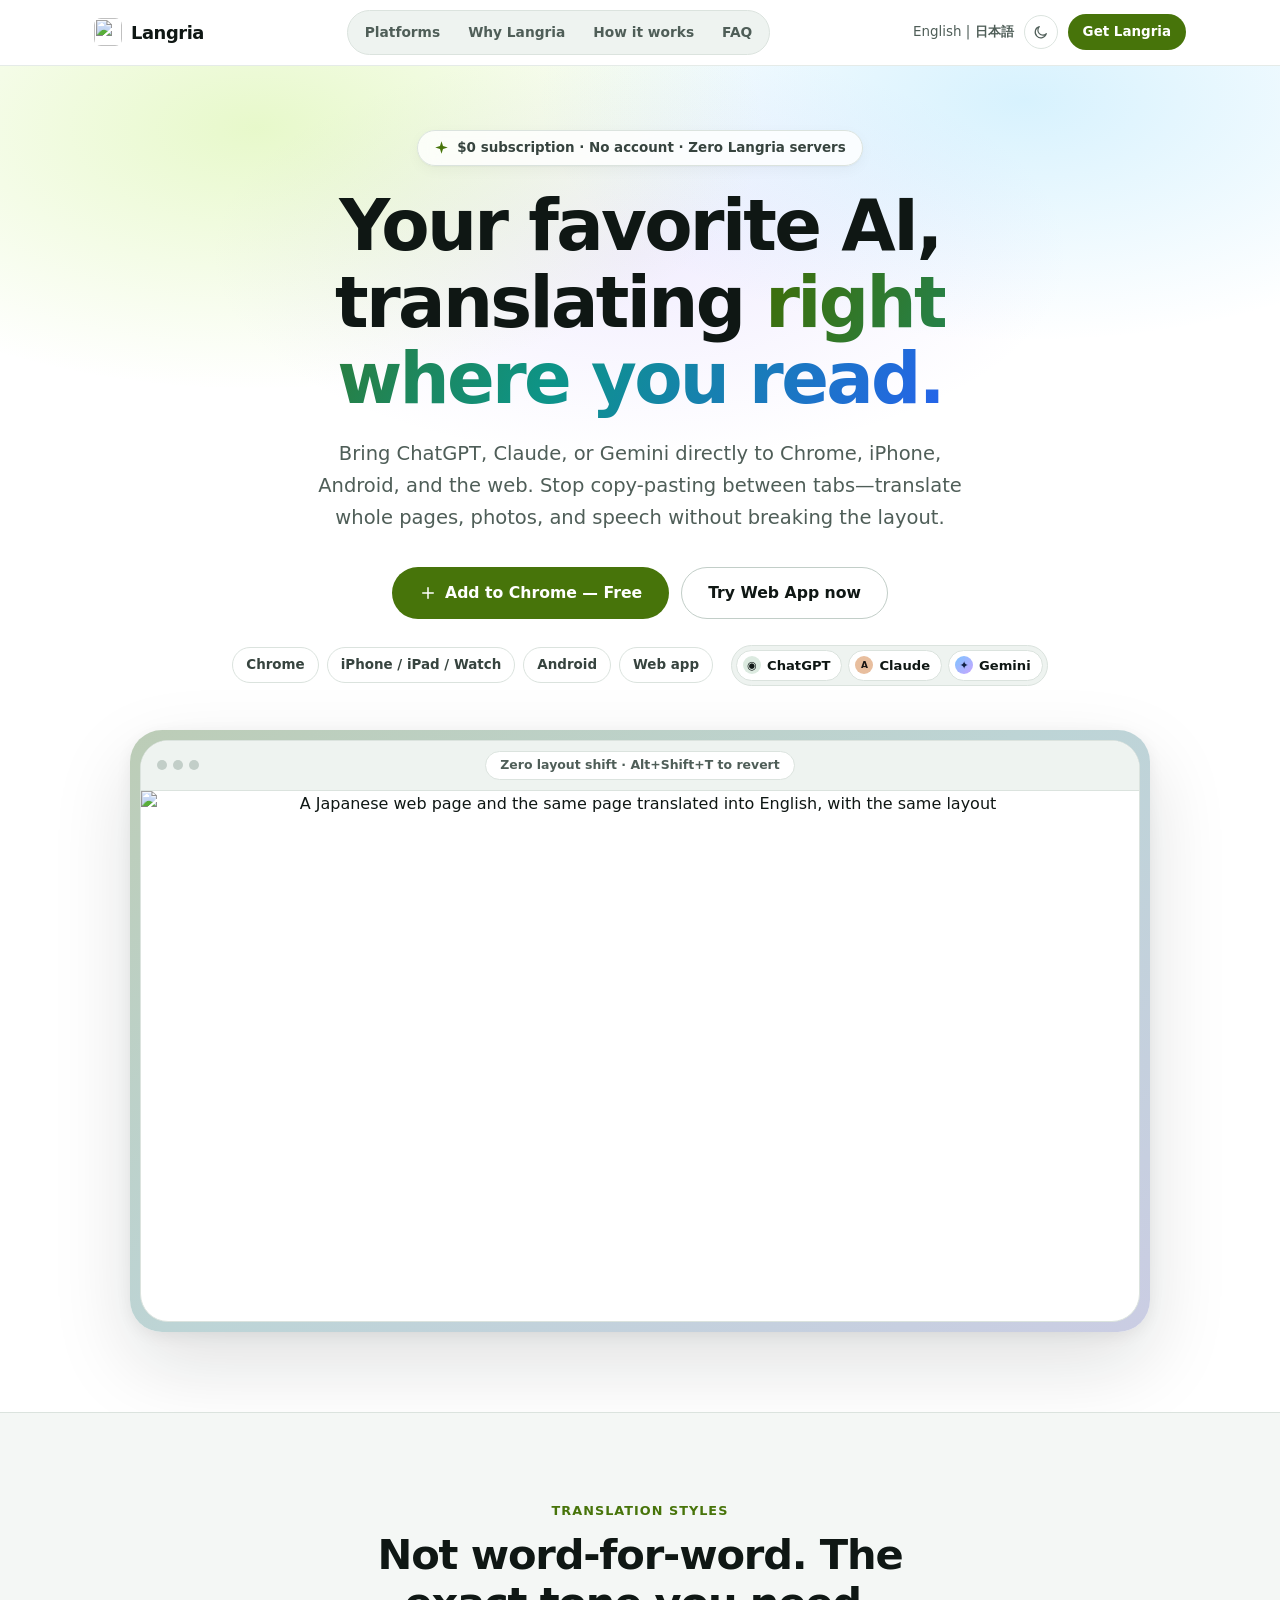
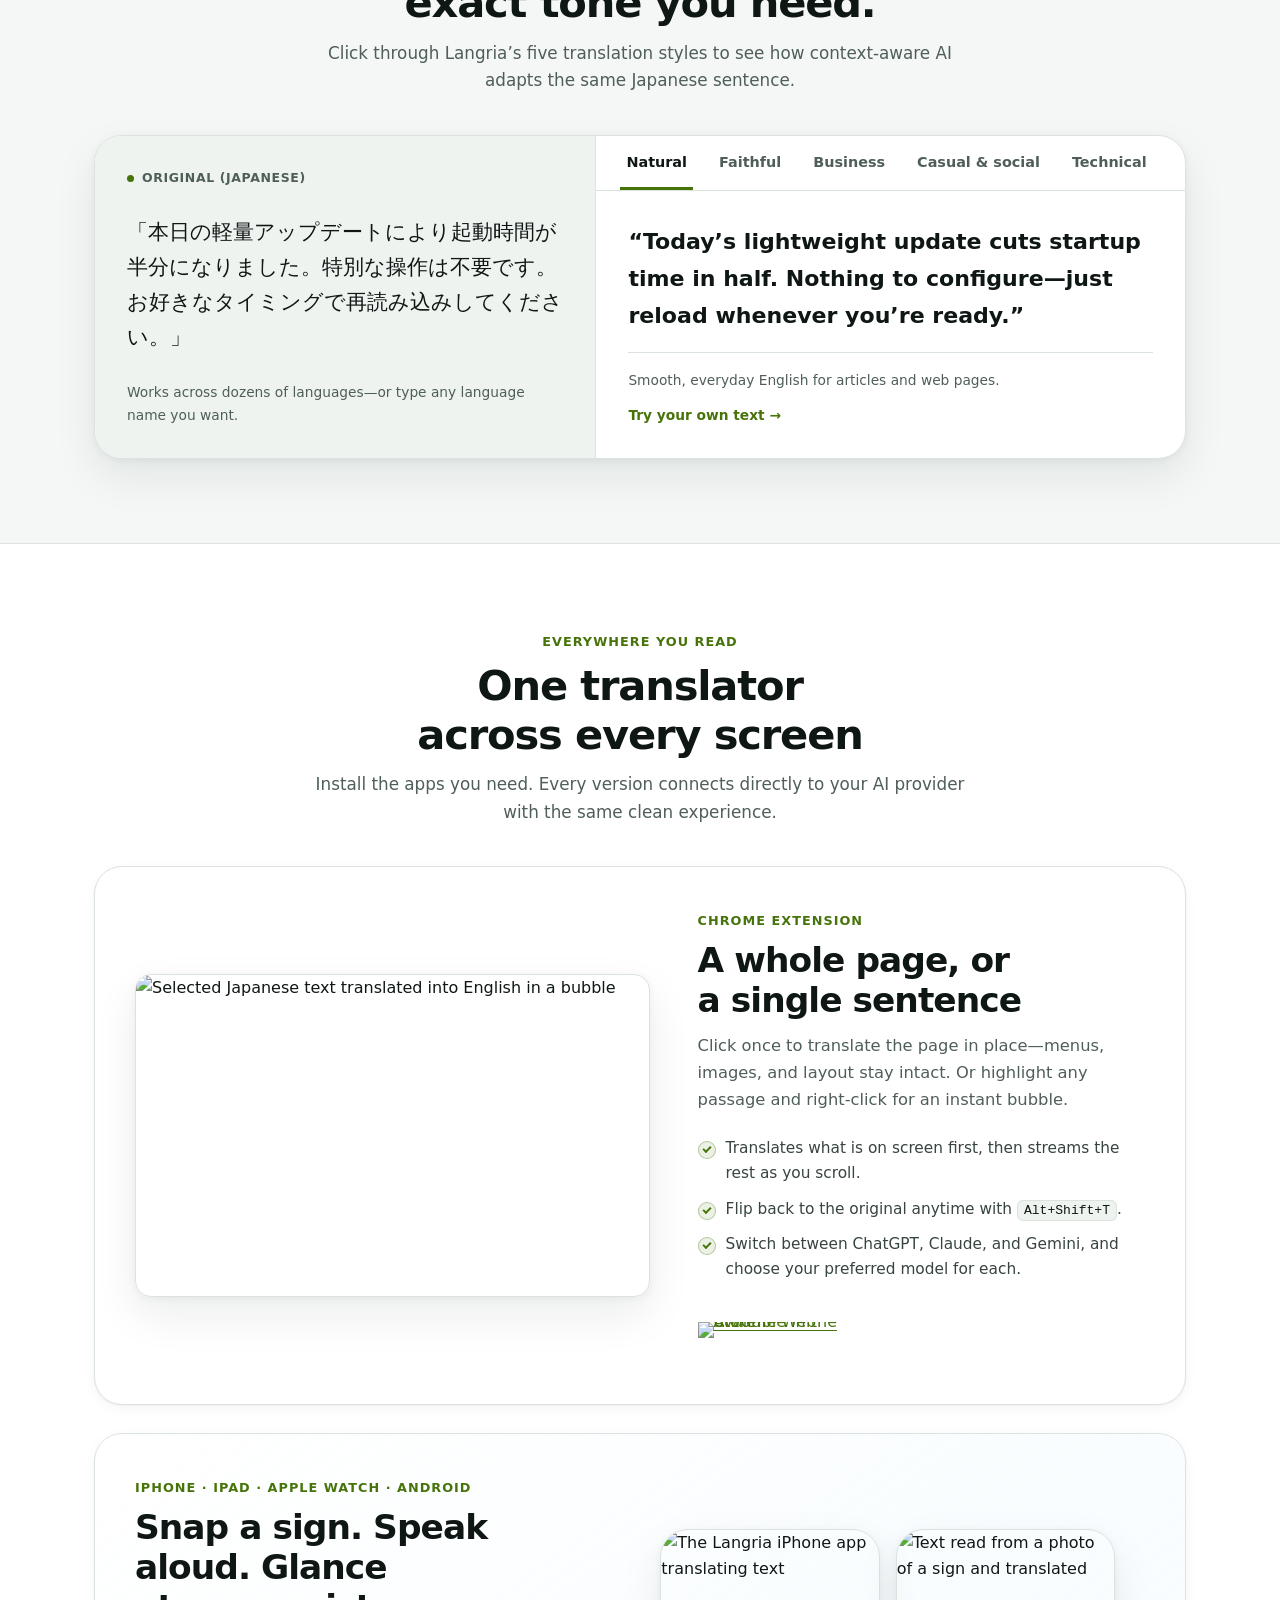
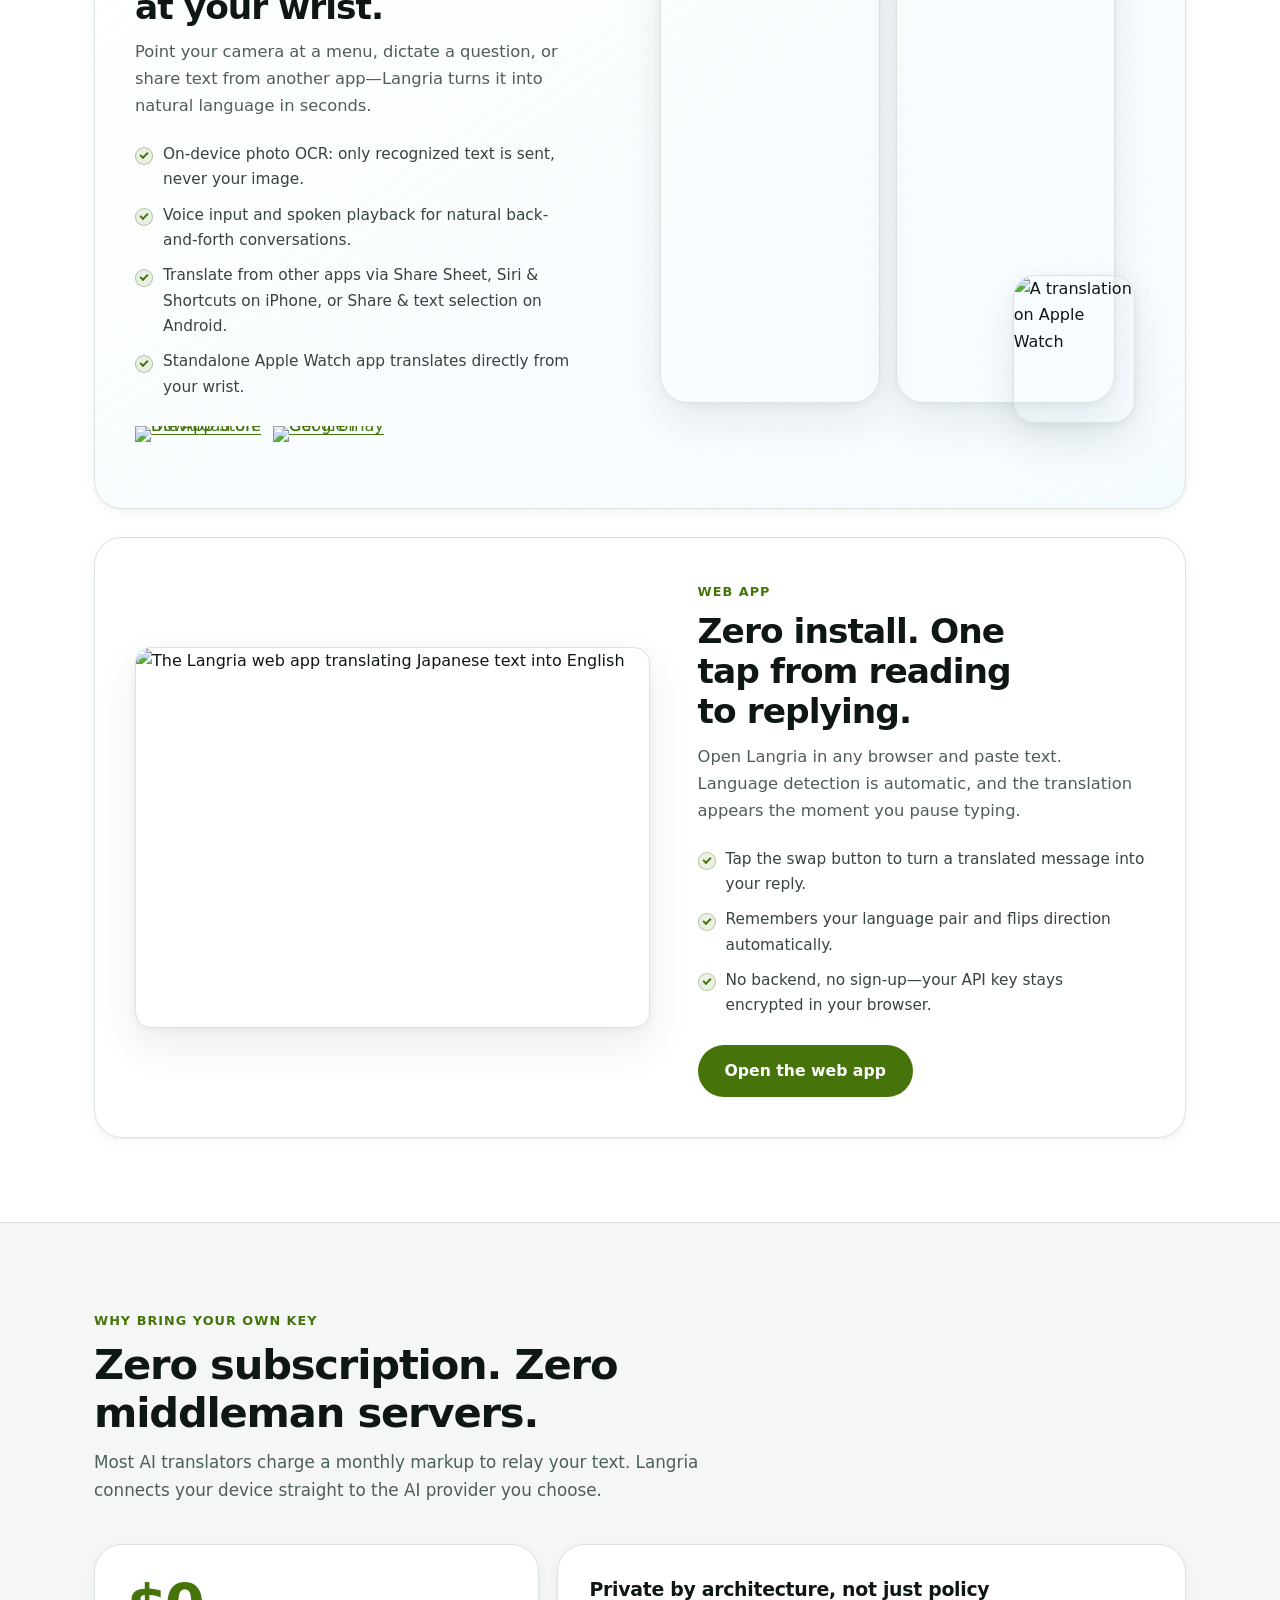
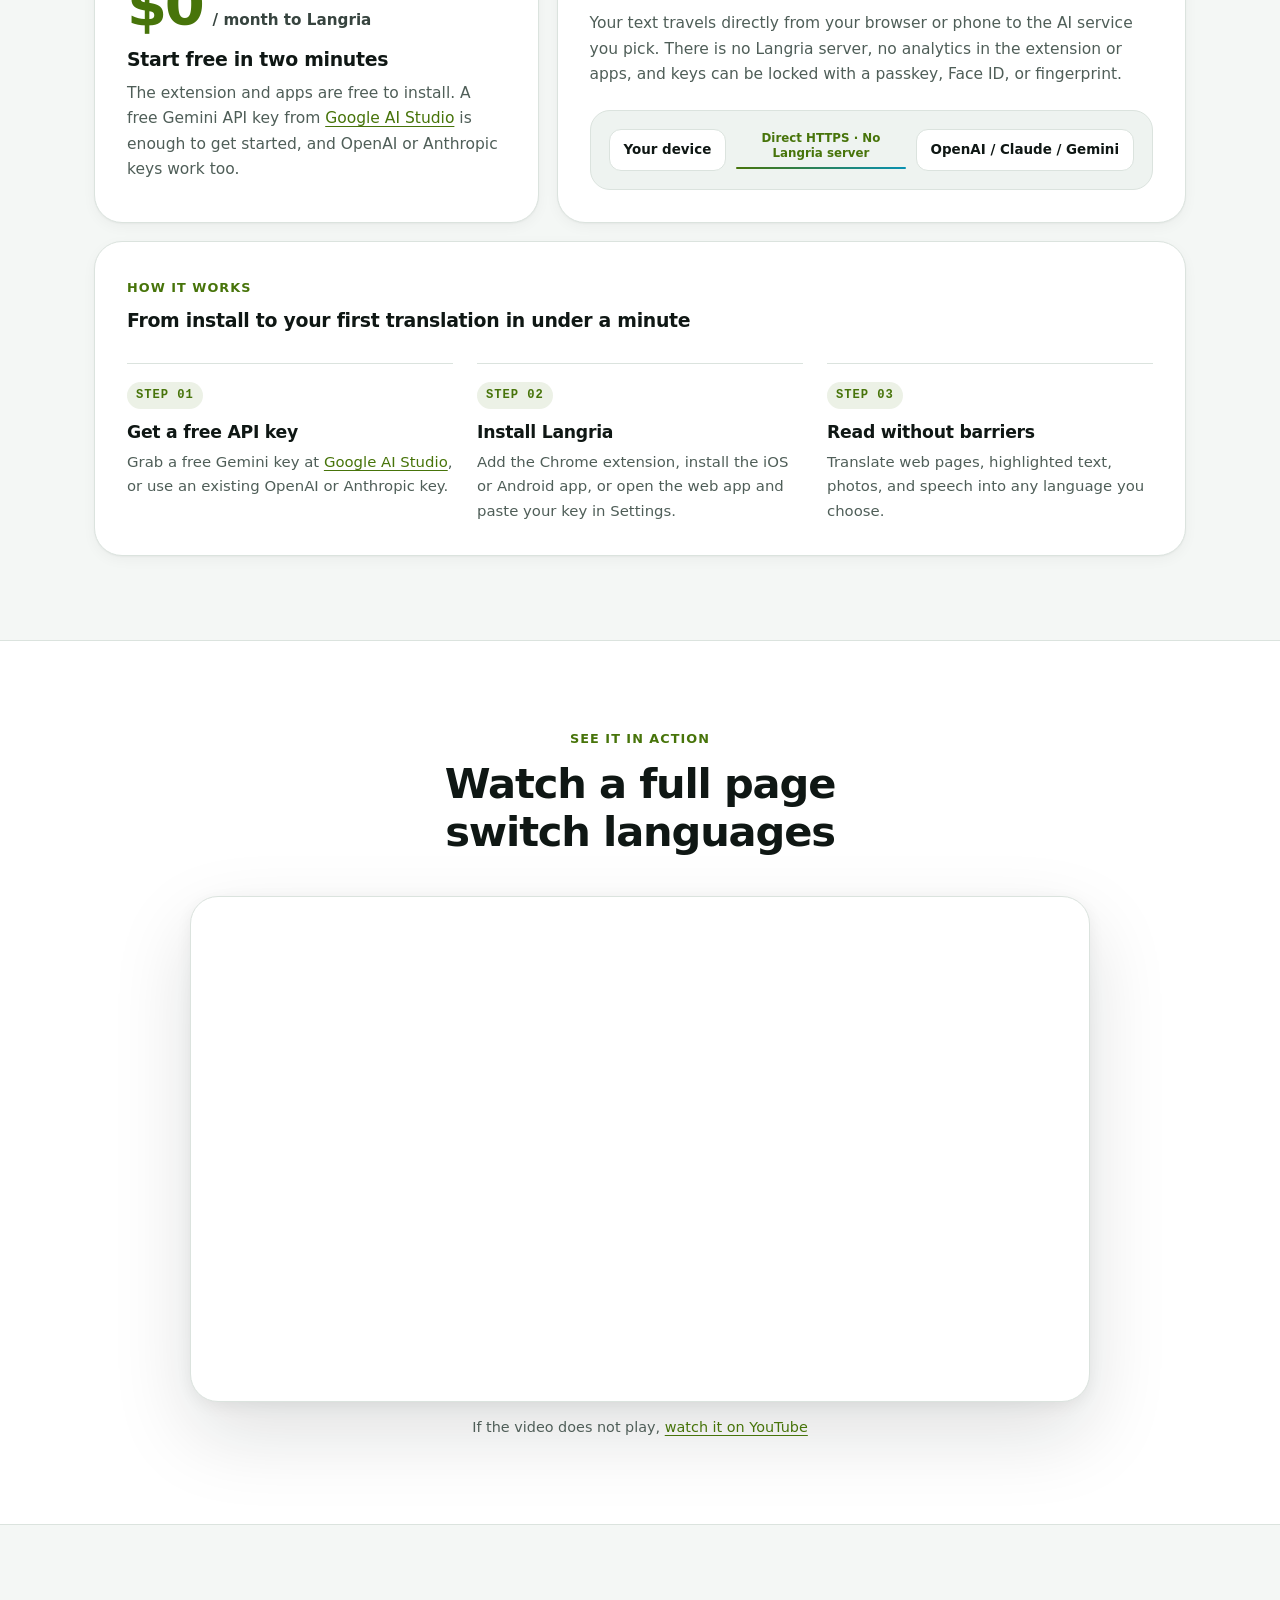
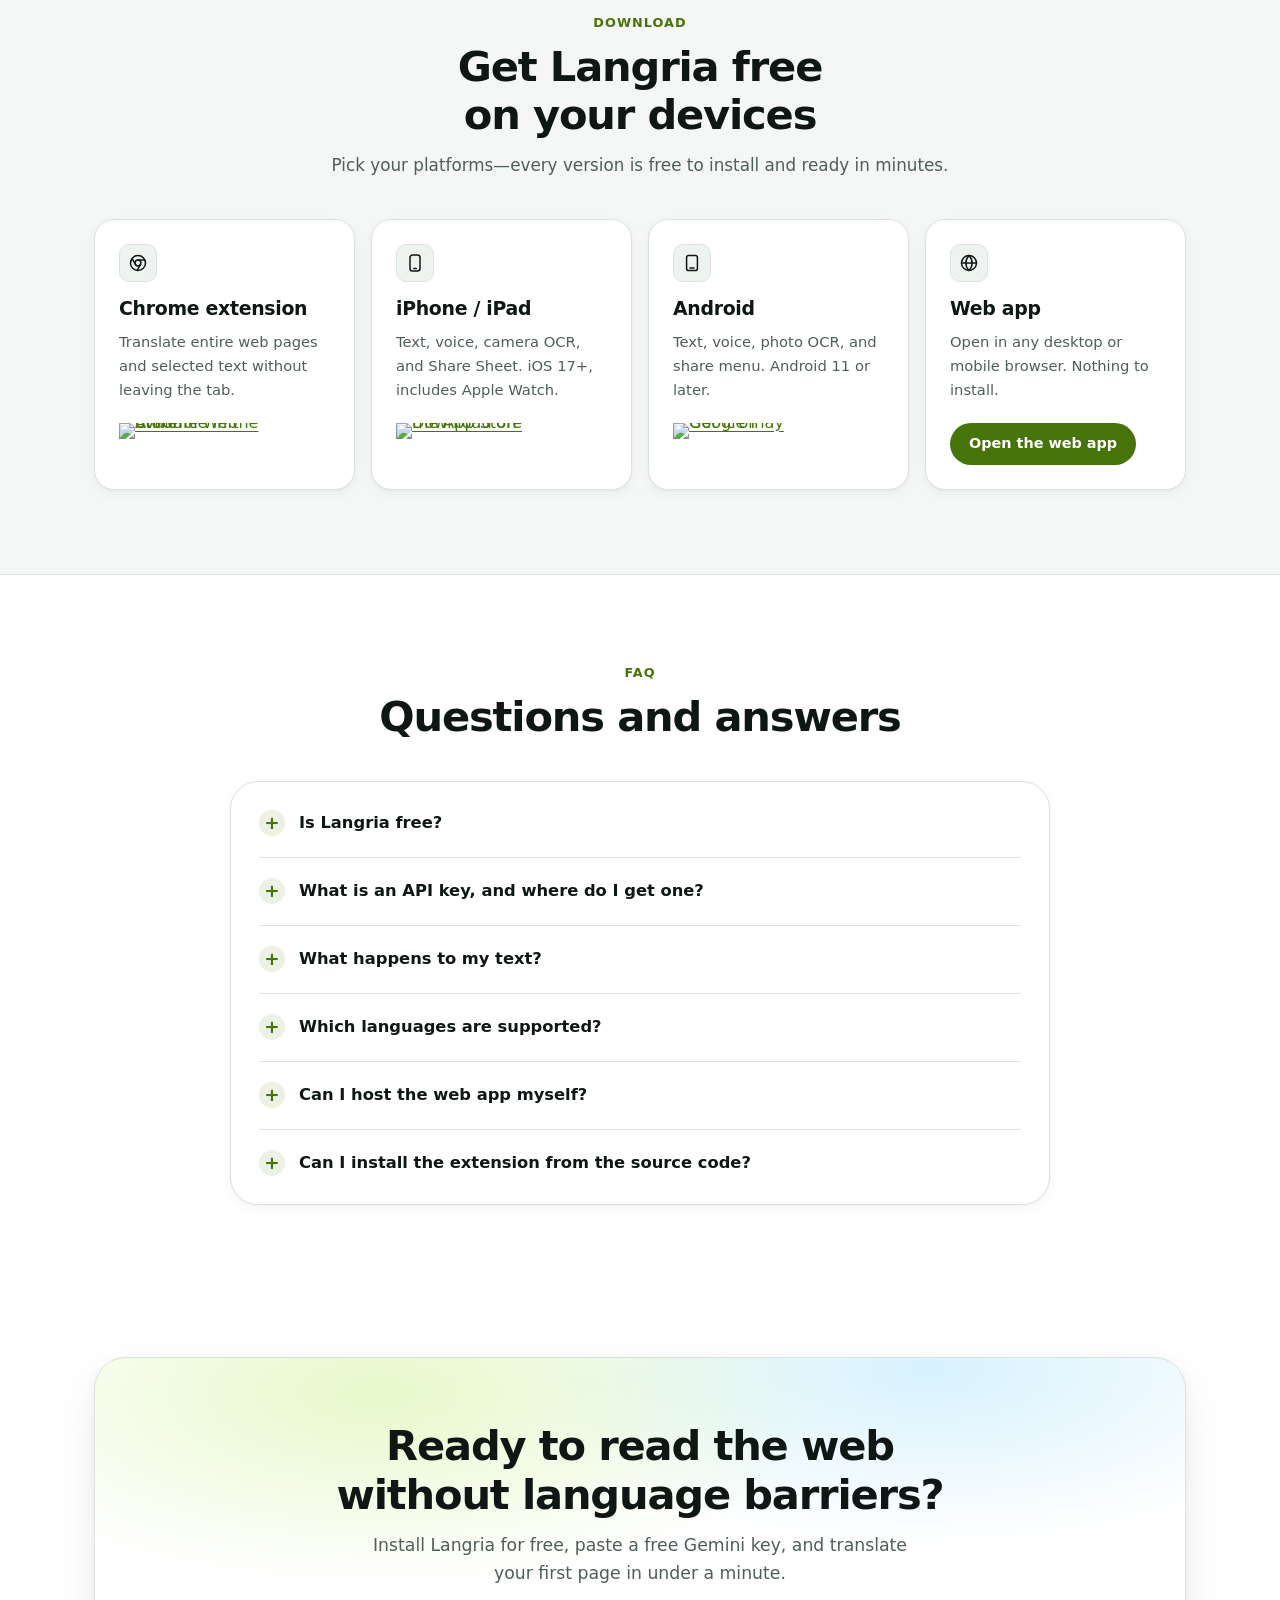
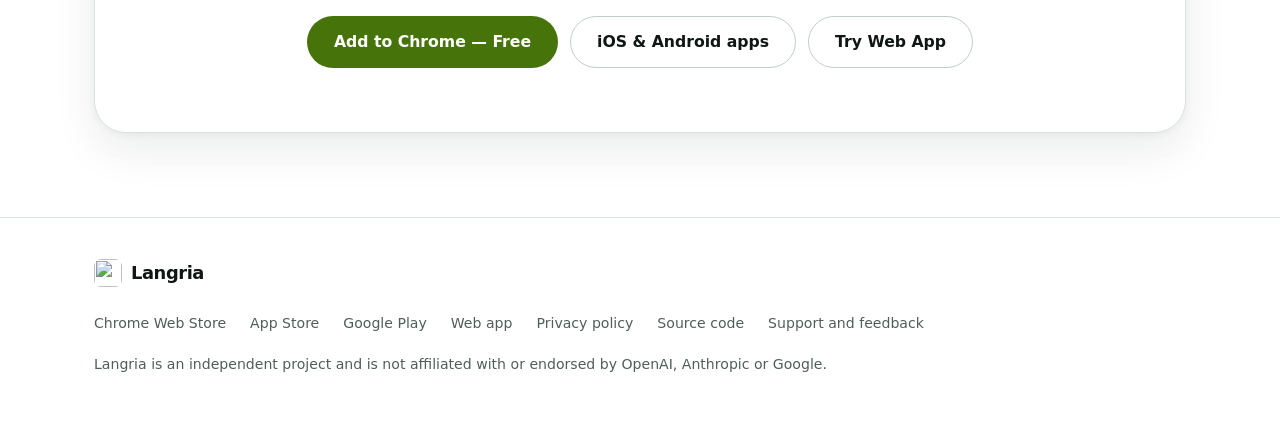
==== commit 3f571582: "紹介ページ: ランディングページの構成・デザイン・文章を刷新し、体験からダウンロードにつながる導線を強化 定型的な SaaS 風レイアウトから脱却し、訪れた人がすぐ価値を体感してインストールへ進めるよ" ====
--- a/docs/index.html
+++ b/docs/index.html
@@ -4,7 +4,7 @@
     <meta charset="UTF-8" />
     <meta name="viewport" content="width=device-width, initial-scale=1.0" />
     <title>Langria – AI Translator</title>
-    <meta name="description" content="Translate web pages or selected text into any language with ChatGPT, Claude or Gemini, using your own API key. Available as a Chrome extension, a web app and an iPhone / iPad app." />
+    <meta name="description" content="Translate web pages, selected text, photos and speech with ChatGPT, Claude or Gemini—using your own API key. Free Chrome extension, iPhone / iPad / Apple Watch app, Android app and web app." />
     <meta name="google-site-verification" content="jzSWXyYKKLvUwDRIymO8sKCNanj96cgn7cov-4KLkT0" />
     <link rel="canonical" href="https://langria.net/" />
     <link rel="alternate" hreflang="en" href="https://langria.net/" />
@@ -12,6 +12,7 @@
     <link rel="alternate" hreflang="x-default" href="https://langria.net/" />
     <script src="lang.js"></script>
     <script src="theme.js"></script>
+    <script src="landing.js" defer></script>
     <script async src="https://www.googletagmanager.com/gtm.js?id=GTM-W8S5STNC"></script>
     <script>
       window.dataLayer = window.dataLayer || [];
@@ -28,206 +29,296 @@
       <div class="wrap">
         <a class="brand" href="./"><img class="brand-mark" src="favicon.svg" alt="" />Langria</a>
         <nav class="site-nav" aria-label="Sections">
-          <a href="#features">Features</a>
+          <a href="#extension">Platforms</a>
+          <a href="#features">Why Langria</a>
           <a href="#get-started">How it works</a>
-          <a href="#download">Download</a>
           <a href="#faq">FAQ</a>
         </nav>
-        <nav class="lang-switch" aria-label="Language">English | <a href="ja.html" lang="ja">日本語</a></nav>
-        <button class="theme-toggle" id="themeToggle" type="button" aria-label="Dark mode" title="Dark mode" aria-pressed="false" hidden><svg class="icon-sun" viewBox="0 0 24 24" aria-hidden="true"><circle cx="12" cy="12" r="4.2"/><path d="M12 3v2.2M12 18.8V21M4.2 12H2M22 12h-2.2M5.6 5.6l1.5 1.5M16.9 16.9l1.5 1.5M18.4 5.6l-1.5 1.5M7.1 16.9l-1.5 1.5"/></svg><svg class="icon-moon" viewBox="0 0 24 24" aria-hidden="true"><path d="M20 14.5A8.5 8.5 0 1 1 9.5 4a7 7 0 0 0 10.5 10.5Z"/></svg></button>
+        <div class="header-actions">
+          <nav class="lang-switch" aria-label="Language">English | <a href="ja.html" lang="ja">日本語</a></nav>
+          <button class="theme-toggle" id="themeToggle" type="button" aria-label="Dark mode" title="Dark mode" aria-pressed="false" hidden><svg class="icon-sun" viewBox="0 0 24 24" aria-hidden="true"><circle cx="12" cy="12" r="4.2"/><path d="M12 3v2.2M12 18.8V21M4.2 12H2M22 12h-2.2M5.6 5.6l1.5 1.5M16.9 16.9l1.5 1.5M18.4 5.6l-1.5 1.5M7.1 16.9l-1.5 1.5"/></svg><svg class="icon-moon" viewBox="0 0 24 24" aria-hidden="true"><path d="M20 14.5A8.5 8.5 0 1 1 9.5 4a7 7 0 0 0 10.5 10.5Z"/></svg></button>
+          <a class="nav-cta" href="#download">Get Langria</a>
+        </div>
       </div>
     </header>
 
     <main>
       <section class="hero">
         <div class="wrap">
-          <p class="eyebrow">Chrome · iPhone · Android · Web</p>
-          <h1>Read the whole web in <em>your language</em></h1>
-          <p class="lead">Langria translates web pages, selected text, photos and speech with ChatGPT, Claude or Gemini, and keeps every page looking exactly as it did.</p>
+          <p class="spark-pill">
+            <svg class="spark-icon" viewBox="0 0 24 24" aria-hidden="true"><path d="M12 2l2.4 7.6L22 12l-7.6 2.4L12 22l-2.4-7.6L2 12l7.6-2.4z"/></svg>
+            $0 subscription · No account · Zero Langria servers
+          </p>
+          <h1>Your favorite AI,<br />translating <em>right where you read.</em></h1>
+          <p class="lead">Bring ChatGPT, Claude, or Gemini directly to Chrome, iPhone, Android, and the web. Stop copy-pasting between tabs—translate whole pages, photos, and speech without breaking the layout.</p>
           <div class="cta">
-            <a class="button" href="https://chromewebstore.google.com/detail/nkoehfnflmidmigojnlfldmmgjnnkmoa"><svg viewBox="0 0 24 24" aria-hidden="true"><path d="M12 5v14M5 12h14"/></svg>Add to Chrome – it’s free</a>
-            <a class="button secondary" href="app/">Try it in your browser</a>
-          </div>
-          <ul class="trust">
-            <li><svg viewBox="0 0 24 24" aria-hidden="true"><path d="M5 12.5l4.5 4.5L19 7"/></svg>Free to install</li>
-            <li><svg viewBox="0 0 24 24" aria-hidden="true"><path d="M5 12.5l4.5 4.5L19 7"/></svg>No Langria account</li>
-            <li><svg viewBox="0 0 24 24" aria-hidden="true"><path d="M5 12.5l4.5 4.5L19 7"/></svg>Your text never touches our servers</li>
-          </ul>
-          <div class="hero-shot">
-            <img class="on-light" src="images/en-extension-layout-light.png" width="1280" height="800" alt="A Japanese web page and the same page translated into English, with the same layout" /><img class="on-dark" src="images/en-3-layout.png" width="1280" height="800" alt="A Japanese web page and the same page translated into English, with the same layout" />
-          </div>
-        </div>
-      </section>
-
-      <div class="providers">
-        <div class="wrap">
-          <p>Powered by the AI you choose</p>
-          <strong>ChatGPT</strong><strong>Claude</strong><strong>Gemini</strong>
-        </div>
-      </div>
-
-      <section class="block" id="features">
+            <a class="button" href="https://chromewebstore.google.com/detail/nkoehfnflmidmigojnlfldmmgjnnkmoa"><svg viewBox="0 0 24 24" aria-hidden="true"><path d="M12 5v14M5 12h14"/></svg>Add to Chrome — Free</a>
+            <a class="button secondary" href="app/">Try Web App now</a>
+          </div>
+
+          <div class="hero-dock">
+            <div class="platform-jumps" aria-label="Jump to platform">
+              <a href="#extension">Chrome</a>
+              <a href="#ios">iPhone / iPad / Watch</a>
+              <a href="#android">Android</a>
+              <a href="#web-app">Web app</a>
+            </div>
+            <div class="provider-pills" aria-label="Supported AI providers">
+              <span class="provider-pill"><span class="provider-orb orb-openai" aria-hidden="true">◉</span>ChatGPT</span>
+              <span class="provider-pill"><span class="provider-orb orb-anthropic" aria-hidden="true">A</span>Claude</span>
+              <span class="provider-pill"><span class="provider-orb orb-gemini" aria-hidden="true">✦</span>Gemini</span>
+            </div>
+          </div>
+
+          <div class="hero-stage">
+            <div class="browser-shell">
+              <div class="browser-bar" aria-hidden="true">
+                <div class="browser-dots"><i></i><i></i><i></i></div>
+                <span class="browser-pill">Zero layout shift · Alt+Shift+T to revert</span>
+              </div>
+              <img class="on-light" src="images/en-extension-layout-light.png" width="1280" height="800" alt="A Japanese web page and the same page translated into English, with the same layout" /><img class="on-dark" src="images/en-3-layout.png" width="1280" height="800" alt="A Japanese web page and the same page translated into English, with the same layout" />
+            </div>
+          </div>
+        </div>
+      </section>
+
+      <section class="block tonal" id="demo">
+        <div class="wrap">
+          <div class="section-head center">
+            <span class="kicker">Translation styles</span>
+            <h2>Not word-for-word. The exact tone you need.</h2>
+            <p>Click through Langria’s five translation styles to see how context-aware AI adapts the same Japanese sentence.</p>
+          </div>
+
+          <div class="playground tabs reveal">
+            <div class="playground-grid">
+              <div class="playground-source">
+                <span class="pane-label"><i></i>Original (Japanese)</span>
+                <p class="source-quote" lang="ja">「本日の軽量アップデートにより起動時間が半分になりました。特別な操作は不要です。お好きなタイミングで再読み込みしてください。」</p>
+                <p class="source-hint">Works across dozens of languages—or type any language name you want.</p>
+              </div>
+              <div class="playground-output">
+                <div class="tabs-bar" role="tablist" focusgroup="tablist nomemory" aria-label="Translation styles">
+                  <button type="button" role="tab" id="tab-natural" aria-selected="true" focusgroupstart>Natural</button>
+                  <button type="button" role="tab" id="tab-faithful" aria-selected="false" tabindex="-1">Faithful</button>
+                  <button type="button" role="tab" id="tab-business" aria-selected="false" tabindex="-1">Business</button>
+                  <button type="button" role="tab" id="tab-casual" aria-selected="false" tabindex="-1">Casual &amp; social</button>
+                  <button type="button" role="tab" id="tab-technical" aria-selected="false" tabindex="-1">Technical</button>
+                </div>
+                <div class="tab-panels">
+                  <div role="tabpanel" aria-labelledby="tab-natural" tabindex="0">
+                    <div class="panel-inner">
+                      <p class="translated-quote">“Today’s lightweight update cuts startup time in half. Nothing to configure—just reload whenever you’re ready.”</p>
+                      <div class="panel-meta"><span>Smooth, everyday English for articles and web pages.</span><a href="app/">Try your own text →</a></div>
+                    </div>
+                  </div>
+                  <div role="tabpanel" aria-labelledby="tab-faithful" hidden="until-found">
+                    <div class="panel-inner">
+                      <p class="translated-quote">“Due to today’s lightweight update, startup time has been reduced by half. No special action is required. Please reload at your preferred timing.”</p>
+                      <div class="panel-meta"><span>Stays close to the original wording and structure.</span><a href="app/">Try your own text →</a></div>
+                    </div>
+                  </div>
+                  <div role="tabpanel" aria-labelledby="tab-business" hidden="until-found">
+                    <div class="panel-inner">
+                      <p class="translated-quote">“Following today’s lightweight update, startup times have been reduced by 50%. No action is required on your part—please refresh at your convenience.”</p>
+                      <div class="panel-meta"><span>Polished tone for emails, announcements, and clients.</span><a href="app/">Try your own text →</a></div>
+                    </div>
+                  </div>
+                  <div role="tabpanel" aria-labelledby="tab-casual" hidden="until-found">
+                    <div class="panel-inner">
+                      <p class="translated-quote">“We just dropped a lighter update that cuts startup time in half! Nothing you need to do—just hit refresh whenever you feel like it.”</p>
+                      <div class="panel-meta"><span>Friendly and conversational for posts, chats, and replies.</span><a href="app/">Try your own text →</a></div>
+                    </div>
+                  </div>
+                  <div role="tabpanel" aria-labelledby="tab-technical" hidden="until-found">
+                    <div class="panel-inner">
+                      <p class="translated-quote">“Today’s lightweight update reduces startup latency by 50%. No manual migration is required; reload the session when ready.”</p>
+                      <div class="panel-meta"><span>Precise terminology for docs, changelogs, and specs.</span><a href="app/">Try your own text →</a></div>
+                    </div>
+                  </div>
+                </div>
+              </div>
+            </div>
+          </div>
+        </div>
+      </section>
+
+      <section class="block">
+        <div class="wrap">
+          <div class="section-head center">
+            <span class="kicker">Everywhere you read</span>
+            <h2>One translator across every screen</h2>
+            <p>Install the apps you need. Every version connects directly to your AI provider with the same clean experience.</p>
+          </div>
+
+          <div class="platform-stack">
+            <article class="platform-card reveal" id="extension">
+              <div class="platform-media">
+                <img class="on-light" src="images/en-extension-selection-light.png" width="1280" height="800" loading="lazy" alt="Selected Japanese text translated into English in a bubble" /><img class="on-dark" src="images/en-2-selection.png" width="1280" height="800" loading="lazy" alt="Selected Japanese text translated into English in a bubble" />
+              </div>
+              <div class="platform-text">
+                <span class="kicker">Chrome extension</span>
+                <h2>A whole page, or a single sentence</h2>
+                <p>Click once to translate the page in place—menus, images, and layout stay intact. Or highlight any passage and right-click for an instant bubble.</p>
+                <ul class="checks">
+                  <li>Translates what is on screen first, then streams the rest as you scroll.</li>
+                  <li>Flip back to the original anytime with <kbd>Alt+Shift+T</kbd>.</li>
+                  <li>Switch between ChatGPT, Claude, and Gemini, and choose your preferred model for each.</li>
+                </ul>
+                <a class="store-badge" href="https://chromewebstore.google.com/detail/nkoehfnflmidmigojnlfldmmgjnnkmoa"><img class="on-light" src="images/chrome-web-store.png" width="142" height="40" alt="Available in the Chrome Web Store" /><img class="on-dark" src="images/chrome-web-store-border.png" width="142" height="40" alt="Available in the Chrome Web Store" /></a>
+              </div>
+            </article>
+
+            <article class="platform-card reverse mobile-stage reveal" id="ios">
+              <div class="platform-media phones">
+                <img class="on-light" src="images/en-ios-translate.png" width="1206" height="2622" loading="lazy" alt="The Langria iPhone app translating text" /><img class="on-dark" src="images/en-ios-translate-dark.png" width="1206" height="2622" loading="lazy" alt="The Langria iPhone app translating text" />
+                <img src="images/en-ios-photo.png" width="1206" height="2622" loading="lazy" alt="Text read from a photo of a sign and translated" />
+                <img class="watch" src="images/en-ios-watch.png" width="422" height="514" loading="lazy" alt="A translation on Apple Watch" />
+              </div>
+              <div class="platform-text">
+                <span class="kicker">iPhone · iPad · Apple Watch · Android</span>
+                <h2>Snap a sign. Speak aloud. Glance at your wrist.</h2>
+                <p>Point your camera at a menu, dictate a question, or share text from another app—Langria turns it into natural language in seconds.</p>
+                <ul class="checks">
+                  <li>On-device photo OCR: only recognized text is sent, never your image.</li>
+                  <li>Voice input and spoken playback for natural back-and-forth conversations.</li>
+                  <li>Translate from other apps via Share Sheet, Siri &amp; Shortcuts on iPhone, or Share &amp; text selection on Android.</li>
+                  <li>Standalone Apple Watch app translates directly from your wrist.</li>
+                </ul>
+                <div class="badges">
+                  <a class="store-badge" href="https://apps.apple.com/app/id6828902876"><img class="on-light" src="images/app-store-en-black.svg" width="120" height="40" alt="Download on the App Store" /><img class="on-dark" src="images/app-store-en-white.svg" width="120" height="40" alt="Download on the App Store" /></a>
+                  <a class="store-badge" href="https://play.google.com/store/apps/details?id=net.langria.app"><img src="images/google-play-en.png" width="134" height="40" alt="Get it on Google Play" /></a>
+                </div>
+              </div>
+            </article>
+
+            <article class="platform-card reveal" id="web-app">
+              <div class="platform-media">
+                <img class="on-light" src="images/en-web-app-light.png" width="1280" height="948" loading="lazy" alt="The Langria web app translating Japanese text into English" /><img class="on-dark" src="images/en-web-app-dark.png" width="1280" height="948" loading="lazy" alt="The Langria web app translating Japanese text into English" />
+              </div>
+              <div class="platform-text">
+                <span class="kicker">Web app</span>
+                <h2>Zero install. One tap from reading to replying.</h2>
+                <p>Open Langria in any browser and paste text. Language detection is automatic, and the translation appears the moment you pause typing.</p>
+                <ul class="checks">
+                  <li>Tap the swap button to turn a translated message into your reply.</li>
+                  <li>Remembers your language pair and flips direction automatically.</li>
+                  <li>No backend, no sign-up—your API key stays encrypted in your browser.</li>
+                </ul>
+                <a class="button" href="app/">Open the web app</a>
+              </div>
+            </article>
+          </div>
+        </div>
+      </section>
+
+      <section class="block tonal" id="features">
         <div class="wrap">
           <div class="section-head">
-            <span class="kicker">Why Langria</span>
-            <h2>Translation that feels native</h2>
-            <p>Modern AI models translate with context, so you get natural sentences instead of word-by-word output.</p>
-          </div>
-          <div class="benefits">
-            <div class="benefit">
-              <div class="icon"><svg viewBox="0 0 24 24" aria-hidden="true"><rect x="3" y="4" width="18" height="16" rx="2.5"/><path d="M3 9h18M8 13h8M8 16.5h5"/></svg></div>
-              <h3>Pages keep their look</h3>
-              <p>Only the text changes. Menus, images and layout stay where they are, and one click brings back the original.</p>
-            </div>
-            <div class="benefit">
-              <div class="icon"><svg viewBox="0 0 24 24" aria-hidden="true"><path d="M12 3l7.5 3v5.5c0 4.6-3.2 8.3-7.5 9.5-4.3-1.2-7.5-4.9-7.5-9.5V6z"/><path d="M9 12l2.2 2.2L15.5 10"/></svg></div>
-              <h3>Private by design</h3>
-              <p>Your text goes straight from your device to the AI service you pick. There is no Langria server, and API keys can be locked with a passkey or Face ID.</p>
-            </div>
-            <div class="benefit">
-              <div class="icon"><svg viewBox="0 0 24 24" aria-hidden="true"><circle cx="12" cy="12" r="9"/><path d="M3 12h18M12 3c2.5 2.6 3.8 5.6 3.8 9s-1.3 6.4-3.8 9c-2.5-2.6-3.8-5.6-3.8-9S9.5 5.6 12 3z"/></svg></div>
-              <h3>Any language, the right tone</h3>
-              <p>Dozens of languages, or type any other. Pick a style: Faithful, Natural, Business, Casual &amp; social or Technical.</p>
-            </div>
-          </div>
-        </div>
-      </section>
-
-      <section class="block alt">
-        <div class="wrap">
-          <div class="feature" id="extension">
-            <div class="feature-media">
-              <img class="on-light" src="images/en-extension-selection-light.png" width="1280" height="800" loading="lazy" alt="Selected Japanese text translated into English in a bubble" /><img class="on-dark" src="images/en-2-selection.png" width="1280" height="800" loading="lazy" alt="Selected Japanese text translated into English in a bubble" />
-            </div>
-            <div class="feature-text">
-              <span class="kicker">Chrome extension</span>
-              <h2>A whole page, or just one sentence</h2>
-              <p>Translate the page you are reading with one click, or select a passage and right-click for a quick translation in a bubble.</p>
-              <ul class="checks">
-                <li>What is on screen is translated first; the rest follows as you scroll.</li>
-                <li>Switch back to the original at any time with Alt+Shift+T.</li>
-                <li>Switch between ChatGPT, Claude and Gemini, and pick the model for each.</li>
-              </ul>
-              <a class="store-badge" href="https://chromewebstore.google.com/detail/nkoehfnflmidmigojnlfldmmgjnnkmoa"><img class="on-light" src="images/chrome-web-store.png" width="142" height="40" alt="Available in the Chrome Web Store" /><img class="on-dark" src="images/chrome-web-store-border.png" width="142" height="40" alt="Available in the Chrome Web Store" /></a>
-            </div>
-          </div>
-
-          <div class="feature reverse" id="ios">
-            <div class="feature-media phones">
-              <img class="on-light" src="images/en-ios-translate.png" width="1206" height="2622" loading="lazy" alt="The Langria iPhone app translating text" /><img class="on-dark" src="images/en-ios-translate-dark.png" width="1206" height="2622" loading="lazy" alt="The Langria iPhone app translating text" />
-              <img src="images/en-ios-photo.png" width="1206" height="2622" loading="lazy" alt="Text read from a photo of a sign and translated" />
-              <img class="watch" src="images/en-ios-watch.png" width="422" height="514" loading="lazy" alt="A translation on Apple Watch" />
-            </div>
-            <div class="feature-text">
-              <span class="kicker">iPhone, iPad, Apple Watch and Android</span>
-              <h2>Snap it. Say it. Understand it.</h2>
-              <p>Take a photo of a sign or a menu, speak into your phone, or paste a message. Langria translates it in seconds.</p>
-              <ul class="checks">
-                <li>Text in photos is read on the device; only the text is sent, never the image.</li>
-                <li>Voice input, and the translation read aloud.</li>
-                <li>Translate from other apps with Siri and Shortcuts on iPhone, or the share and text selection menus on Android.</li>
-                <li>Apple Watch translates on its own once you turn it on.</li>
-              </ul>
-              <div class="badges">
-                <a class="store-badge" href="https://apps.apple.com/app/id6828902876"><img class="on-light" src="images/app-store-en-black.svg" width="120" height="40" alt="Download on the App Store" /><img class="on-dark" src="images/app-store-en-white.svg" width="120" height="40" alt="Download on the App Store" /></a>
-                <a class="store-badge" href="https://play.google.com/store/apps/details?id=net.langria.app"><img src="images/google-play-en.png" width="134" height="40" alt="Get it on Google Play" /></a>
-              </div>
-            </div>
-          </div>
-
-          <div class="feature" id="web-app">
-            <div class="feature-media">
-              <img class="on-light" src="images/en-web-app-light.png" width="1280" height="948" loading="lazy" alt="The Langria web app translating Japanese text into English" /><img class="on-dark" src="images/en-web-app-dark.png" width="1280" height="948" loading="lazy" alt="The Langria web app translating Japanese text into English" />
-            </div>
-            <div class="feature-text">
-              <span class="kicker">Web app</span>
-              <h2>Nothing to install</h2>
-              <p>Type or paste text in any browser. The language is detected automatically and the translation appears as soon as you stop typing.</p>
-              <ul class="checks">
-                <li>The swap button turns a translation into a reply in one tap.</li>
-                <li>Remembers your language pair and switches direction for you.</li>
-                <li>Light and dark mode. Your API key stays in your browser.</li>
-              </ul>
-              <a class="button" href="app/">Open the web app</a>
-            </div>
+            <span class="kicker">Why bring your own key</span>
+            <h2>Zero subscription. Zero middleman servers.</h2>
+            <p>Most AI translators charge a monthly markup to relay your text. Langria connects your device straight to the AI provider you choose.</p>
+          </div>
+
+          <div class="byok-grid">
+            <article class="bento-card bento-span-5 reveal">
+              <div>
+                <div class="stat-hero"><strong>$0</strong><span>/ month to Langria</span></div>
+                <h3>Start free in two minutes</h3>
+                <p>The extension and apps are free to install. A free Gemini API key from <a href="https://aistudio.google.com/apikey">Google AI Studio</a> is enough to get started, and OpenAI or Anthropic keys work too.</p>
+              </div>
+            </article>
+
+            <article class="bento-card bento-span-7 reveal">
+              <div>
+                <h3>Private by architecture, not just policy</h3>
+                <p>Your text travels directly from your browser or phone to the AI service you pick. There is no Langria server, no analytics in the extension or apps, and keys can be locked with a passkey, Face ID, or fingerprint.</p>
+              </div>
+              <div class="privacy-flow" aria-hidden="true">
+                <span class="flow-node">Your device</span>
+                <span class="flow-link"><span class="flow-badge">Direct HTTPS · No Langria server</span><span class="flow-line"></span></span>
+                <span class="flow-node">OpenAI / Claude / Gemini</span>
+              </div>
+            </article>
+
+            <article class="bento-card bento-span-12 reveal" id="get-started">
+              <div>
+                <span class="kicker">How it works</span>
+                <h3>From install to your first translation in under a minute</h3>
+              </div>
+              <ol class="steps-inline">
+                <li>
+                  <h3>Get a free API key</h3>
+                  <p>Grab a free Gemini key at <a href="https://aistudio.google.com/apikey">Google AI Studio</a>, or use an existing OpenAI or Anthropic key.</p>
+                </li>
+                <li>
+                  <h3>Install Langria</h3>
+                  <p>Add the Chrome extension, install the iOS or Android app, or open the web app and paste your key in Settings.</p>
+                </li>
+                <li>
+                  <h3>Read without barriers</h3>
+                  <p>Translate web pages, highlighted text, photos, and speech into any language you choose.</p>
+                </li>
+              </ol>
+            </article>
           </div>
         </div>
       </section>
 
       <section class="block">
         <div class="wrap">
-          <div class="section-head">
+          <div class="section-head center">
             <span class="kicker">See it in action</span>
-            <h2>Watch a page change language</h2>
-          </div>
-          <figure class="video">
+            <h2>Watch a full page switch languages</h2>
+          </div>
+          <figure class="video reveal">
             <div class="video-frame"><iframe src="https://www.youtube.com/embed/pljnY8G_Ywo" title="Langria Chrome extension demo" loading="lazy" allow="accelerometer; autoplay; clipboard-write; encrypted-media; gyroscope; picture-in-picture; web-share" referrerpolicy="strict-origin-when-cross-origin" allowfullscreen></iframe></div>
             <figcaption>If the video does not play, <a href="https://www.youtube.com/watch?v=pljnY8G_Ywo">watch it on YouTube</a></figcaption>
           </figure>
         </div>
       </section>
 
-      <section class="block alt" id="get-started">
-        <div class="wrap">
-          <div class="section-head">
-            <span class="kicker">How it works</span>
-            <h2>Up and running in a few minutes</h2>
-            <p>Langria uses your own API key, so you get the AI service directly, with no middleman.</p>
-          </div>
-          <ol class="steps">
-            <li>
-              <h3>Get an API key</h3>
-              <p>A free Gemini API key from <a href="https://aistudio.google.com/apikey">Google AI Studio</a> is enough to start. Keys for OpenAI and Anthropic work too.</p>
-            </li>
-            <li>
-              <h3>Install Langria</h3>
-              <p>Add it to Chrome, get the app for your phone, or open the web app, then paste your key into Settings.</p>
-            </li>
-            <li>
-              <h3>Translate anything</h3>
-              <p>Web pages, selected text, messages, photos and your voice, into the language you choose.</p>
-            </li>
-          </ol>
-        </div>
-      </section>
-
-      <section class="block" id="download">
-        <div class="wrap">
-          <div class="section-head">
+      <section class="block tonal" id="download">
+        <div class="wrap">
+          <div class="section-head center">
             <span class="kicker">Download</span>
-            <h2>Use it everywhere you read</h2>
-            <p>Free on every platform. Pick the ones that fit how you read.</p>
+            <h2>Get Langria free on your devices</h2>
+            <p>Pick your platforms—every version is free to install and ready in minutes.</p>
           </div>
           <div class="downloads">
-            <div class="download" id="install">
+            <div class="download reveal" id="install">
+              <div class="download-icon"><svg viewBox="0 0 24 24" aria-hidden="true"><circle cx="12" cy="12" r="9"/><circle cx="12" cy="12" r="3.5"/><path d="M12 8.5h7.8M9 13.8l-3.9-6.7M15 13.8l-3.9 6.7"/></svg></div>
               <h3>Chrome extension</h3>
-              <p>Translate web pages and selected text in place.</p>
+              <p>Translate entire web pages and selected text without leaving the tab.</p>
               <a class="store-badge" href="https://chromewebstore.google.com/detail/nkoehfnflmidmigojnlfldmmgjnnkmoa"><img class="on-light" src="images/chrome-web-store.png" width="142" height="40" alt="Available in the Chrome Web Store" /><img class="on-dark" src="images/chrome-web-store-border.png" width="142" height="40" alt="Available in the Chrome Web Store" /></a>
             </div>
-            <div class="download">
+            <div class="download reveal">
+              <div class="download-icon"><svg viewBox="0 0 24 24" aria-hidden="true"><rect x="6" y="2.5" width="12" height="19" rx="3"/><path d="M10.5 18.5h3"/></svg></div>
               <h3>iPhone / iPad</h3>
-              <p>Text, voice and photos. iOS 17 or later, with Apple Watch support.</p>
+              <p>Text, voice, camera OCR, and Share Sheet. iOS 17+, includes Apple Watch.</p>
               <a class="store-badge" href="https://apps.apple.com/app/id6828902876"><img class="on-light" src="images/app-store-en-black.svg" width="120" height="40" alt="Download on the App Store" /><img class="on-dark" src="images/app-store-en-white.svg" width="120" height="40" alt="Download on the App Store" /></a>
             </div>
-            <div class="download" id="android">
+            <div class="download reveal" id="android">
+              <div class="download-icon"><svg viewBox="0 0 24 24" aria-hidden="true"><rect x="5.5" y="3" width="13" height="18" rx="2.5"/><path d="M9.5 18h5"/></svg></div>
               <h3>Android</h3>
-              <p>Text, voice and photos on phones and tablets. Android 11 or later.</p>
+              <p>Text, voice, photo OCR, and share menu. Android 11 or later.</p>
               <a class="store-badge" href="https://play.google.com/store/apps/details?id=net.langria.app"><img src="images/google-play-en.png" width="134" height="40" alt="Get it on Google Play" /></a>
             </div>
-            <div class="download">
+            <div class="download reveal">
+              <div class="download-icon"><svg viewBox="0 0 24 24" aria-hidden="true"><circle cx="12" cy="12" r="9"/><path d="M3 12h18M12 3c2.5 2.6 3.8 5.6 3.8 9s-1.3 6.4-3.8 9c-2.5-2.6-3.8-5.6-3.8-9S9.5 5.6 12 3z"/></svg></div>
               <h3>Web app</h3>
-              <p>Type or paste text in any browser. Nothing to install.</p>
+              <p>Open in any desktop or mobile browser. Nothing to install.</p>
               <a class="button" href="app/">Open the web app</a>
             </div>
           </div>
         </div>
       </section>
 
-      <section class="block alt" id="faq">
-        <div class="wrap">
-          <div class="section-head">
+      <section class="block" id="faq" aria-labelledby="faq-heading">
+        <div class="wrap">
+          <div class="section-head center">
             <span class="kicker">FAQ</span>
-            <h2>Questions and answers</h2>
+            <h2 id="faq-heading">Questions and answers</h2>
           </div>
           <div class="faq">
             <details>
@@ -260,11 +351,14 @@
 
       <section class="closing">
         <div class="wrap">
-          <h2>Start reading in your language</h2>
-          <p>Install Langria for free and translate your first page in under a minute.</p>
-          <div class="cta">
-            <a class="button" href="https://chromewebstore.google.com/detail/nkoehfnflmidmigojnlfldmmgjnnkmoa">Add to Chrome</a>
-            <a class="button secondary" href="#download">Get the mobile apps</a>
+          <div class="closing-card reveal">
+            <h2>Ready to read the web without language barriers?</h2>
+            <p>Install Langria for free, paste a free Gemini key, and translate your first page in under a minute.</p>
+            <div class="cta">
+              <a class="button" href="https://chromewebstore.google.com/detail/nkoehfnflmidmigojnlfldmmgjnnkmoa">Add to Chrome — Free</a>
+              <a class="button secondary" href="#download">iOS &amp; Android apps</a>
+              <a class="button secondary" href="app/">Try Web App</a>
+            </div>
           </div>
         </div>
       </section>
--- a/docs/site.css
+++ b/docs/site.css
@@ -1,168 +1,1017 @@
 /* Styles for the project pages (index.html / ja.html). The privacy policy uses privacy/privacy.css. */
-:root { color-scheme:light; --bg:#f5f6f2; --bg-alt:#eceee6; --surface:#ffffff; --line:#dde2d9; --text:#161a17; --muted:#5c6660; --accent:#5f8a1a; --accent-ink:#ffffff; --accent-soft:rgba(95,138,26,.12); --glow:rgba(200,248,89,.45); --card-line:#d9dfd2; --shadow:0 1px 2px rgba(22,26,23,.05), 0 12px 32px rgba(22,26,23,.08); --shot-shadow:0 2px 6px rgba(22,26,23,.06), 0 24px 60px rgba(22,26,23,.14); }
-@media (prefers-color-scheme: dark) { :root:not([data-theme="light"]) { color-scheme:dark; --bg:#0b0e0f; --bg-alt:#111516; --surface:#171c1d; --line:#2a3233; --text:#edf0ea; --muted:#9aa39f; --accent:#c8f859; --accent-ink:#10140a; --accent-soft:rgba(200,248,89,.12); --glow:rgba(200,248,89,.16); --card-line:#2e3839; --shadow:inset 0 1px 0 rgba(255,255,255,.04), 0 12px 32px rgba(0,0,0,.45); --shot-shadow:0 24px 60px rgba(0,0,0,.6); } }
-:root[data-theme="dark"] { color-scheme:dark; --bg:#0b0e0f; --bg-alt:#111516; --surface:#171c1d; --line:#2a3233; --text:#edf0ea; --muted:#9aa39f; --accent:#c8f859; --accent-ink:#10140a; --accent-soft:rgba(200,248,89,.12); --glow:rgba(200,248,89,.16); --card-line:#2e3839; --shadow:inset 0 1px 0 rgba(255,255,255,.04), 0 12px 32px rgba(0,0,0,.45); --shot-shadow:0 24px 60px rgba(0,0,0,.6); }
-
-* { box-sizing:border-box; }
-html { scroll-behavior:smooth; scroll-padding-top:72px; }
-body { margin:0; background:var(--bg); color:var(--text); font-family:system-ui,-apple-system,"Segoe UI","Hiragino Sans","Noto Sans JP",sans-serif; line-height:1.7; -webkit-font-smoothing:antialiased; }
-a { color:var(--accent); }
-img { max-width:100%; }
-code { font-family:ui-monospace,SFMono-Regular,Menlo,monospace; font-size:.88em; overflow-wrap:anywhere; background:var(--accent-soft); padding:1px 5px; border-radius:5px; }
-.wrap { max-width:1120px; margin:0 auto; padding:0 20px; }
-
-/* Header */
-.site-header { position:sticky; top:0; z-index:10; background:color-mix(in srgb, var(--bg) 82%, transparent); backdrop-filter:saturate(1.4) blur(14px); -webkit-backdrop-filter:saturate(1.4) blur(14px); border-bottom:1px solid color-mix(in srgb, var(--line) 70%, transparent); }
-.site-header .wrap { display:flex; align-items:center; gap:20px; height:60px; }
-.brand { display:inline-flex; align-items:center; gap:8px; font-weight:800; font-size:1.15rem; color:var(--text); text-decoration:none; letter-spacing:-.01em; }
-.brand-mark { width:26px; height:26px; }
-.site-nav { display:flex; gap:22px; margin-left:auto; font-size:.93rem; }
-.site-nav a { color:var(--muted); text-decoration:none; font-weight:600; }
-.site-nav a:hover { color:var(--text); }
-.lang-switch { font-size:.9rem; color:var(--muted); white-space:nowrap; }
-.lang-switch a { color:var(--muted); font-weight:600; text-decoration:none; }
-.lang-switch a:hover { color:var(--text); }
-.theme-toggle { display:grid; place-items:center; padding:7px; border:1px solid var(--line); border-radius:999px; background:var(--surface); color:var(--muted); cursor:pointer; }
-.theme-toggle:hover { color:var(--text); }
-.theme-toggle[hidden] { display:none; }
-.theme-toggle svg { width:18px; height:18px; fill:none; stroke:currentColor; stroke-width:1.7; stroke-linecap:round; stroke-linejoin:round; }
-.theme-toggle .icon-sun, :root[data-theme="dark"] .theme-toggle .icon-moon { display:none; }
-:root[data-theme="dark"] .theme-toggle .icon-sun { display:block; }
-@media (prefers-color-scheme: dark) { :root:not([data-theme="light"]) .theme-toggle .icon-moon { display:none; } :root:not([data-theme="light"]) .theme-toggle .icon-sun { display:block; } }
-
-/* Buttons */
-.button { display:inline-flex; align-items:center; justify-content:center; gap:8px; min-height:46px; padding:10px 22px; border-radius:999px; background:var(--accent); color:var(--accent-ink); border:1px solid var(--accent); font-weight:700; text-decoration:none; transition:transform .15s, box-shadow .15s; }
-.button:hover { transform:translateY(-1px); box-shadow:0 6px 18px var(--accent-soft); }
-.button.secondary { background:var(--surface); color:var(--text); border-color:var(--line); }
-.button svg { width:18px; height:18px; fill:none; stroke:currentColor; stroke-width:2; stroke-linecap:round; stroke-linejoin:round; }
-.store-badge { display:inline-block; line-height:0; }
-.store-badge img { display:block; width:auto; height:44px; }
-.badges { display:flex; flex-wrap:wrap; align-items:center; gap:12px; }
-
-/* Images with a light and a dark version: .on-light shows in light mode, .on-dark in dark mode. */
-:root .on-dark, :root[data-theme="dark"] .on-light { display:none; }
-:root[data-theme="dark"] .on-dark { display:block; }
-@media (prefers-color-scheme: dark) { :root:not([data-theme="light"]) .on-light { display:none; } :root:not([data-theme="light"]) .on-dark { display:block; } }
+:root {
+  color-scheme: light;
+  --bg: #ffffff;
+  --bg-subtle: #f4f7f5;
+  --surface: #ffffff;
+  --surface-tonal: #eef3f0;
+  --surface-elevated: #ffffff;
+  --line: #dbe3de;
+  --line-strong: #c2cec8;
+  --text: #0f1714;
+  --text-secondary: #37443f;
+  --muted: #4f5e58;
+  --accent: #47740a;
+  --accent-bright: #588d10;
+  --accent-ink: #ffffff;
+  --accent-soft: rgba(71, 116, 10, 0.1);
+  --gemini-blue: #2563eb;
+  --gemini-cyan: #0891b2;
+  --gemini-violet: #7c3aed;
+  --hero-gradient: linear-gradient(115deg, #3f6d06 0%, #0d9488 50%, #2563eb 100%);
+  --aurora-1: rgba(163, 230, 53, 0.26);
+  --aurora-2: rgba(56, 189, 248, 0.2);
+  --aurora-3: rgba(167, 139, 250, 0.15);
+  --glass: rgba(255, 255, 255, 0.8);
+  --shadow-sm: 0 1px 2px rgba(15, 23, 20, 0.04), 0 4px 14px rgba(15, 23, 20, 0.04);
+  --shadow-md: 0 2px 8px rgba(15, 23, 20, 0.05), 0 18px 44px rgba(15, 23, 20, 0.08);
+  --shadow-stage: 0 4px 16px rgba(15, 23, 20, 0.06), 0 32px 80px rgba(15, 23, 20, 0.13);
+  --radius-sm: 12px;
+  --radius-md: 20px;
+  --radius-lg: 28px;
+}
+
+@media (prefers-color-scheme: dark) {
+  :root:not([data-theme="light"]) {
+    color-scheme: dark;
+    --bg: #080b0f;
+    --bg-subtle: #0d1218;
+    --surface: #111720;
+    --surface-tonal: #161e29;
+    --surface-elevated: #1b2431;
+    --line: rgba(255, 255, 255, 0.1);
+    --line-strong: rgba(255, 255, 255, 0.2);
+    --text: #eef3f8;
+    --text-secondary: #c6d1dc;
+    --muted: #92a1af;
+    --accent: #c8f859;
+    --accent-bright: #d9ff7d;
+    --accent-ink: #0a1005;
+    --accent-soft: rgba(200, 248, 89, 0.13);
+    --gemini-blue: #60a5fa;
+    --gemini-cyan: #38bdf8;
+    --gemini-violet: #c084fc;
+    --hero-gradient: linear-gradient(115deg, #c8f859 0%, #5eead4 52%, #7dd3fc 100%);
+    --aurora-1: rgba(200, 248, 89, 0.17);
+    --aurora-2: rgba(56, 189, 248, 0.15);
+    --aurora-3: rgba(167, 139, 250, 0.13);
+    --glass: rgba(13, 18, 24, 0.78);
+    --shadow-sm: inset 0 1px 0 rgba(255, 255, 255, 0.05), 0 8px 24px rgba(0, 0, 0, 0.36);
+    --shadow-md: inset 0 1px 0 rgba(255, 255, 255, 0.06), 0 22px 54px rgba(0, 0, 0, 0.48);
+    --shadow-stage: inset 0 1px 0 rgba(255, 255, 255, 0.08), 0 36px 90px rgba(0, 0, 0, 0.68);
+  }
+}
+
+:root[data-theme="dark"] {
+  color-scheme: dark;
+  --bg: #080b0f;
+  --bg-subtle: #0d1218;
+  --surface: #111720;
+  --surface-tonal: #161e29;
+  --surface-elevated: #1b2431;
+  --line: rgba(255, 255, 255, 0.1);
+  --line-strong: rgba(255, 255, 255, 0.2);
+  --text: #eef3f8;
+  --text-secondary: #c6d1dc;
+  --muted: #92a1af;
+  --accent: #c8f859;
+  --accent-bright: #d9ff7d;
+  --accent-ink: #0a1005;
+  --accent-soft: rgba(200, 248, 89, 0.13);
+  --gemini-blue: #60a5fa;
+  --gemini-cyan: #38bdf8;
+  --gemini-violet: #c084fc;
+  --hero-gradient: linear-gradient(115deg, #c8f859 0%, #5eead4 52%, #7dd3fc 100%);
+  --aurora-1: rgba(200, 248, 89, 0.17);
+  --aurora-2: rgba(56, 189, 248, 0.15);
+  --aurora-3: rgba(167, 139, 250, 0.13);
+  --glass: rgba(13, 18, 24, 0.78);
+  --shadow-sm: inset 0 1px 0 rgba(255, 255, 255, 0.05), 0 8px 24px rgba(0, 0, 0, 0.36);
+  --shadow-md: inset 0 1px 0 rgba(255, 255, 255, 0.06), 0 22px 54px rgba(0, 0, 0, 0.48);
+  --shadow-stage: inset 0 1px 0 rgba(255, 255, 255, 0.08), 0 36px 90px rgba(0, 0, 0, 0.68);
+}
+
+*, *::before, *::after { box-sizing: border-box; }
+html { scroll-padding-top: 84px; }
+@media (prefers-reduced-motion: no-preference) {
+  html { scroll-behavior: smooth; }
+}
+body {
+  margin: 0;
+  background: var(--bg);
+  color: var(--text);
+  font-family: system-ui, -apple-system, "Segoe UI", "Hiragino Sans", "Noto Sans JP", sans-serif;
+  line-height: 1.65;
+  -webkit-font-smoothing: antialiased;
+  overflow-x: clip;
+}
+a { color: var(--accent); text-underline-offset: 3px; }
+img { max-width: 100%; }
+code, kbd {
+  font-family: ui-monospace, SFMono-Regular, Menlo, Consolas, monospace;
+  font-size: 0.85em;
+  overflow-wrap: anywhere;
+  background: var(--surface-tonal);
+  border: 1px solid var(--line);
+  padding: 2px 6px;
+  border-radius: 6px;
+  color: var(--text);
+}
+.wrap { max-width: 1140px; margin: 0 auto; padding: 0 24px; }
+
+/* Focus visibility */
+:is(a, button, summary, [tabindex="0"]):focus-visible {
+  outline: 2px solid var(--accent);
+  outline-offset: 3px;
+}
+
+/* Header: compact pill nav + always-accessible download CTA */
+.site-header {
+  position: sticky;
+  top: 0;
+  z-index: 20;
+  padding: 10px 0;
+  background: color-mix(in oklab, var(--bg) 80%, transparent);
+  backdrop-filter: saturate(1.5) blur(16px);
+  -webkit-backdrop-filter: saturate(1.5) blur(16px);
+  border-bottom: 1px solid color-mix(in oklab, var(--line) 70%, transparent);
+}
+.site-header .wrap {
+  display: flex;
+  align-items: center;
+  gap: 14px;
+  min-height: 44px;
+}
+.brand {
+  display: inline-flex;
+  align-items: center;
+  gap: 9px;
+  font-weight: 800;
+  font-size: 1.12rem;
+  color: var(--text);
+  text-decoration: none;
+  letter-spacing: -0.025em;
+  flex: none;
+}
+.brand-mark { width: 28px; height: 28px; border-radius: 7px; }
+.site-nav {
+  display: flex;
+  align-items: center;
+  gap: 2px;
+  margin: 0 auto;
+  padding: 4px;
+  border-radius: 999px;
+  background: var(--surface-tonal);
+  border: 1px solid var(--line);
+}
+.site-nav a {
+  color: var(--muted);
+  text-decoration: none;
+  font-weight: 600;
+  font-size: 0.86rem;
+  padding: 6px 13px;
+  border-radius: 999px;
+  white-space: nowrap;
+  transition: color 0.16s ease, background-color 0.16s ease;
+}
+.site-nav a:hover { color: var(--text); background: var(--surface-elevated); }
+.header-actions {
+  display: flex;
+  align-items: center;
+  gap: 10px;
+  flex: none;
+}
+.lang-switch { font-size: 0.84rem; color: var(--muted); white-space: nowrap; }
+.lang-switch a { color: var(--muted); font-weight: 600; text-decoration: none; transition: color 0.15s ease; }
+.lang-switch a:hover { color: var(--text); }
+.theme-toggle {
+  display: grid;
+  place-items: center;
+  width: 34px;
+  height: 34px;
+  padding: 0;
+  border: 1px solid var(--line);
+  border-radius: 999px;
+  background: var(--surface);
+  color: var(--muted);
+  cursor: pointer;
+  transition: color 0.15s ease, border-color 0.15s ease, background-color 0.15s ease;
+}
+.theme-toggle:hover { color: var(--text); border-color: var(--line-strong); background: var(--surface-tonal); }
+.theme-toggle[hidden] { display: none; }
+.theme-toggle svg { width: 16px; height: 16px; fill: none; stroke: currentColor; stroke-width: 1.8; stroke-linecap: round; stroke-linejoin: round; }
+.theme-toggle .icon-sun, :root[data-theme="dark"] .theme-toggle .icon-moon { display: none; }
+:root[data-theme="dark"] .theme-toggle .icon-sun { display: block; }
+@media (prefers-color-scheme: dark) {
+  :root:not([data-theme="light"]) .theme-toggle .icon-moon { display: none; }
+  :root:not([data-theme="light"]) .theme-toggle .icon-sun { display: block; }
+}
+.nav-cta {
+  display: inline-flex;
+  align-items: center;
+  justify-content: center;
+  min-height: 36px;
+  padding: 6px 15px;
+  border-radius: 999px;
+  background: var(--accent);
+  color: var(--accent-ink);
+  font-weight: 700;
+  font-size: 0.84rem;
+  text-decoration: none;
+  white-space: nowrap;
+  transition: background-color 0.16s ease;
+}
+.nav-cta:hover { background: var(--accent-bright); }
+
+/* Buttons & badges */
+.button {
+  display: inline-flex;
+  align-items: center;
+  justify-content: center;
+  gap: 8px;
+  min-height: 50px;
+  padding: 12px 26px;
+  border-radius: 999px;
+  background: var(--accent);
+  color: var(--accent-ink);
+  border: 1px solid transparent;
+  font-weight: 700;
+  font-size: 0.98rem;
+  text-decoration: none;
+  transition: background-color 0.18s ease, border-color 0.18s ease, box-shadow 0.18s ease;
+}
+.button:hover {
+  background: var(--accent-bright);
+  box-shadow: 0 10px 26px color-mix(in oklab, var(--accent) 28%, transparent);
+}
+.button.secondary {
+  background: var(--surface);
+  color: var(--text);
+  border-color: var(--line-strong);
+}
+.button.secondary:hover {
+  background: var(--surface-tonal);
+  border-color: var(--text-secondary);
+  box-shadow: var(--shadow-sm);
+}
+@media (prefers-reduced-motion: no-preference) {
+  .button { transition: transform 0.18s ease, background-color 0.18s ease, border-color 0.18s ease, box-shadow 0.18s ease; }
+  .button:hover { transform: translateY(-1px); }
+}
+.button svg { width: 18px; height: 18px; fill: none; stroke: currentColor; stroke-width: 2; stroke-linecap: round; stroke-linejoin: round; }
+.store-badge { display: inline-block; line-height: 0; border-radius: 8px; }
+.store-badge img { display: block; width: auto; height: 42px; }
+.badges { display: flex; flex-wrap: wrap; align-items: center; gap: 12px; }
+
+/* Theme-switched screenshots */
+:root .on-dark, :root[data-theme="dark"] .on-light { display: none; }
+:root[data-theme="dark"] .on-dark { display: block; }
+@media (prefers-color-scheme: dark) {
+  :root:not([data-theme="light"]) .on-light { display: none; }
+  :root:not([data-theme="light"]) .on-dark { display: block; }
+}
 
 /* Hero */
-.hero { position:relative; overflow:hidden; padding:72px 0 0; text-align:center; }
-.hero::before { content:""; position:absolute; inset:-30% -10% auto; height:720px; background:radial-gradient(closest-side, var(--glow), transparent); pointer-events:none; }
-.hero .wrap { position:relative; }
-.eyebrow { display:inline-flex; align-items:center; gap:8px; margin:0 0 20px; padding:5px 14px; border:1px solid var(--card-line); border-radius:999px; background:var(--surface); color:var(--muted); font-size:.85rem; font-weight:600; }
-.eyebrow::before { content:""; width:7px; height:7px; border-radius:50%; background:var(--accent); }
-.hero h1 { font-size:clamp(2.2rem, 5.6vw, 4rem); line-height:1.1; letter-spacing:-.03em; font-weight:800; margin:0 auto 20px; max-width:16ch; }
-.hero h1 em { font-style:normal; color:var(--accent); }
-.lead { text-wrap:pretty; font-size:clamp(1.05rem, 2vw, 1.25rem); color:var(--muted); max-width:620px; margin:0 auto 32px; }
-.cta { display:flex; flex-wrap:wrap; justify-content:center; gap:12px; }
-.trust { display:flex; flex-wrap:wrap; justify-content:center; gap:6px 22px; list-style:none; padding:0; margin:22px 0 0; color:var(--muted); font-size:.9rem; }
-.trust li { display:inline-flex; align-items:center; gap:6px; }
-.trust svg { width:16px; height:16px; fill:none; stroke:var(--accent); stroke-width:2.4; stroke-linecap:round; stroke-linejoin:round; }
-.hero-shot { margin:56px auto 0; max-width:1000px; border-radius:16px 16px 0 0; overflow:hidden; border:1px solid var(--card-line); border-bottom:0; box-shadow:var(--shot-shadow); }
-.hero-shot img { display:block; width:100%; height:auto; aspect-ratio:1280 / 660; object-fit:cover; object-position:top; }
-
-/* Provider strip */
-.providers { border-block:1px solid var(--line); background:var(--bg-alt); padding:22px 0; }
-.providers .wrap { display:flex; flex-wrap:wrap; justify-content:center; align-items:center; gap:10px 36px; }
-.providers p { margin:0; color:var(--muted); font-size:.9rem; }
-.providers strong { font-size:1.15rem; letter-spacing:-.01em; color:var(--text); }
+.hero {
+  position: relative;
+  padding: 64px 0 80px;
+  text-align: center;
+  overflow: clip;
+}
+.hero::before {
+  content: "";
+  position: absolute;
+  inset: -120px -10% auto;
+  height: 700px;
+  background:
+    radial-gradient(ellipse 46% 52% at 25% 26%, var(--aurora-1), transparent 72%),
+    radial-gradient(ellipse 44% 48% at 75% 22%, var(--aurora-2), transparent 72%),
+    radial-gradient(ellipse 40% 42% at 50% 44%, var(--aurora-3), transparent 70%);
+  pointer-events: none;
+}
+.hero .wrap { position: relative; }
+
+.spark-pill {
+  display: inline-flex;
+  align-items: center;
+  gap: 8px;
+  margin: 0 0 22px;
+  padding: 6px 16px;
+  border-radius: 999px;
+  border: 1px solid var(--line);
+  background: var(--glass);
+  backdrop-filter: blur(10px);
+  -webkit-backdrop-filter: blur(10px);
+  color: var(--text-secondary);
+  font-size: 0.84rem;
+  font-weight: 600;
+  box-shadow: var(--shadow-sm);
+}
+.spark-icon { width: 15px; height: 15px; fill: var(--accent); flex: none; }
+
+.hero h1 {
+  font-size: clamp(2.45rem, 5.8vw, 4.4rem);
+  line-height: 1.09;
+  letter-spacing: -0.038em;
+  font-weight: 800;
+  margin: 0 auto 20px;
+  max-width: 17ch;
+  text-wrap: balance;
+}
+.hero h1 em {
+  font-style: normal;
+  color: var(--accent);
+  background: var(--hero-gradient);
+  -webkit-background-clip: text;
+  background-clip: text;
+  -webkit-text-fill-color: transparent;
+}
+.lead {
+  text-wrap: pretty;
+  font-size: clamp(1.05rem, 1.85vw, 1.22rem);
+  color: var(--muted);
+  max-width: 650px;
+  margin: 0 auto 32px;
+}
+.cta {
+  display: flex;
+  flex-wrap: wrap;
+  justify-content: center;
+  gap: 12px;
+}
+
+/* Quick platform jump strip + AI provider orbs */
+.hero-dock {
+  display: flex;
+  flex-wrap: wrap;
+  justify-content: center;
+  align-items: center;
+  gap: 12px 18px;
+  margin: 26px auto 0;
+}
+.platform-jumps {
+  display: flex;
+  flex-wrap: wrap;
+  justify-content: center;
+  gap: 8px;
+}
+.platform-jumps a {
+  display: inline-flex;
+  align-items: center;
+  gap: 6px;
+  padding: 6px 13px;
+  border-radius: 999px;
+  background: var(--surface);
+  border: 1px solid var(--line);
+  color: var(--text-secondary);
+  font-size: 0.84rem;
+  font-weight: 600;
+  text-decoration: none;
+  transition: border-color 0.16s ease, color 0.16s ease, background-color 0.16s ease;
+}
+.platform-jumps a:hover {
+  border-color: var(--accent);
+  color: var(--text);
+  background: var(--surface-tonal);
+}
+.provider-pills {
+  display: inline-flex;
+  flex-wrap: wrap;
+  justify-content: center;
+  align-items: center;
+  gap: 6px;
+  padding: 4px;
+  border-radius: 999px;
+  background: var(--surface-tonal);
+  border: 1px solid var(--line);
+}
+.provider-pill {
+  display: inline-flex;
+  align-items: center;
+  gap: 6px;
+  padding: 4px 11px 4px 6px;
+  border-radius: 999px;
+  background: var(--surface);
+  border: 1px solid var(--line);
+  font-size: 0.82rem;
+  font-weight: 700;
+  color: var(--text);
+}
+.provider-orb {
+  width: 18px;
+  height: 18px;
+  border-radius: 50%;
+  display: grid;
+  place-items: center;
+  font-size: 11px;
+  line-height: 1;
+  font-weight: 800;
+  flex: none;
+}
+.orb-openai { color: #0f1715; background: #dceae0; }
+.orb-anthropic { color: #1a1614; background: #e8be9e; font-size: 9px; }
+.orb-gemini { color: #122142; background: linear-gradient(135deg, #7cc4ff, #c9a5ff); }
+
+/* Browser-framed hero stage */
+.hero-stage {
+  margin: 44px auto 0;
+  max-width: 1020px;
+  padding: 10px;
+  border-radius: calc(var(--radius-lg) + 4px);
+  background: linear-gradient(
+    145deg,
+    color-mix(in oklab, var(--accent) 20%, var(--line)),
+    color-mix(in oklab, var(--gemini-cyan) 18%, var(--line)),
+    color-mix(in oklab, var(--gemini-violet) 15%, var(--line))
+  );
+  box-shadow: var(--shadow-stage);
+}
+.browser-shell {
+  border-radius: var(--radius-lg);
+  overflow: hidden;
+  background: var(--surface);
+  border: 1px solid var(--line);
+}
+.browser-bar {
+  display: grid;
+  grid-template-columns: 1fr auto 1fr;
+  align-items: center;
+  gap: 12px;
+  padding: 10px 16px;
+  background: var(--surface-tonal);
+  border-bottom: 1px solid var(--line);
+}
+.browser-dots { display: flex; gap: 6px; }
+.browser-dots i { width: 10px; height: 10px; border-radius: 50%; background: var(--line-strong); display: block; }
+.browser-pill {
+  padding: 3px 14px;
+  border-radius: 999px;
+  background: var(--surface);
+  border: 1px solid var(--line);
+  font-size: 0.78rem;
+  font-weight: 600;
+  color: var(--muted);
+}
+.browser-shell img {
+  display: block;
+  width: 100%;
+  height: auto;
+  aspect-ratio: 1280 / 680;
+  object-fit: cover;
+  object-position: top;
+}
 
 /* Sections */
-section.block { padding:96px 0; }
-section.block.alt { background:var(--bg-alt); border-block:1px solid var(--line); }
-.section-head { text-align:center; max-width:680px; margin:0 auto 52px; }
-.kicker { display:block; color:var(--accent); font-weight:700; font-size:.82rem; letter-spacing:.08em; text-transform:uppercase; margin-bottom:10px; }
-h1, h2, h3 { text-wrap:balance; }
-h2 { font-size:clamp(1.7rem, 3.6vw, 2.5rem); line-height:1.2; letter-spacing:-.02em; margin:0 0 14px; }
-.section-head p { color:var(--muted); font-size:1.08rem; margin:0; }
-h3 { font-size:1.15rem; line-height:1.4; margin:0 0 8px; letter-spacing:-.01em; }
-
-/* Benefits */
-.benefits { display:grid; grid-template-columns:repeat(3, 1fr); gap:20px; }
-.benefit { background:var(--surface); border:1px solid var(--card-line); border-radius:18px; padding:28px; box-shadow:var(--shadow); }
-.benefit p { margin:0; color:var(--muted); }
-.icon { display:grid; place-items:center; width:46px; height:46px; border-radius:12px; background:var(--accent-soft); margin-bottom:18px; }
-.icon svg { width:24px; height:24px; fill:none; stroke:var(--accent); stroke-width:1.9; stroke-linecap:round; stroke-linejoin:round; }
-
-/* Feature rows */
-.feature { display:grid; grid-template-columns:1.25fr 1fr; align-items:center; gap:64px; }
-.feature + .feature { margin-top:112px; }
-.feature.reverse .feature-media { order:2; }
-.feature-media img { display:block; width:100%; height:auto; border-radius:16px; border:1px solid var(--card-line); box-shadow:var(--shot-shadow); }
-.feature-text h2 { font-size:clamp(1.6rem, 3vw, 2.15rem); }
-.feature-text > p { color:var(--muted); font-size:1.05rem; margin:0 0 20px; }
-.checks { list-style:none; padding:0; margin:0 0 28px; }
-.checks li { position:relative; padding-left:30px; margin:10px 0; }
-.checks li::before { content:""; position:absolute; left:0; top:.3em; width:19px; height:19px; border-radius:50%; background:var(--accent-soft) url("data:image/svg+xml,%3Csvg xmlns='http://www.w3.org/2000/svg' viewBox='0 0 24 24' fill='none' stroke='%235f8a1a' stroke-width='3.2' stroke-linecap='round' stroke-linejoin='round'%3E%3Cpath d='M6 12.5l4 4 8-9'/%3E%3C/svg%3E") center / 12px no-repeat; }
-:root[data-theme="dark"] .checks li::before { background-image:url("data:image/svg+xml,%3Csvg xmlns='http://www.w3.org/2000/svg' viewBox='0 0 24 24' fill='none' stroke='%23c8f859' stroke-width='3.2' stroke-linecap='round' stroke-linejoin='round'%3E%3Cpath d='M6 12.5l4 4 8-9'/%3E%3C/svg%3E"); }
-@media (prefers-color-scheme: dark) { :root:not([data-theme="light"]) .checks li::before { background-image:url("data:image/svg+xml,%3Csvg xmlns='http://www.w3.org/2000/svg' viewBox='0 0 24 24' fill='none' stroke='%23c8f859' stroke-width='3.2' stroke-linecap='round' stroke-linejoin='round'%3E%3Cpath d='M6 12.5l4 4 8-9'/%3E%3C/svg%3E"); } }
-.note { color:var(--muted); font-size:.88rem; margin:14px 0 0; }
-.phones { position:relative; display:flex; justify-content:center; align-items:flex-end; gap:20px; }
-.phones img { width:44%; max-width:250px; border-radius:30px; }
-.phones .watch { position:absolute; right:2%; bottom:-6%; width:24%; max-width:130px; border-radius:22px; }
-
-/* Video */
-.video { max-width:880px; margin:0 auto; }
-.video-frame { aspect-ratio:16 / 9; border:1px solid var(--card-line); border-radius:16px; overflow:hidden; background:var(--surface); box-shadow:var(--shot-shadow); }
-.video-frame iframe { display:block; width:100%; height:100%; border:0; }
-.video figcaption { text-align:center; color:var(--muted); font-size:.9rem; margin-top:14px; }
-
-/* Steps */
-.steps { display:grid; grid-template-columns:repeat(3, 1fr); gap:20px; list-style:none; padding:0; margin:0; counter-reset:step; }
-.steps li { counter-increment:step; background:var(--surface); border:1px solid var(--card-line); border-radius:18px; padding:28px; box-shadow:var(--shadow); }
-.steps li::before { content:counter(step); display:grid; place-items:center; width:36px; height:36px; border-radius:50%; background:var(--accent); color:var(--accent-ink); font-weight:800; margin-bottom:16px; }
-.steps p { margin:0; color:var(--muted); }
-
-/* Downloads */
-.downloads { display:grid; grid-template-columns:repeat(4, 1fr); gap:16px; }
-.download { display:flex; flex-direction:column; align-items:flex-start; background:var(--surface); border:1px solid var(--card-line); border-radius:18px; padding:24px; box-shadow:var(--shadow); }
-.download p { color:var(--muted); font-size:.93rem; margin:0 0 20px; flex:1; }
-.download .button { min-height:44px; padding:8px 18px; }
-
-/* FAQ */
-.faq { max-width:780px; margin:0 auto; }
-.faq details { border-bottom:1px solid var(--line); }
-.faq summary { list-style:none; cursor:pointer; display:flex; justify-content:space-between; align-items:center; gap:16px; padding:20px 0; font-weight:700; font-size:1.05rem; }
-.faq summary::-webkit-details-marker { display:none; }
-.faq summary::after { content:"+"; flex:none; display:grid; place-items:center; width:28px; height:28px; border-radius:50%; background:var(--accent-soft); color:var(--accent); font-weight:600; font-size:1.2rem; line-height:1; transition:transform .2s; }
-.faq details[open] summary::after { transform:rotate(45deg); }
-.faq details > div { padding:0 0 22px; color:var(--muted); }
-.faq details > div p { margin:0 0 10px; }
-.faq details > div ul { margin:0; padding-left:1.3em; }
-
-/* Closing call to action */
-.closing { text-align:center; padding:96px 0; position:relative; overflow:hidden; }
-.closing::before { content:""; position:absolute; inset:auto -10% -60%; height:600px; background:radial-gradient(closest-side, var(--glow), transparent); pointer-events:none; }
-.closing .wrap { position:relative; }
-.closing p { color:var(--muted); font-size:1.1rem; margin:0 auto 28px; max-width:560px; }
+section.block { padding: 84px 0; }
+section.block.tonal { background: var(--bg-subtle); border-block: 1px solid var(--line); }
+.section-head { max-width: 680px; margin: 0 0 40px; }
+.section-head.center { text-align: center; margin-inline: auto; }
+.kicker {
+  display: inline-flex;
+  align-items: center;
+  gap: 6px;
+  color: var(--accent);
+  font-weight: 700;
+  font-size: 0.8rem;
+  letter-spacing: 0.08em;
+  text-transform: uppercase;
+  margin-bottom: 10px;
+}
+h1, h2, h3 { text-wrap: balance; word-break: auto-phrase; }
+:lang(ja) .hero h1 { max-width: none; }
+h2 {
+  font-size: clamp(1.75rem, 3.6vw, 2.6rem);
+  line-height: 1.16;
+  letter-spacing: -0.028em;
+  margin: 0 0 12px;
+}
+.section-head p { color: var(--muted); font-size: 1.05rem; margin: 0; }
+h3 { font-size: 1.18rem; line-height: 1.35; margin: 0 0 8px; letter-spacing: -0.015em; }
+
+/* Interactive Style Playground (#demo) */
+.playground {
+  background: var(--surface);
+  border: 1px solid var(--line);
+  border-radius: var(--radius-lg);
+  box-shadow: var(--shadow-md);
+  overflow: hidden;
+}
+.playground-grid {
+  display: grid;
+  grid-template-columns: 0.92fr 1.08fr;
+}
+.playground-source {
+  padding: 32px;
+  border-right: 1px solid var(--line);
+  background: var(--surface-tonal);
+  display: flex;
+  flex-direction: column;
+  justify-content: space-between;
+  gap: 20px;
+}
+.pane-label {
+  display: inline-flex;
+  align-items: center;
+  gap: 8px;
+  font-size: 0.78rem;
+  font-weight: 700;
+  letter-spacing: 0.05em;
+  text-transform: uppercase;
+  color: var(--muted);
+}
+.pane-label i {
+  width: 7px;
+  height: 7px;
+  border-radius: 50%;
+  background: var(--accent);
+  display: inline-block;
+}
+.source-quote {
+  margin: 0;
+  font-size: clamp(1.12rem, 1.9vw, 1.32rem);
+  line-height: 1.65;
+  color: var(--text);
+  font-weight: 500;
+}
+.source-hint {
+  margin: 0;
+  font-size: 0.86rem;
+  color: var(--muted);
+}
+
+.playground-output {
+  display: flex;
+  flex-direction: column;
+  min-width: 0;
+}
+.tabs-bar {
+  display: flex;
+  overflow-x: auto;
+  scrollbar-width: none;
+  border-bottom: 1px solid var(--line);
+  padding: 0 16px;
+  gap: 4px;
+  scroll-snap-type: inline proximity;
+}
+.tabs-bar::-webkit-scrollbar { display: none; }
+.tabs-bar [role="tab"] {
+  position: relative;
+  flex: none;
+  border: 0;
+  background: transparent;
+  color: var(--muted);
+  font: inherit;
+  font-size: 0.9rem;
+  font-weight: 600;
+  padding: 15px 14px;
+  cursor: pointer;
+  white-space: nowrap;
+  scroll-snap-align: start;
+  transition: color 0.16s ease;
+}
+.tabs-bar [role="tab"]:hover { color: var(--text); }
+.tabs-bar [role="tab"][aria-selected="true"] {
+  color: var(--text);
+}
+.tabs-bar [role="tab"][aria-selected="true"]::after {
+  content: "";
+  position: absolute;
+  inset: auto 8px 0;
+  border-block-end: 3px solid var(--accent);
+}
+.tab-panels {
+  display: grid;
+  flex: 1;
+}
+.tab-panels [role="tabpanel"] {
+  grid-area: 1 / 1;
+}
+.panel-inner {
+  padding: 32px;
+  display: flex;
+  flex-direction: column;
+  justify-content: space-between;
+  gap: 18px;
+  height: 100%;
+}
+.translated-quote {
+  margin: 0;
+  font-size: clamp(1.15rem, 2vw, 1.38rem);
+  line-height: 1.68;
+  color: var(--text);
+  font-weight: 600;
+}
+.panel-meta {
+  display: flex;
+  flex-wrap: wrap;
+  align-items: center;
+  justify-content: space-between;
+  gap: 12px;
+  padding-top: 16px;
+  border-top: 1px solid var(--line);
+  font-size: 0.86rem;
+  color: var(--muted);
+}
+.panel-meta a { font-weight: 700; text-decoration: none; }
+.panel-meta a:hover { text-decoration: underline; }
+
+/* Platform Showcase panels */
+.platform-stack { display: grid; gap: 28px; }
+.platform-card {
+  display: grid;
+  grid-template-columns: 1.15fr 1fr;
+  align-items: center;
+  gap: 48px;
+  padding: 40px;
+  border-radius: var(--radius-lg);
+  background: var(--surface);
+  border: 1px solid var(--line);
+  box-shadow: var(--shadow-sm);
+}
+.platform-card.reverse { grid-template-columns: 1fr 1.15fr; }
+.platform-card.reverse .platform-media { order: 2; }
+.platform-card.mobile-stage {
+  background: linear-gradient(
+    145deg,
+    var(--surface) 0%,
+    color-mix(in oklab, var(--aurora-2) 32%, var(--surface)) 100%
+  );
+}
+.platform-media img {
+  display: block;
+  width: 100%;
+  height: auto;
+  border-radius: 16px;
+  border: 1px solid var(--line);
+  box-shadow: var(--shadow-md);
+}
+.platform-text h2 { font-size: clamp(1.55rem, 2.8vw, 2.15rem); margin-bottom: 12px; }
+.platform-text > p { color: var(--muted); font-size: 1.02rem; margin: 0 0 22px; }
+.checks { list-style: none; padding: 0; margin: 0 0 26px; display: grid; gap: 10px; }
+.checks li {
+  position: relative;
+  padding-left: 28px;
+  color: var(--text-secondary);
+  font-size: 0.96rem;
+}
+.checks li::before {
+  content: "";
+  position: absolute;
+  left: 0;
+  top: 0.34em;
+  width: 18px;
+  height: 18px;
+  border-radius: 50%;
+  background: var(--accent-soft);
+  border: 1px solid color-mix(in oklab, var(--accent) 35%, transparent);
+}
+.checks li::after {
+  content: "";
+  position: absolute;
+  left: 5px;
+  top: calc(0.34em + 5px);
+  width: 8px;
+  height: 5px;
+  border-left: 2px solid var(--accent);
+  border-bottom: 2px solid var(--accent);
+  transform: rotate(-45deg);
+}
+
+.phones {
+  position: relative;
+  display: flex;
+  justify-content: center;
+  align-items: flex-end;
+  gap: 16px;
+  padding: 10px 8px 20px;
+}
+.phones img { width: 44%; max-width: 230px; border-radius: 28px; }
+.phones .watch {
+  position: absolute;
+  right: 2%;
+  bottom: 0;
+  width: 24%;
+  max-width: 122px;
+  border-radius: 22px;
+}
+
+/* Why BYOK Bento + Steps */
+.byok-grid {
+  display: grid;
+  grid-template-columns: repeat(12, 1fr);
+  gap: 18px;
+}
+.bento-card {
+  display: flex;
+  flex-direction: column;
+  justify-content: space-between;
+  gap: 22px;
+  background: var(--surface);
+  border: 1px solid var(--line);
+  border-radius: var(--radius-lg);
+  padding: 32px;
+  box-shadow: var(--shadow-sm);
+  transition: border-color 0.2s ease, box-shadow 0.2s ease;
+}
+.bento-card:hover { border-color: var(--line-strong); box-shadow: var(--shadow-md); }
+.bento-card p { margin: 0; color: var(--muted); font-size: 0.97rem; }
+.bento-span-5 { grid-column: span 5; }
+.bento-span-7 { grid-column: span 7; }
+.bento-span-12 { grid-column: span 12; }
+
+.stat-hero {
+  display: flex;
+  align-items: baseline;
+  gap: 10px;
+  margin-bottom: 12px;
+}
+.stat-hero strong {
+  font-size: clamp(2.6rem, 4.5vw, 3.6rem);
+  line-height: 1;
+  letter-spacing: -0.04em;
+  color: var(--accent);
+}
+.stat-hero span {
+  font-size: 0.95rem;
+  font-weight: 700;
+  color: var(--text-secondary);
+}
+
+.privacy-flow {
+  display: flex;
+  align-items: center;
+  justify-content: space-between;
+  gap: 10px;
+  padding: 18px;
+  border-radius: var(--radius-md);
+  background: var(--surface-tonal);
+  border: 1px solid var(--line);
+}
+.flow-node {
+  padding: 9px 14px;
+  border-radius: 12px;
+  background: var(--surface);
+  border: 1px solid var(--line);
+  font-size: 0.84rem;
+  font-weight: 700;
+  color: var(--text);
+  white-space: nowrap;
+}
+.flow-link {
+  flex: 1;
+  display: flex;
+  flex-direction: column;
+  align-items: center;
+  gap: 5px;
+  min-width: 0;
+}
+.flow-line {
+  width: 100%;
+  height: 2px;
+  background: linear-gradient(90deg, var(--accent), var(--gemini-cyan));
+  border-radius: 99px;
+}
+.flow-badge { font-size: 0.74rem; font-weight: 700; color: var(--accent); text-align: center; line-height: 1.3; }
+
+.steps-inline {
+  display: grid;
+  grid-template-columns: repeat(3, 1fr);
+  gap: 24px;
+  list-style: none;
+  padding: 0;
+  margin: 0;
+  counter-reset: step;
+}
+.steps-inline li {
+  counter-increment: step;
+  padding-top: 16px;
+  border-top: 1px solid var(--line);
+}
+.steps-inline li::before {
+  content: "STEP 0" counter(step);
+  display: inline-block;
+  font-family: ui-monospace, SFMono-Regular, Menlo, Consolas, monospace;
+  font-size: 0.76rem;
+  font-weight: 800;
+  letter-spacing: 0.08em;
+  color: var(--accent);
+  background: var(--accent-soft);
+  padding: 3px 9px;
+  border-radius: 999px;
+  margin-bottom: 12px;
+}
+.steps-inline h3 { font-size: 1.08rem; margin-bottom: 6px; }
+.steps-inline p { font-size: 0.93rem; }
+
+/* Video showcase */
+.video { max-width: 900px; margin: 0 auto; }
+.video-frame {
+  aspect-ratio: 16 / 9;
+  border: 1px solid var(--line);
+  border-radius: var(--radius-lg);
+  overflow: hidden;
+  background: var(--surface);
+  box-shadow: var(--shadow-stage);
+}
+.video-frame iframe { display: block; width: 100%; height: 100%; border: 0; }
+.video figcaption { text-align: center; color: var(--muted); font-size: 0.9rem; margin-top: 14px; }
+
+/* Downloads hub */
+.downloads {
+  display: grid;
+  grid-template-columns: repeat(4, 1fr);
+  gap: 16px;
+}
+.download {
+  display: flex;
+  flex-direction: column;
+  align-items: flex-start;
+  background: var(--surface);
+  border: 1px solid var(--line);
+  border-radius: var(--radius-md);
+  padding: 24px;
+  box-shadow: var(--shadow-sm);
+  transition: border-color 0.2s ease, box-shadow 0.2s ease;
+}
+.download:hover { border-color: var(--line-strong); box-shadow: var(--shadow-md); }
+.download-icon {
+  display: grid;
+  place-items: center;
+  width: 38px;
+  height: 38px;
+  border-radius: 10px;
+  background: var(--surface-tonal);
+  border: 1px solid var(--line);
+  color: var(--text);
+  margin-bottom: 14px;
+}
+.download-icon svg { width: 20px; height: 20px; fill: none; stroke: currentColor; stroke-width: 1.8; stroke-linecap: round; stroke-linejoin: round; }
+.download p { color: var(--muted); font-size: 0.92rem; margin: 0 0 20px; flex: 1; }
+.download .button { min-height: 42px; padding: 8px 18px; font-size: 0.9rem; }
+
+/* FAQ accordion */
+.faq {
+  max-width: 820px;
+  margin: 0 auto;
+  background: var(--surface);
+  border: 1px solid var(--line);
+  border-radius: var(--radius-lg);
+  padding: 8px 28px;
+  box-shadow: var(--shadow-sm);
+}
+.faq details { border-bottom: 1px solid var(--line); }
+.faq details:last-child { border-bottom: 0; }
+.faq summary {
+  list-style: none;
+  cursor: pointer;
+  display: flex;
+  align-items: center;
+  gap: 14px;
+  padding: 20px 0;
+  font-weight: 700;
+  font-size: 1.02rem;
+  color: var(--text);
+}
+.faq summary::-webkit-details-marker { display: none; }
+.faq summary::before {
+  content: "+";
+  flex: none;
+  display: grid;
+  place-items: center;
+  width: 26px;
+  height: 26px;
+  border-radius: 50%;
+  background: var(--accent-soft);
+  color: var(--accent);
+  font-weight: 700;
+  font-size: 1.15rem;
+  line-height: 1;
+}
+.faq details[open] > summary::before { rotate: 45deg; }
+.faq details::details-content {
+  interpolate-size: allow-keywords;
+  overflow: clip;
+  contain: layout;
+}
+.faq details:not([open])::details-content { block-size: 0; }
+@media (prefers-reduced-motion: no-preference) {
+  .faq summary::before { transition: rotate 0.2s ease; }
+  .faq details::details-content {
+    transition: block-size 0.28s ease, content-visibility 0.28s ease, display 0.28s ease;
+    transition-behavior: allow-discrete;
+  }
+}
+.faq details > div { padding: 0 0 20px 40px; color: var(--muted); font-size: 0.95rem; }
+.faq details > div p { margin: 0 0 10px; }
+.faq details > div p:last-child { margin-bottom: 0; }
+
+/* Closing CTA */
+.closing { padding: 68px 0 84px; }
+.closing-card {
+  position: relative;
+  overflow: hidden;
+  text-align: center;
+  padding: 64px 32px;
+  border-radius: calc(var(--radius-lg) + 4px);
+  background: var(--surface);
+  border: 1px solid var(--line);
+  box-shadow: var(--shadow-md);
+}
+.closing-card::before {
+  content: "";
+  position: absolute;
+  inset: -40% -10% auto;
+  height: 460px;
+  background:
+    radial-gradient(ellipse 50% 60% at 30% 40%, var(--aurora-1), transparent 70%),
+    radial-gradient(ellipse 46% 55% at 72% 35%, var(--aurora-2), transparent 70%);
+  pointer-events: none;
+}
+.closing-card > * { position: relative; }
+.closing-card p { color: var(--muted); font-size: 1.08rem; margin: 0 auto 28px; max-width: 560px; }
 
 /* Footer */
-.site-footer { border-top:1px solid var(--line); padding:40px 0 48px; font-size:.9rem; color:var(--muted); }
-.site-footer nav { display:flex; flex-wrap:wrap; gap:8px 24px; margin:16px 0; }
-.site-footer nav a { color:var(--muted); text-decoration:none; }
-.site-footer nav a:hover { color:var(--text); }
-.site-footer p { margin:0; }
+.site-footer {
+  border-top: 1px solid var(--line);
+  padding: 40px 0 52px;
+  font-size: 0.88rem;
+  color: var(--muted);
+}
+.site-footer nav { display: flex; flex-wrap: wrap; gap: 10px 24px; margin: 18px 0; }
+.site-footer nav a { color: var(--muted); text-decoration: none; font-weight: 500; }
+.site-footer nav a:hover { color: var(--text); }
+.site-footer p { margin: 0; }
+
+/* Decorative scroll-driven reveal (progressive enhancement) */
+@media (prefers-reduced-motion: no-preference) {
+  @supports ((animation-timeline: view()) and (animation-range: entry)) {
+    @keyframes reveal-up {
+      from {
+        opacity: 0.01;
+        transform: translateY(20px);
+      }
+      to {
+        opacity: 1;
+        transform: translateY(0);
+      }
+    }
+    .reveal {
+      animation: reveal-up auto linear backwards;
+      animation-timeline: view();
+      animation-range: entry 0% entry 28%;
+    }
+  }
+}
+
+/* Forced Colors Mode support */
+@media (forced-colors: active) {
+  .hero h1 em {
+    background: none;
+    -webkit-text-fill-color: CanvasText;
+    color: Highlight;
+  }
+  .button, .nav-cta { border: 2px solid ButtonText; }
+  .bento-card, .platform-card, .download, .faq, .closing-card, .browser-shell, .playground {
+    border: 1px solid CanvasText;
+  }
+}
+
+/* Responsive */
+@media (max-width: 1040px) {
+  .site-nav a { padding: 6px 10px; font-size: 0.83rem; }
+}
 
 @media (max-width: 960px) {
-  .downloads { grid-template-columns:repeat(2, 1fr); }
-  .feature { grid-template-columns:1fr; gap:36px; }
-  .feature.reverse .feature-media { order:0; }
-  .feature + .feature { margin-top:88px; }
-}
-@media (max-width: 760px) {
-  .site-nav { display:none; }
-  .lang-switch { margin-left:auto; }
-  .benefits, .steps { grid-template-columns:1fr; }
-  section.block { padding:72px 0; }
-  .hero { padding-top:44px; }
-  .eyebrow { font-size:.78rem; }
-  .hero-shot { margin-top:40px; border-radius:12px 12px 0 0; }
-  .section-head { margin-bottom:36px; }
-}
+  .site-nav { display: none; }
+  .header-actions { margin-left: auto; }
+  .playground-grid { grid-template-columns: 1fr; }
+  .playground-source { border-right: 0; border-bottom: 1px solid var(--line); }
+  .bento-span-5, .bento-span-7 { grid-column: span 12; }
+  .platform-card, .platform-card.reverse { grid-template-columns: 1fr; gap: 32px; padding: 28px; }
+  .platform-card.reverse .platform-media { order: 0; }
+  .downloads { grid-template-columns: repeat(2, 1fr); }
+  .steps-inline { grid-template-columns: 1fr; gap: 18px; }
+}
+
+@media (max-width: 720px) {
+  .hero { padding: 44px 0 60px; }
+  section.block { padding: 64px 0; }
+  .hero-stage { margin-top: 32px; padding: 6px; border-radius: 20px; }
+  .browser-shell { border-radius: 16px; }
+  .playground-source, .panel-inner { padding: 24px; }
+  .privacy-flow { flex-direction: column; }
+  .flow-link { width: 100%; }
+  .faq { padding: 6px 20px; }
+  .faq details > div { padding-left: 0; }
+  .closing-card { padding: 48px 22px; }
+}
+
 @media (max-width: 520px) {
-  .wrap { padding:0 16px; }
-  .downloads { grid-template-columns:1fr; }
-  .cta .button { flex:1 1 100%; }
-  .providers p { flex-basis:100%; text-align:center; }
-  .providers .wrap { gap:6px 28px; }
-}
-@media (prefers-reduced-motion: reduce) { html { scroll-behavior:auto; } .button, .faq summary::after { transition:none; } }
+  .wrap { padding: 0 16px; }
+  .nav-cta { display: none; }
+  .downloads { grid-template-columns: 1fr; }
+  .cta .button { flex: 1 1 100%; }
+  .bento-card { padding: 24px; }
+  .privacy-flow { flex-direction: column; }
+  .flow-link { width: 100%; }
+}
